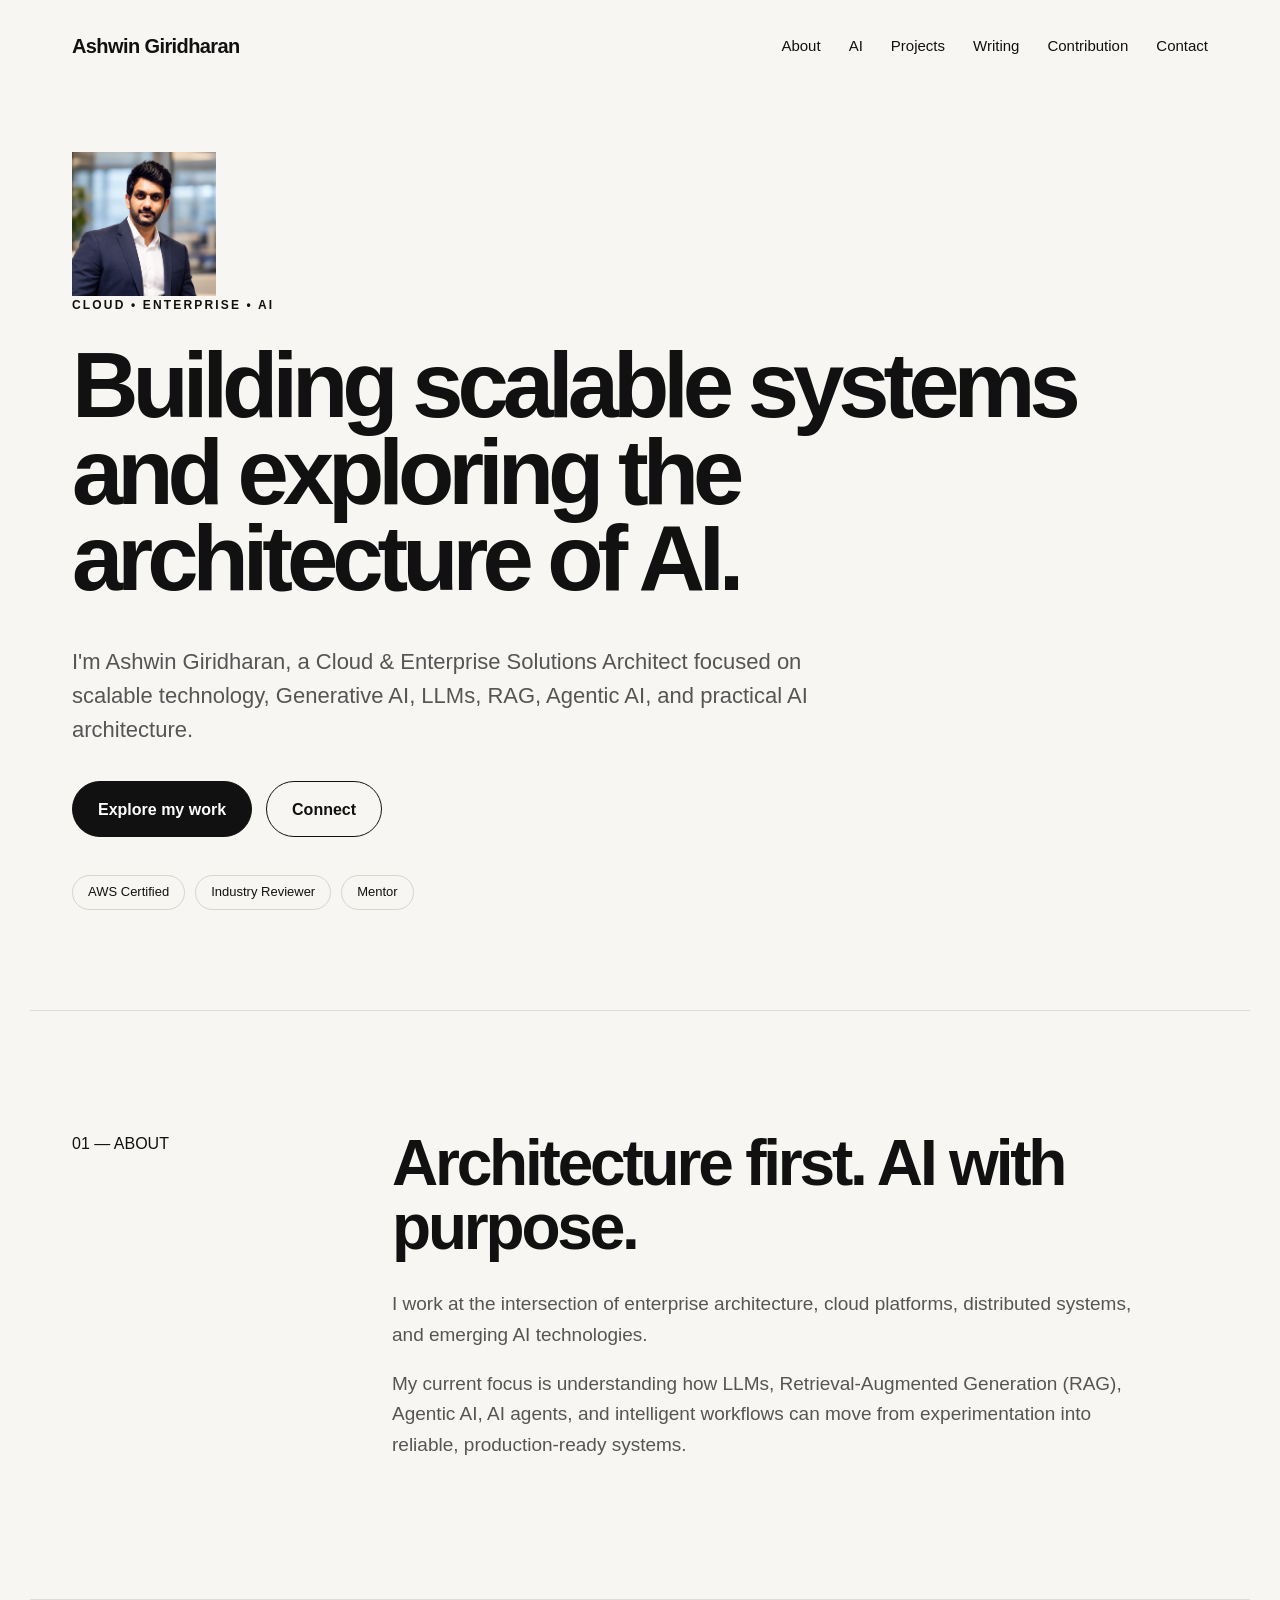
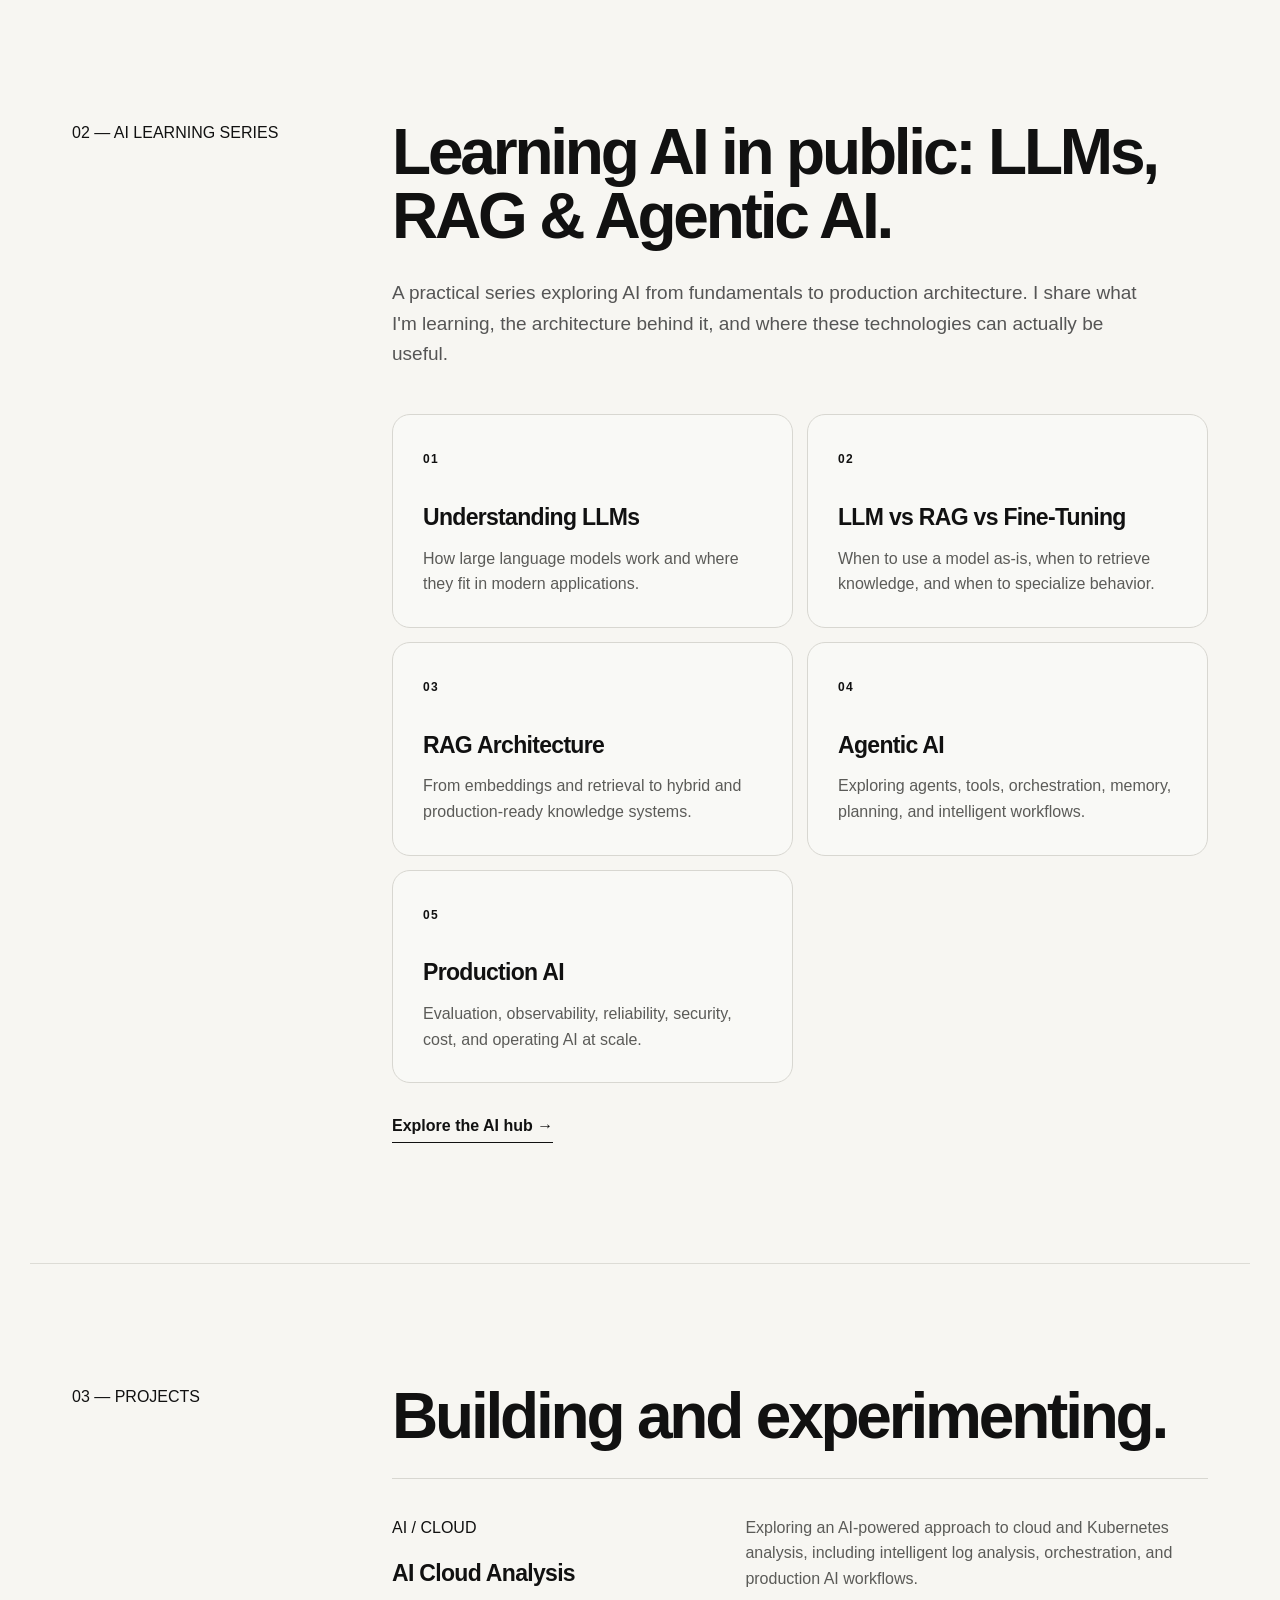
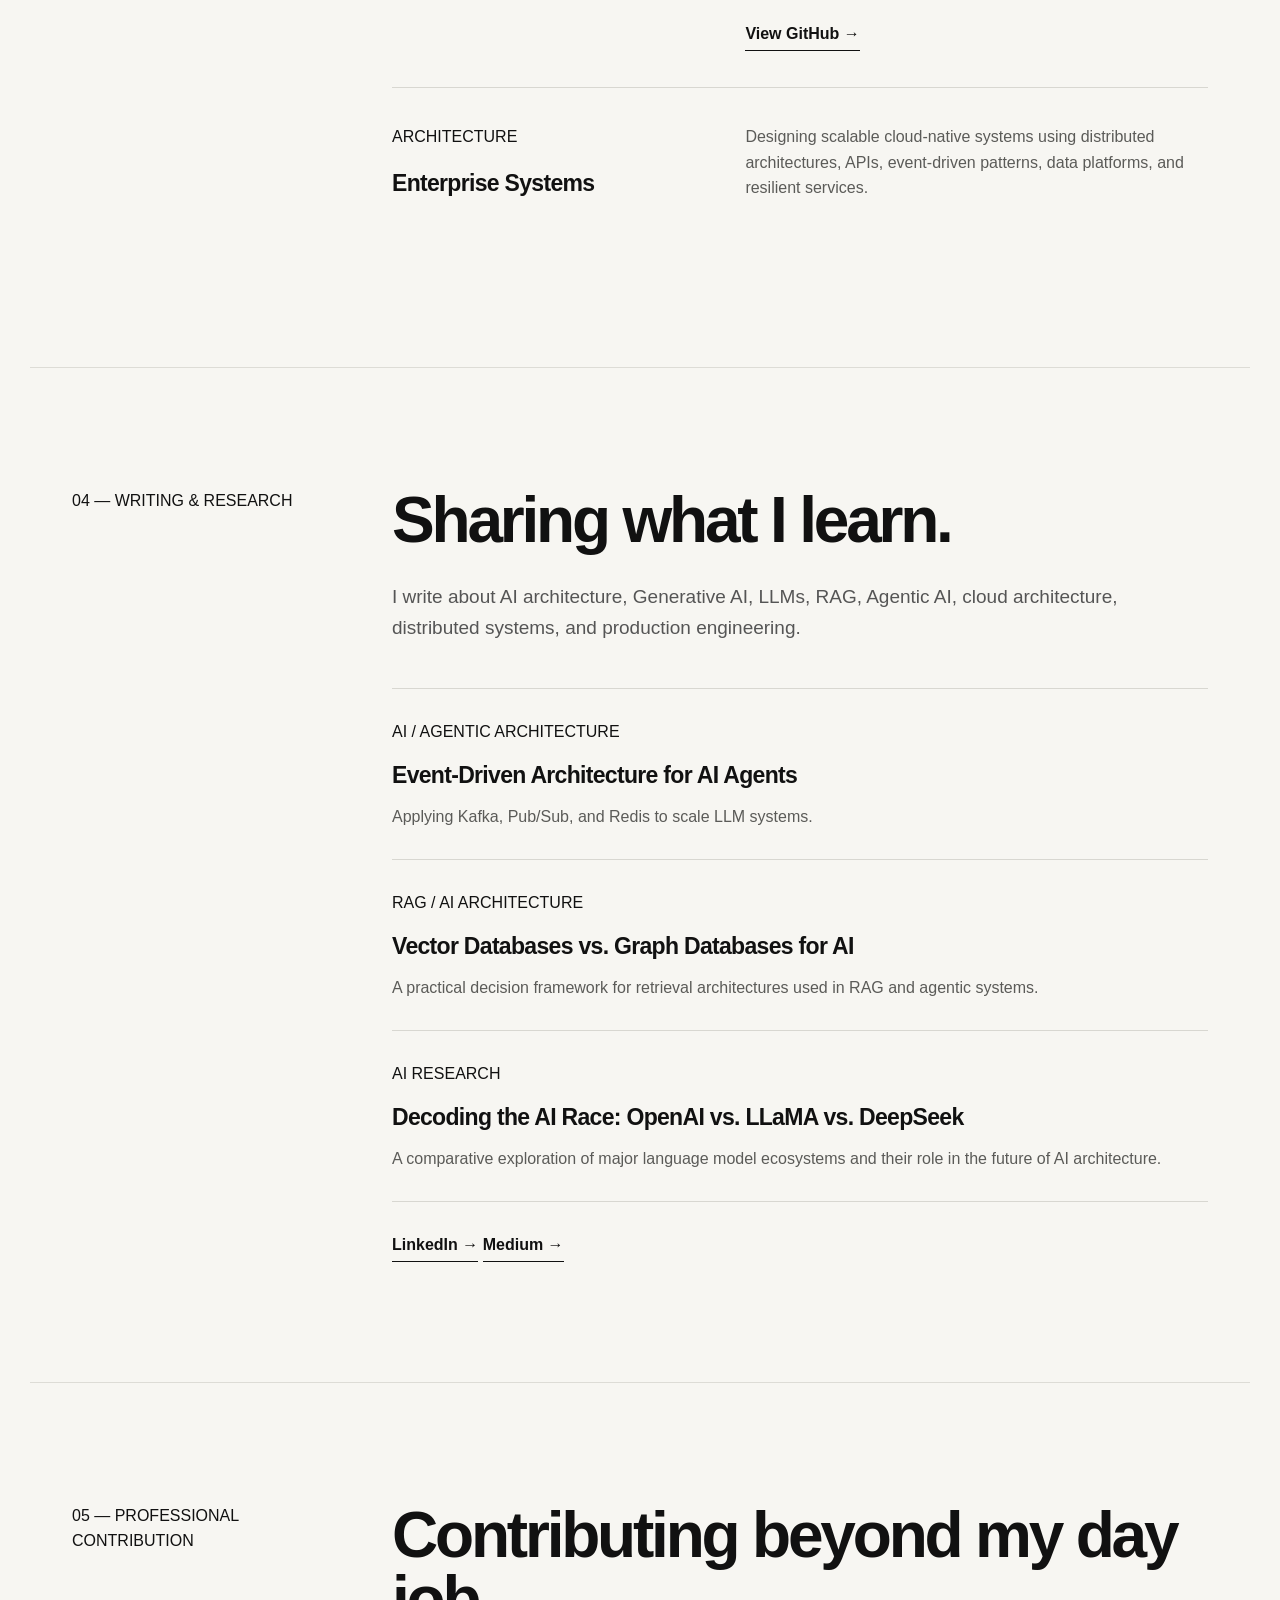
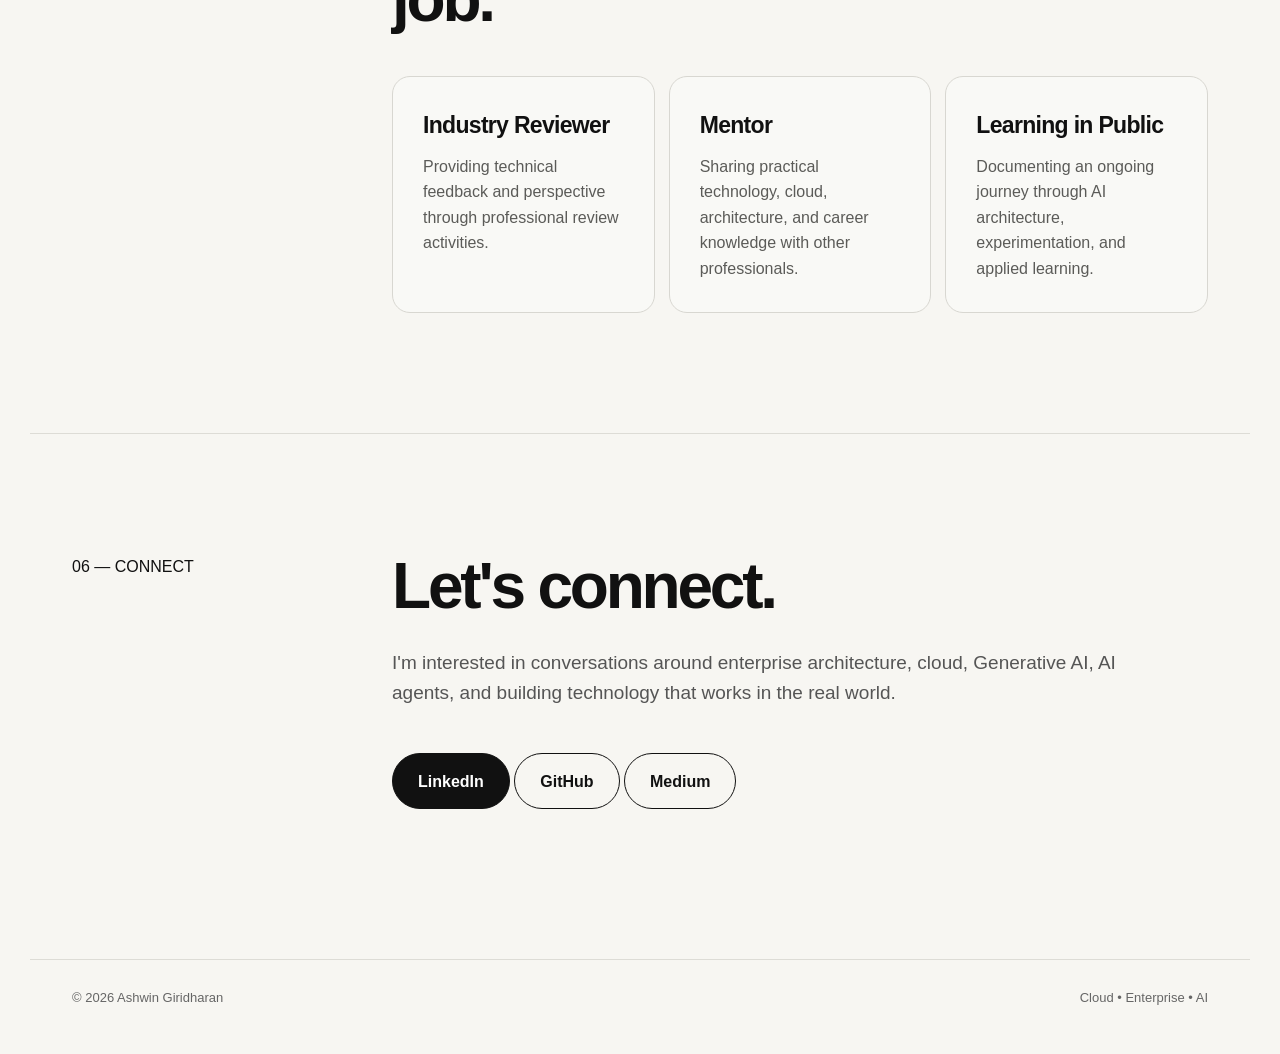
==== index.html @ cb923b4d "Update index.html" ====
<!DOCTYPE html>
<html lang="en">
<head>
  <meta charset="UTF-8">
  <meta name="viewport" content="width=device-width, initial-scale=1.0">
  <meta name="description" content="Ashwin Giridharan — Cloud & Enterprise Solutions Architect focused on Generative AI, LLMs, RAG, Agentic AI, AI agents, and scalable enterprise systems.">
  <meta name="author" content="Ashwin Giridharan">
  <meta name="robots" content="index, follow">
  <link rel="canonical" href="https://ashwingiridharan.com/">

  <meta property="og:type" content="website">
  <meta property="og:url" content="https://ashwingiridharan.com/">
  <meta property="og:title" content="Ashwin Giridharan | Cloud, Enterprise & AI Solutions Architect">
  <meta property="og:description" content="Cloud & Enterprise Solutions Architect exploring Generative AI, LLMs, RAG, Agentic AI, AI agents, and production-ready AI architecture.">
  <meta property="og:site_name" content="Ashwin Giridharan">
  <meta property="og:image" content="https://ashwingiridharan.com/og-image.png">
  <meta property="og:image:alt" content="Ashwin Giridharan — Cloud & Enterprise Solutions Architect focused on AI, Generative AI, LLMs, RAG, and Agentic AI.">
  <meta property="og:image:type" content="image/png">
  <meta property="og:image:width" content="1664">
  <meta property="og:image:height" content="936">

  <meta name="twitter:card" content="summary">
  <meta name="twitter:title" content="Ashwin Giridharan | Cloud, Enterprise & AI Solutions Architect">
  <meta name="twitter:description" content="Cloud & Enterprise Solutions Architect focused on Generative AI, LLMs, RAG, Agentic AI, AI agents, and scalable enterprise systems.">
  <meta name="twitter:image" content="https://ashwingiridharan.com/og-image.png">

  <title>Ashwin Giridharan | Cloud, Enterprise & AI Solutions Architect</title>

  <script type="application/ld+json">
  {
    "@context": "https://schema.org",
    "@type": "Person",
    "name": "Ashwin Giridharan",
    "url": "https://ashwingiridharan.com/",
    "sameAs": [
      "https://www.linkedin.com/in/ashwingiridharan7/",
      "https://github.com/giridharan-ashwin",
      "https://medium.com/@gashwin7"
    ],
    "jobTitle": "Cloud & Enterprise Solutions Architect",
    "knowsAbout": [
      "Cloud Architecture",
      "Enterprise Architecture",
      "Generative AI",
      "Large Language Models",
      "Retrieval-Augmented Generation",
      "Agentic AI",
      "AI Agents",
      "AWS",
      "Distributed Systems"
    ]
  }
  </script>

  <link rel="icon" type="image/png" sizes="32x32" href="/favicon-32.png">
  <link rel="icon" type="image/png" sizes="16x16" href="/favicon-16.png">
  <link rel="apple-touch-icon" sizes="180x180" href="/apple-touch-icon.png">
  <link rel="stylesheet" href="style.css">
</head>

<body>

<header class="nav">
  <a class="brand" href="#top">Ashwin Giridharan</a>

  <nav>
    <a href="#about">About</a>
    <a href="ai.html">AI</a>
    <a href="#projects">Projects</a>
    <a href="#writing">Writing</a>
    <a href="#contribution">Contribution</a>
    <a href="#contact">Contact</a>
  </nav>
</header>

<main id="top">

  <section class="hero">
    <img
  class="profile-photo"
  src="images/ashwin-giridharan.png"
  alt="Ashwin Giridharan"
  width="144"
  height="144"
      >
    <div class="eyebrow">CLOUD • ENTERPRISE • AI</div>

    <h1>
      Building scalable systems and exploring the architecture of AI.
    </h1>

    <p class="hero-text">
      I'm Ashwin Giridharan, a Cloud & Enterprise Solutions Architect
      focused on scalable technology, Generative AI, LLMs, RAG,
      Agentic AI, and practical AI architecture.
    </p>

    <div class="actions">
      <a class="button primary" href="#projects">Explore my work</a>

      <a
        class="button secondary"
        href="https://www.linkedin.com/in/ashwingiridharan7/"
        target="_blank"
        rel="noopener"
      >
        Connect
      </a>
    </div>

    <div class="badges">
      <span>AWS Certified</span>
      <span>Industry Reviewer</span>
      <span>Mentor</span>
    </div>
  </section>


  <section id="about" class="section">

    <div class="section-label">01 — ABOUT</div>

    <div class="section-content">
      <h2>Architecture first. AI with purpose.</h2>

      <p>
        I work at the intersection of enterprise architecture,
        cloud platforms, distributed systems, and emerging AI technologies.
      </p>

      <p>
        My current focus is understanding how LLMs,
        Retrieval-Augmented Generation (RAG), Agentic AI, AI agents, and intelligent
        workflows can move from experimentation into reliable,
        production-ready systems.
      </p>
    </div>

  </section>


  <section id="ai" class="section">

    <div class="section-label">02 — AI LEARNING SERIES</div>

    <div class="section-content">
      <h2>Learning AI in public: LLMs, RAG & Agentic AI.</h2>

      <p>
        A practical series exploring AI from fundamentals to production
        architecture. I share what I'm learning, the architecture behind it,
        and where these technologies can actually be useful.
      </p>

      <div class="cards">

        <article class="card">
          <span class="number">01</span>
          <h3>Understanding LLMs</h3>
          <p>
            How large language models work and where they fit in modern applications.
          </p>
        </article>

        <article class="card">
          <span class="number">02</span>
          <h3>LLM vs RAG vs Fine-Tuning</h3>
          <p>
            When to use a model as-is, when to retrieve knowledge,
            and when to specialize behavior.
          </p>
        </article>

        <article class="card">
          <span class="number">03</span>
          <h3>RAG Architecture</h3>
          <p>
            From embeddings and retrieval to hybrid and production-ready
            knowledge systems.
          </p>
        </article>

        <article class="card">
          <span class="number">04</span>
          <h3>Agentic AI</h3>
          <p>
            Exploring agents, tools, orchestration, memory,
            planning, and intelligent workflows.
          </p>
        </article>

        <article class="card">
          <span class="number">05</span>
          <h3>Production AI</h3>
          <p>
            Evaluation, observability, reliability, security,
            cost, and operating AI at scale.
          </p>
        </article>

      </div>

      <a
        class="text-link"
        href="ai.html"
        target="_blank"
        rel="noopener"
      >
        Explore the AI hub →
      </a>

    </div>

  </section>


  <section id="projects" class="section">

    <div class="section-label">03 — PROJECTS</div>

    <div class="section-content">
      <h2>Building and experimenting.</h2>

      <div class="project">

        <div>
          <span class="project-type">AI / CLOUD</span>
          <h3>AI Cloud Analysis</h3>
        </div>

        <div>
          <p>
            Exploring an AI-powered approach to cloud and Kubernetes
            analysis, including intelligent log analysis, orchestration,
            and production AI workflows.
          </p>

          <a
            class="text-link"
            href="https://github.com/giridharan-ashwin"
            target="_blank"
            rel="noopener"
          >
            View GitHub →
          </a>
        </div>

      </div>


      <div class="project">

        <div>
          <span class="project-type">ARCHITECTURE</span>
          <h3>Enterprise Systems</h3>
        </div>

        <div>
          <p>
            Designing scalable cloud-native systems using distributed
            architectures, APIs, event-driven patterns, data platforms,
            and resilient services.
          </p>
        </div>

      </div>

    </div>

  </section>


  <section id="writing" class="section">

    <div class="section-label">04 — WRITING & RESEARCH</div>

    <div class="section-content">

      <h2>Sharing what I learn.</h2>

      <p>
        I write about AI architecture, Generative AI, LLMs, RAG,
        Agentic AI, cloud architecture, distributed systems,
        and production engineering.
      </p>

      <div class="writing-list">

        <div class="writing-item">
          <span>AI / AGENTIC ARCHITECTURE</span>

          <h3>
            <a
              href="https://medium.com/@gashwin7/event-driven-architecture-for-ai-agents-applying-kafka-pub-sub-and-redis-to-scale-llm-systems-b2ff08b3ba01"
              target="_blank"
              rel="noopener"
            >
              Event-Driven Architecture for AI Agents
            </a>
          </h3>

          <p>
            Applying Kafka, Pub/Sub, and Redis to scale LLM systems.
          </p>
        </div>


        <div class="writing-item">
          <span>RAG / AI ARCHITECTURE</span>

          <h3>
            <a
              href="https://medium.com/@gashwin7/vector-databases-vs-graph-databases-for-ai-a-practical-decision-framework-383505f108c4"
              target="_blank"
              rel="noopener"
            >
              Vector Databases vs. Graph Databases for AI
            </a>
          </h3>

          <p>
            A practical decision framework for retrieval architectures
            used in RAG and agentic systems.
          </p>
        </div>


        <div class="writing-item">
          <span>AI RESEARCH</span>

          <h3>
            <a
              href="https://medium.com/@gashwin7/decoding-the-ai-race-openai-vs-llama-vs-deepseek-which-model-leads-the-future-3142b3cb9fc0"
              target="_blank"
              rel="noopener"
            >
              Decoding the AI Race: OpenAI vs. LLaMA vs. DeepSeek
            </a>
          </h3>

          <p>
            A comparative exploration of major language model ecosystems
            and their role in the future of AI architecture.
          </p>
        </div>

      </div>


      <div class="link-row">

        <a
          class="text-link"
          href="https://www.linkedin.com/in/ashwingiridharan7/"
          target="_blank"
          rel="noopener"
        >
          LinkedIn →
        </a>

        <a
          class="text-link"
          href="https://medium.com/@gashwin7"
          target="_blank"
          rel="noopener"
        >
          Medium →
        </a>

      </div>

    </div>

  </section>


  <section id="contribution" class="section">

    <div class="section-label">05 — PROFESSIONAL CONTRIBUTION</div>

    <div class="section-content">

      <h2>Contributing beyond my day job.</h2>

      <div class="contribution-grid">

        <div class="contribution-card">
          <h3>Industry Reviewer</h3>
          <p>
            Providing technical feedback and perspective through
            professional review activities.
          </p>
        </div>

        <div class="contribution-card">
          <h3>Mentor</h3>
          <p>
            Sharing practical technology, cloud, architecture,
            and career knowledge with other professionals.
          </p>
        </div>

        <div class="contribution-card">
          <h3>Learning in Public</h3>
          <p>
            Documenting an ongoing journey through AI architecture,
            experimentation, and applied learning.
          </p>
        </div>

      </div>

    </div>

  </section>


  <section id="contact" class="section contact">

    <div class="section-label">06 — CONNECT</div>

    <div class="section-content">

      <h2>Let's connect.</h2>

      <p>
        I'm interested in conversations around enterprise architecture,
        cloud, Generative AI, AI agents, and building technology that
        works in the real world.
      </p>

      <div class="link-row large">

        <a
          class="button primary"
          href="https://www.linkedin.com/in/ashwingiridharan7/"
          target="_blank"
          rel="noopener"
        >
          LinkedIn
        </a>

        <a
          class="button secondary"
          href="https://github.com/giridharan-ashwin"
          target="_blank"
          rel="noopener"
        >
          GitHub
        </a>

        <a
          class="button secondary"
          href="https://medium.com/@gashwin7"
          target="_blank"
          rel="noopener"
        >
          Medium
        </a>

      </div>

    </div>

  </section>

</main>


<footer>
  <span>© 2026 Ashwin Giridharan</span>
  <span>Cloud • Enterprise • AI</span>
</footer>

</body>
</html>
---- style.css ----
* {
  box-sizing: border-box;
}

html {
  scroll-behavior: smooth;
}

body {
  margin: 0;
  background: #f7f6f2;
  color: #111;
  font-family:
    Inter,
    -apple-system,
    BlinkMacSystemFont,
    "Segoe UI",
    Arial,
    sans-serif;
  line-height: 1.6;
}

a {
  color: inherit;
  text-decoration: none;
}


/* =========================
   NAVIGATION
========================= */

.nav {
  max-width: 1220px;
  margin: 0 auto;
  padding: 30px 42px;

  display: flex;
  justify-content: space-between;
  align-items: center;
}

.brand {
  font-size: 20px;
  font-weight: 750;
  letter-spacing: -0.03em;
  white-space: nowrap;
}

nav {
  display: flex;
  align-items: center;
  gap: 28px;
}

nav a {
  font-size: 15px;
  white-space: nowrap;
  transition: opacity 0.2s ease;
}

nav a:hover {
  opacity: 0.55;
}


/* =========================
   HERO
========================= */

.hero {
  max-width: 1220px;
  margin: 0 auto;

  /*
    Much smaller gap between
    header and hero content
  */
  padding: 60px 42px 100px;

  display: flex;
  flex-direction: column;
}

.eyebrow {
  margin-bottom: 28px;

  font-size: 12px;
  font-weight: 800;

  letter-spacing: 0.18em;
  text-transform: uppercase;
}

h1 {
  max-width: 1080px;

  margin: 0;

  font-size: clamp(58px, 7.2vw, 108px);

  line-height: 0.94;

  letter-spacing: -0.065em;

  font-weight: 750;
}

.hero-text {
  max-width: 800px;

  margin: 42px 0 0;

  font-size: 22px;

  line-height: 1.55;

  color: #555;
}


/* =========================
   BUTTONS
========================= */

.actions {
  display: flex;

  gap: 14px;

  flex-wrap: wrap;

  margin-top: 34px;
}

.button {
  display: inline-flex;

  align-items: center;
  justify-content: center;

  min-height: 56px;

  padding: 0 25px;

  border-radius: 999px;

  font-weight: 700;

  border: 1px solid #111;
}

.button.primary {
  background: #111;
  color: #fff;
}

.button.secondary {
  background: transparent;
}

.button:hover {
  opacity: 0.8;
}


/* =========================
   BADGES
========================= */

.badges {
  display: flex;

  align-items: center;

  gap: 10px;

  flex-wrap: wrap;

  margin-top: 38px;
}

.badges span {
  display: inline-flex;

  align-items: center;

  border: 1px solid #d6d4cd;

  border-radius: 999px;

  padding: 8px 15px;

  font-size: 13px;

  line-height: 1.3;
}


/* =========================
   SECTIONS
========================= */

.section {
  max-width: 1220px;

  margin: 0 auto;

  padding: 120px 42px;

  border-top: 1px solid #dddcd6;

  display: grid;

  grid-template-columns: 250px 1fr;

  gap: 70px;
}

.section-content {
  max-width: 850px;
}

.section h2 {
  margin: 0 0 30px;

  font-size: clamp(40px, 5vw, 70px);

  line-height: 1;

  letter-spacing: -0.05em;
}

.section-content > p {
  max-width: 760px;

  font-size: 19px;

  color: #555;
}


/* =========================
   AI CARDS
========================= */

.cards {
  display: grid;

  grid-template-columns: repeat(2, 1fr);

  gap: 14px;

  margin-top: 45px;
}

.card,
.contribution-card {
  padding: 30px;

  border: 1px solid #d8d7d1;

  border-radius: 18px;

  background: rgba(255, 255, 255, 0.28);

  transition:
    transform 0.2s ease,
    border-color 0.2s ease;
}

.card:hover,
.contribution-card:hover {
  transform: translateY(-3px);

  border-color: #999;
}

.card .number {
  font-size: 12px;

  font-weight: 800;

  letter-spacing: 0.12em;
}

.card h3,
.project h3,
.writing-item h3,
.contribution-card h3 {
  margin: 28px 0 10px;

  font-size: 23px;

  letter-spacing: -0.03em;
}

.card p,
.project p,
.writing-item p,
.contribution-card p {
  color: #5b5b58;

  margin: 0;
}


/* =========================
   TEXT LINKS
========================= */

.text-link {
  display: inline-block;

  margin-top: 30px;

  font-weight: 750;

  border-bottom: 1px solid #111;

  padding-bottom: 3px;
}

.text-link:hover {
  opacity: 0.55;
}


/* =========================
   PROJECTS
========================= */

.project {
  padding: 36px 0;

  border-top: 1px solid #d8d7d1;

  display: grid;

  grid-template-columns: 1fr 1.5fr;

  gap: 45px;
}

.project h3 {
  margin-top: 15px;
}


/* =========================
   WRITING
========================= */

.writing-list {
  margin-top: 45px;

  border-top: 1px solid #d8d7d1;
}

.writing-item {
  padding: 30px 0;

  border-bottom: 1px solid #d8d7d1;
}

.writing-item h3 {
  margin-top: 12px;
}


/* =========================
   CONTRIBUTION
========================= */

.contribution-grid {
  display: grid;

  grid-template-columns: repeat(3, 1fr);

  gap: 14px;

  margin-top: 45px;
}

.contribution-card h3 {
  margin-top: 0;
}


/* =========================
   CONTACT
========================= */

.contact {
  padding-bottom: 150px;
}

.large {
  margin-top: 45px;
}


/* =========================
   FOOTER
========================= */

footer {
  max-width: 1220px;

  margin: 0 auto;

  padding: 28px 42px 45px;

  display: flex;

  justify-content: space-between;

  border-top: 1px solid #dddcd6;

  font-size: 13px;

  color: #666;
}


/* =========================
   TABLET
========================= */

@media (max-width: 1000px) {

  .nav {
    padding: 28px 30px;
  }

  nav {
    gap: 18px;
  }

  nav a {
    font-size: 14px;
  }

  .hero {
    padding: 55px 30px 90px;
  }

  .section {
    padding: 100px 30px;

    gap: 45px;
  }
}


/* =========================
   MOBILE
========================= */

@media (max-width: 800px) {

  .nav {
    padding: 24px;
  }

  nav {
    display: none;
  }

  .hero {
    padding: 50px 24px 80px;
  }

  h1 {
    font-size: clamp(52px, 14vw, 78px);
  }

  .hero-text {
    font-size: 19px;

    margin-top: 34px;
  }

  .actions {
    margin-top: 30px;
  }

  .badges {
    margin-top: 30px;
  }

  .section {
    padding: 85px 24px;

    grid-template-columns: 1fr;

    gap: 30px;
  }

  .cards,
  .contribution-grid {
    grid-template-columns: 1fr;
  }

  .project {
    grid-template-columns: 1fr;

    gap: 15px;
  }

  footer {
    padding: 25px 24px 35px;

    flex-direction: column;

    gap: 8px;
  }
}
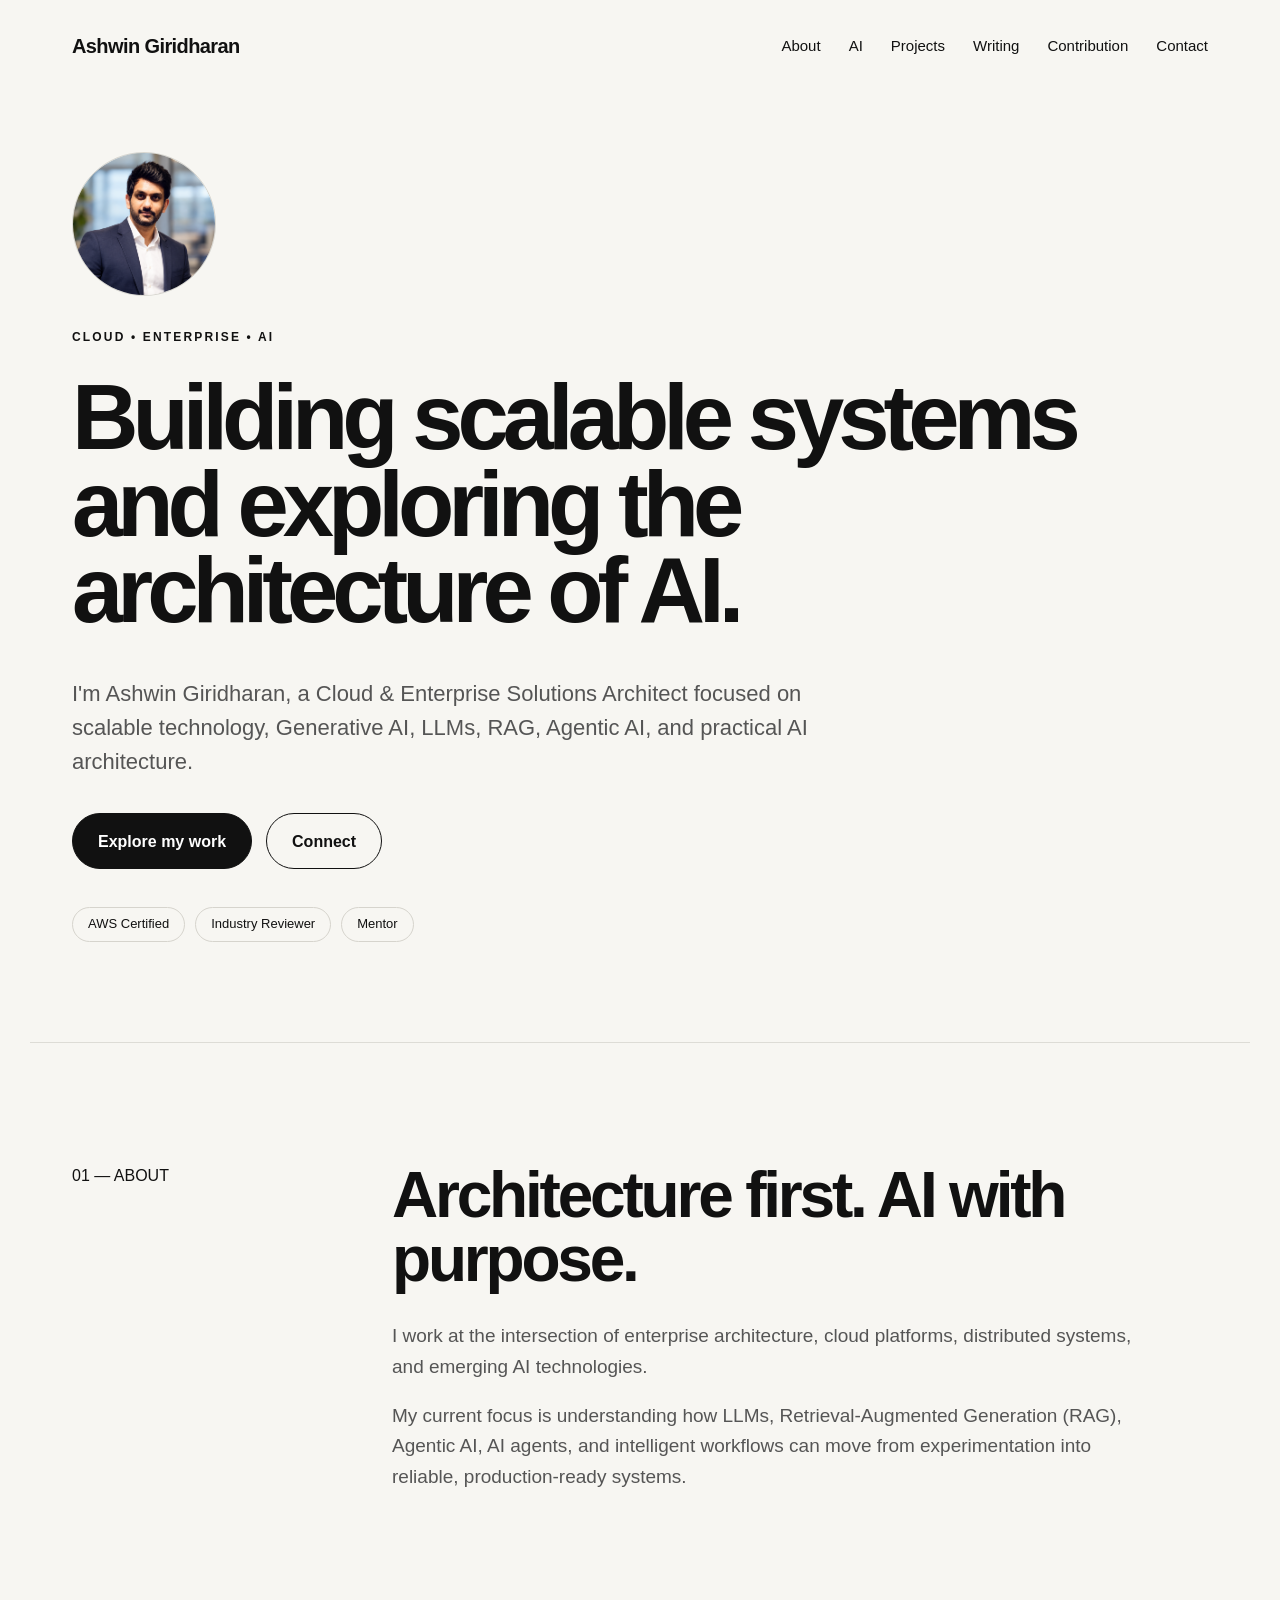
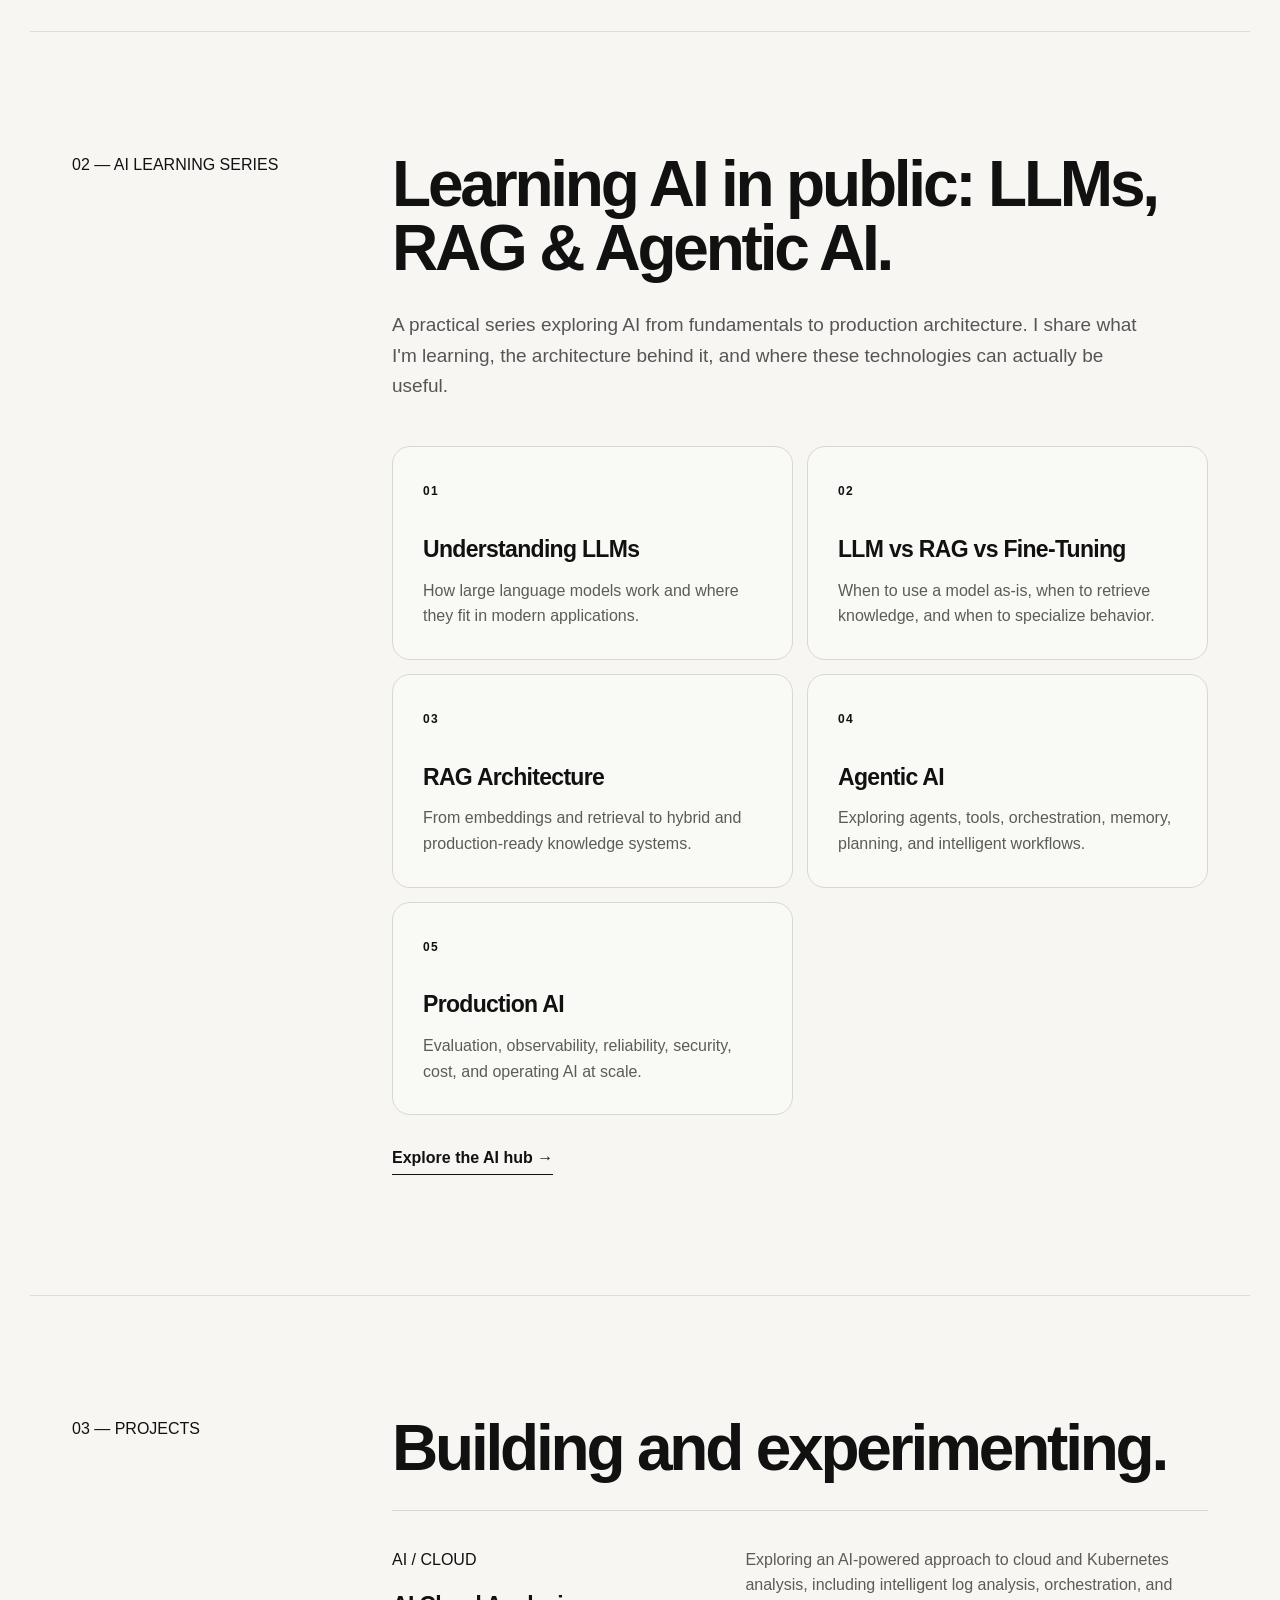
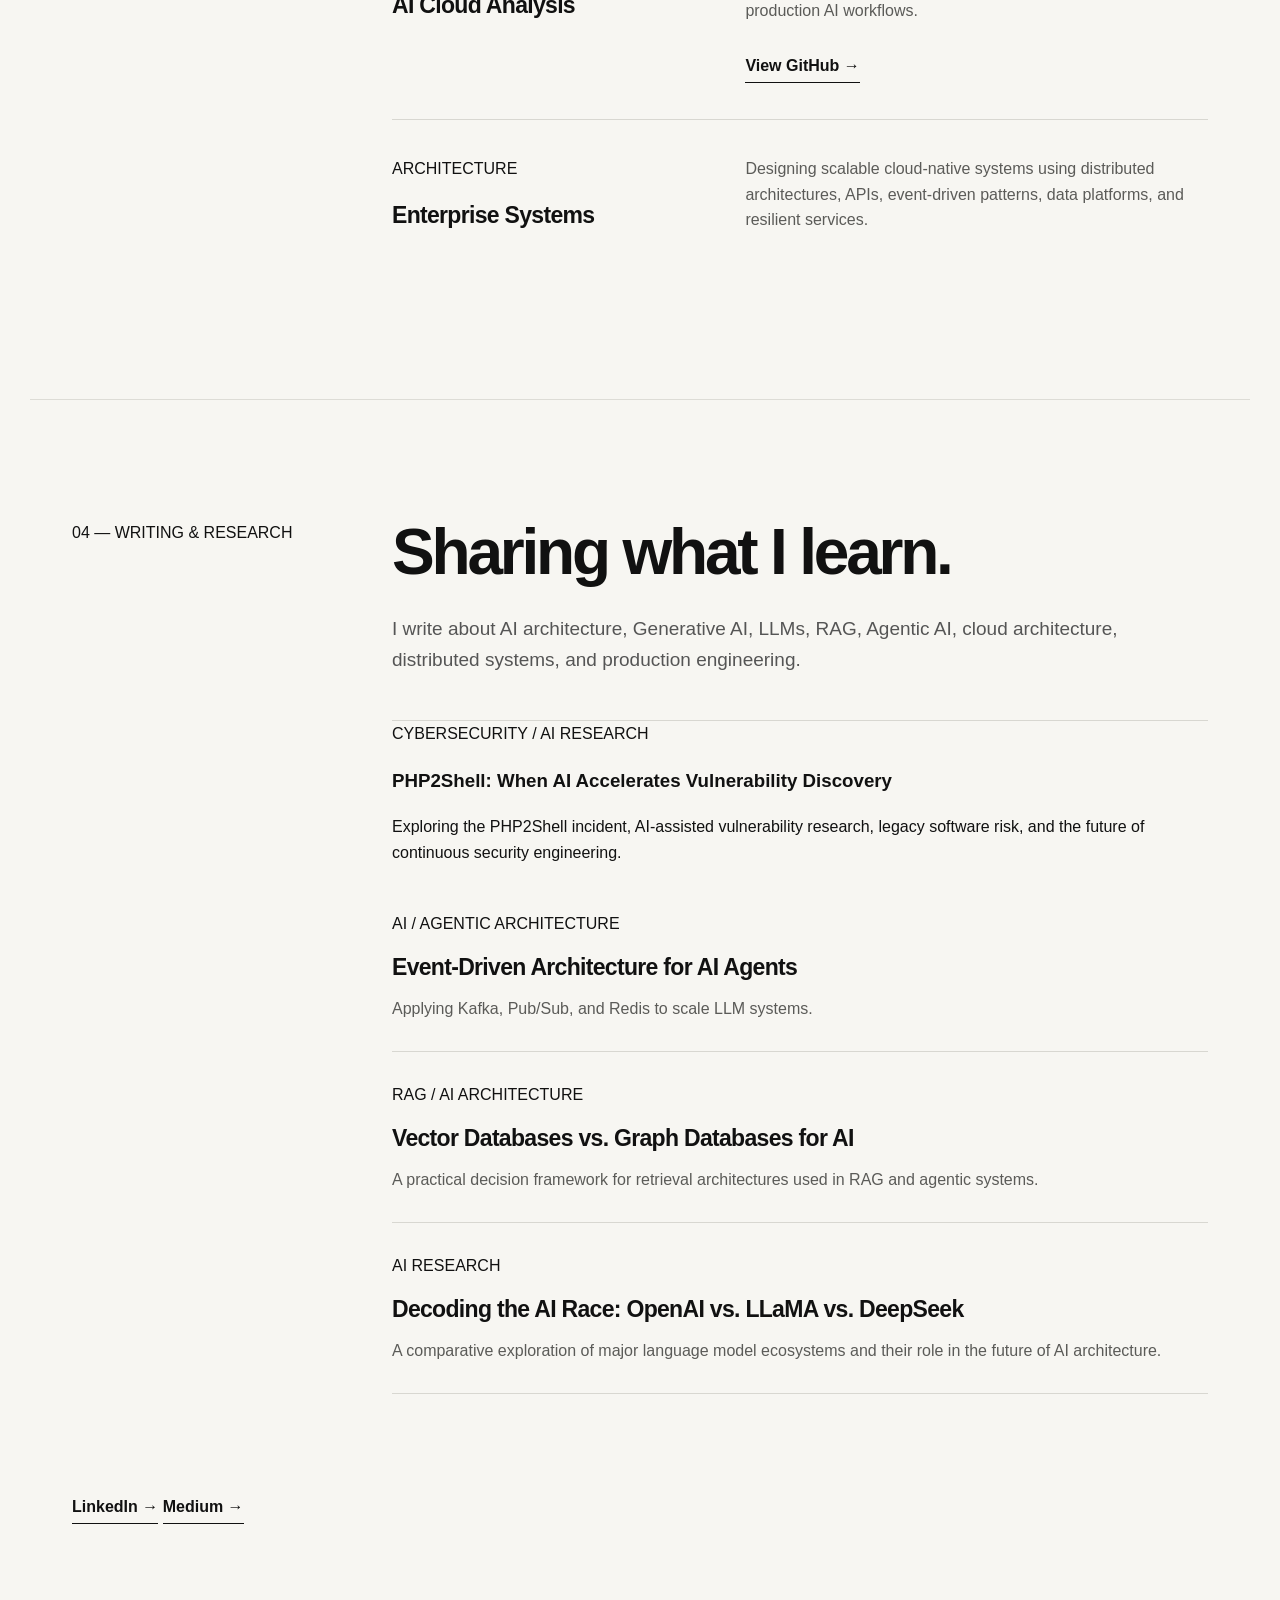
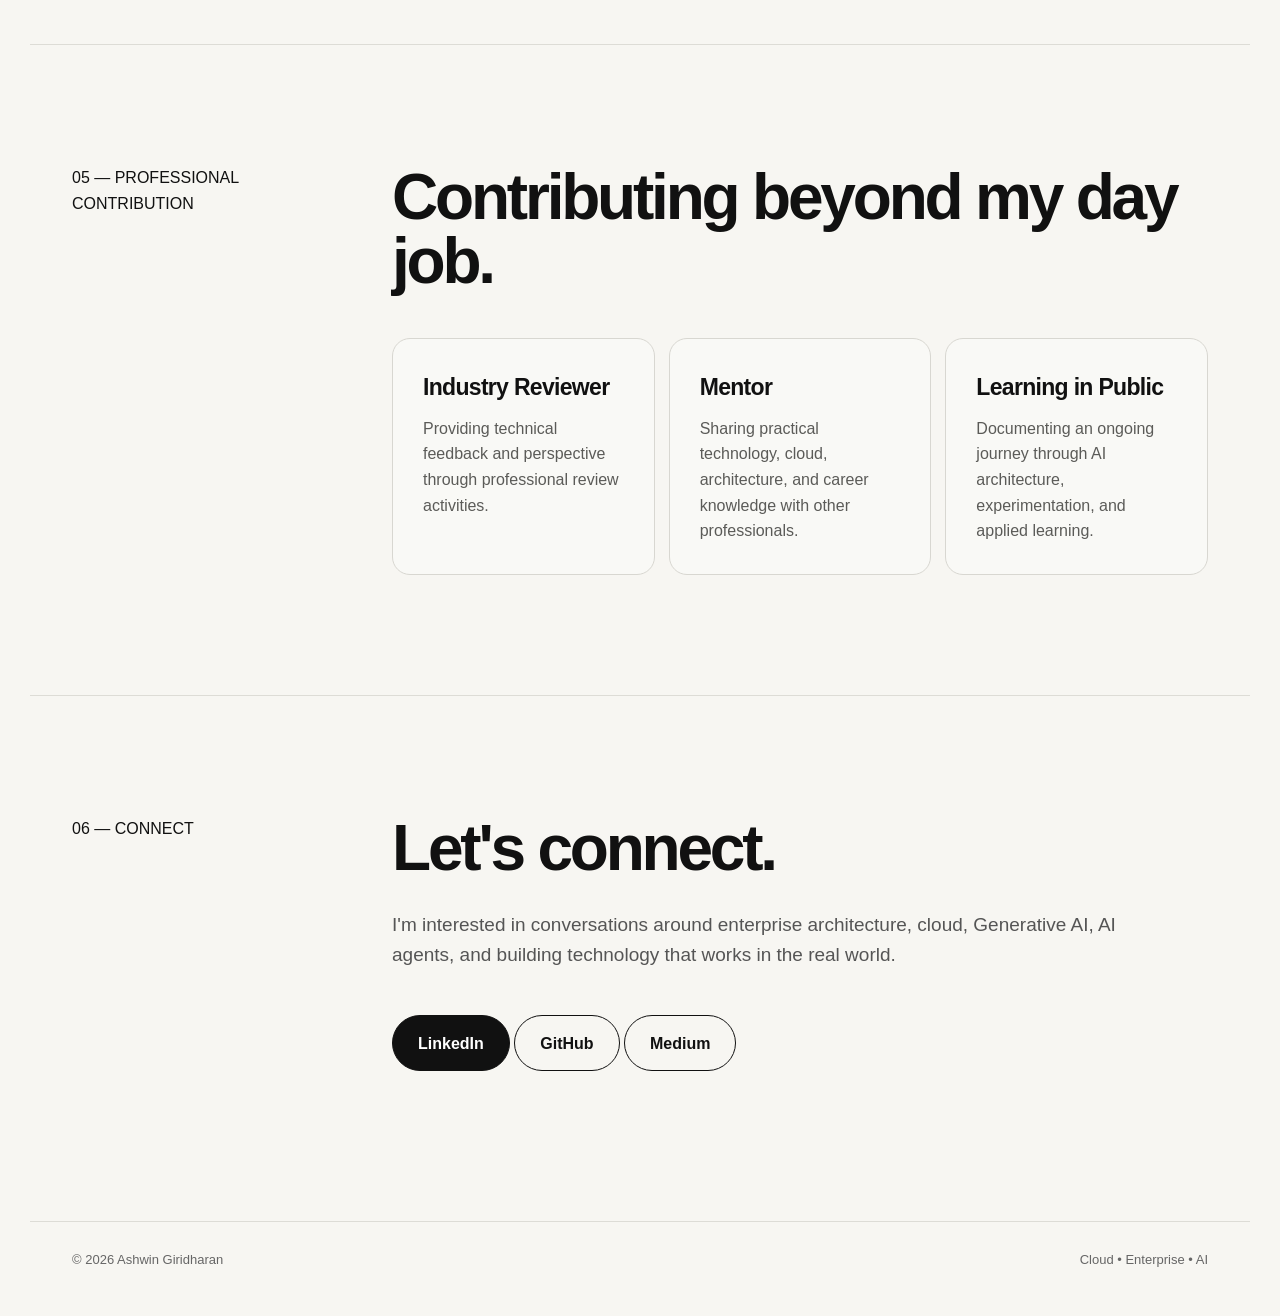
==== commit db59d037: "Add cybersecurity and AI research section to index.html Added a new section for cybersecurity and AI" ====
--- a/index.html
+++ b/index.html
@@ -285,7 +285,24 @@
       </p>
 
       <div class="writing-list">
-
+       <span>CYBERSECURITY / AI RESEARCH</span>
+
+         <h3>
+      <a
+      href="PASTE_YOUR_PUBLISHED_MEDIUM_URL_HERE"
+      target="_blank"
+      rel="noopener noreferrer"
+      >
+        PHP2Shell: When AI Accelerates Vulnerability Discovery
+        </a>
+        </h3>
+
+      <p>
+        Exploring the PHP2Shell incident, AI-assisted vulnerability
+        research, legacy software risk, and the future of
+        continuous security engineering.
+      </p>
+      </div>
         <div class="writing-item">
           <span>AI / AGENTIC ARCHITECTURE</span>
 
--- a/style.css
+++ b/style.css
@@ -25,7 +25,17 @@
   text-decoration: none;
 }
 
-
+/* Professional profile photo */
+.profile-photo {
+  display: block;
+  width: 144px;
+  height: 144px;
+  object-fit: cover;
+  object-position: center;
+  border-radius: 50%;
+  margin-bottom: 32px;
+  border: 1px solid #d8d7d1;
+}
 /* =========================
    NAVIGATION
 ========================= */
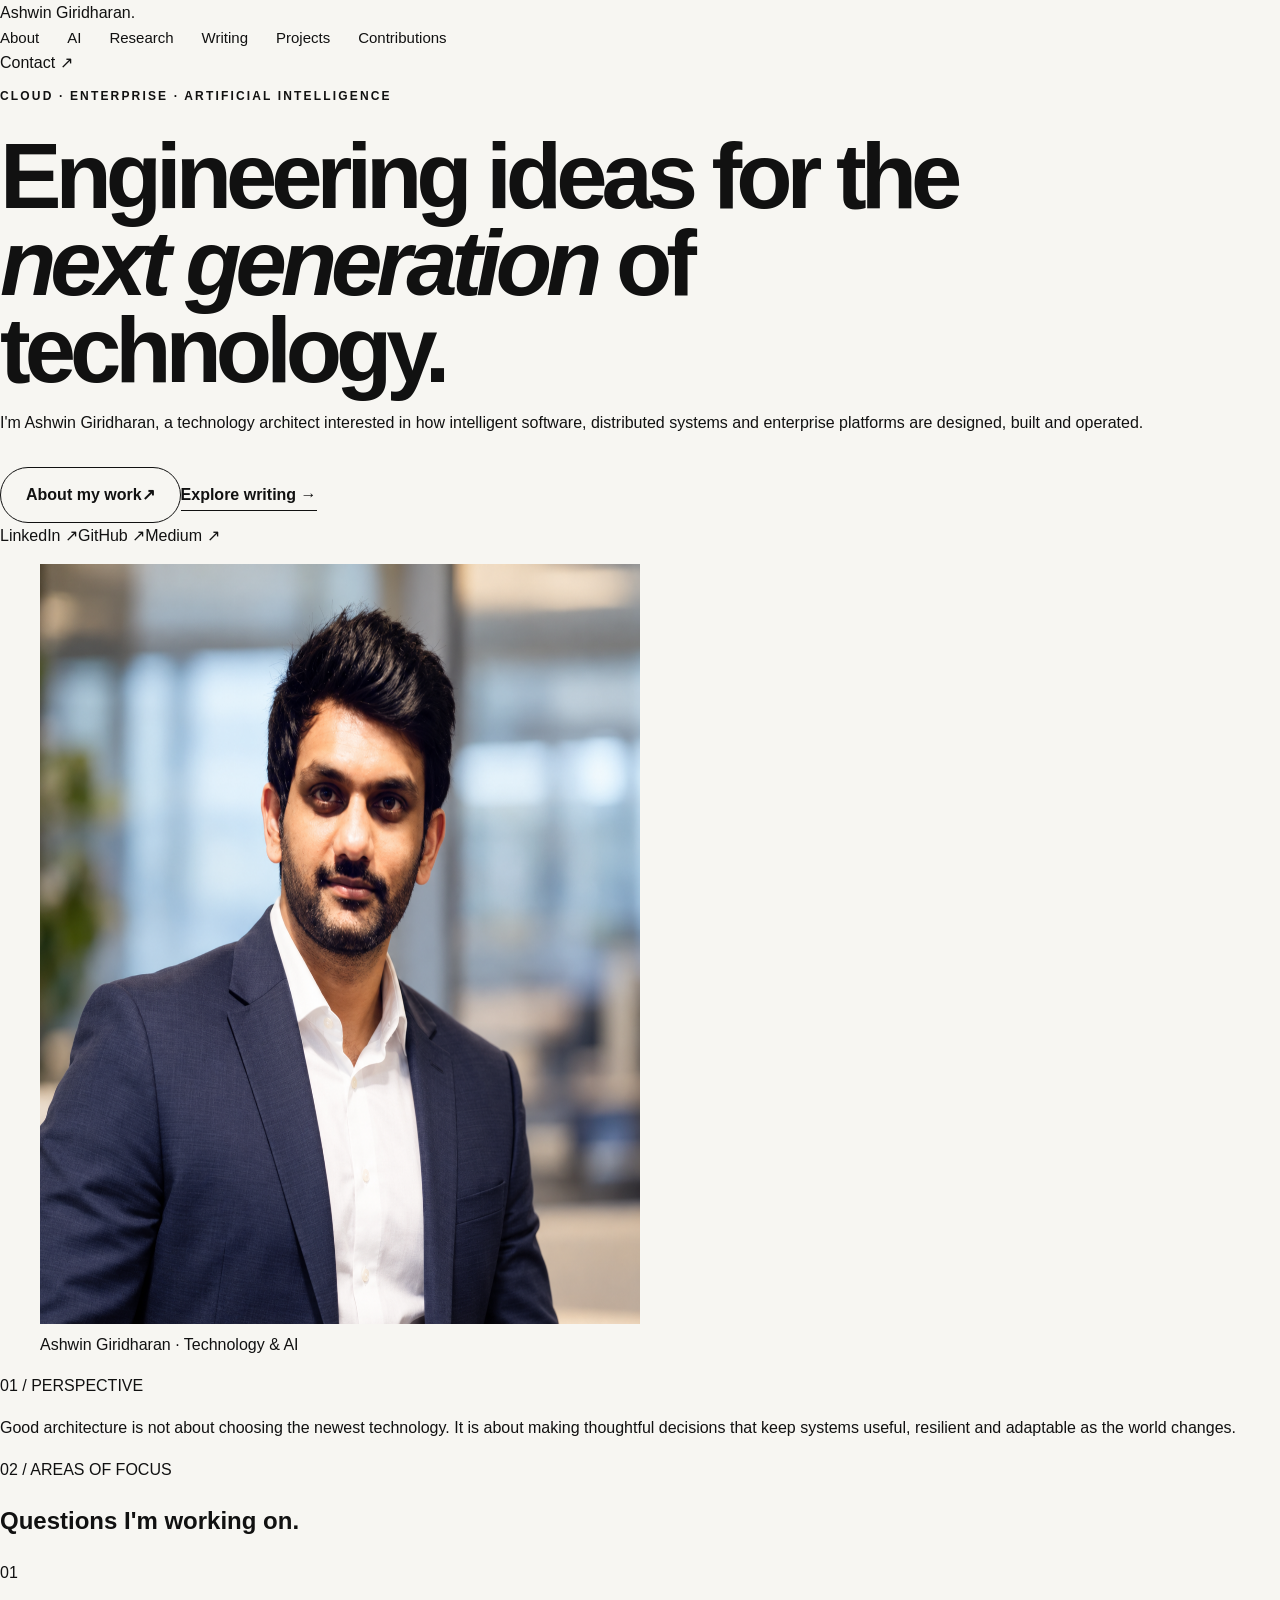
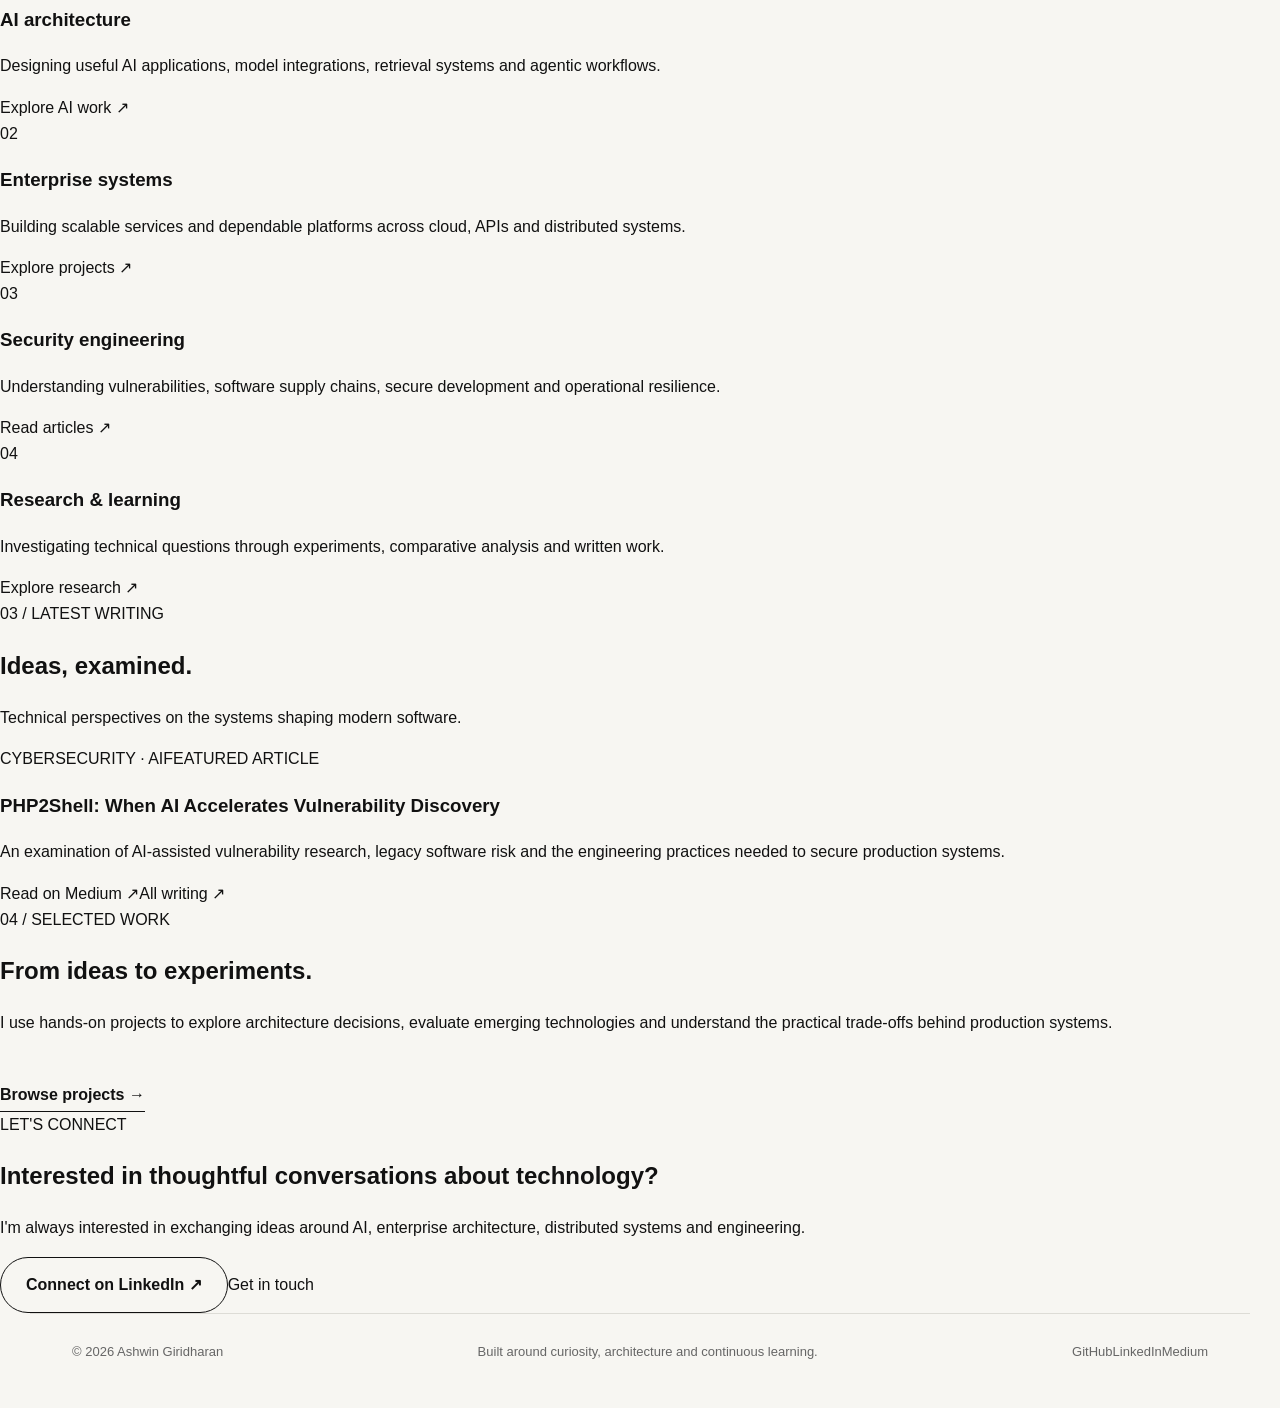
==== commit 289bef1e: "Redesign homepage with editorial identity and author metadata" ====
--- a/index.html
+++ b/index.html
@@ -1,493 +1,11 @@
-<!DOCTYPE html>
-<html lang="en">
-<head>
-  <meta charset="UTF-8">
-  <meta name="viewport" content="width=device-width, initial-scale=1.0">
-  <meta name="description" content="Ashwin Giridharan — Cloud & Enterprise Solutions Architect focused on Generative AI, LLMs, RAG, Agentic AI, AI agents, and scalable enterprise systems.">
-  <meta name="author" content="Ashwin Giridharan">
-  <meta name="robots" content="index, follow">
-  <link rel="canonical" href="https://ashwingiridharan.com/">
-
-  <meta property="og:type" content="website">
-  <meta property="og:url" content="https://ashwingiridharan.com/">
-  <meta property="og:title" content="Ashwin Giridharan | Cloud, Enterprise & AI Solutions Architect">
-  <meta property="og:description" content="Cloud & Enterprise Solutions Architect exploring Generative AI, LLMs, RAG, Agentic AI, AI agents, and production-ready AI architecture.">
-  <meta property="og:site_name" content="Ashwin Giridharan">
-  <meta property="og:image" content="https://ashwingiridharan.com/og-image.png">
-  <meta property="og:image:alt" content="Ashwin Giridharan — Cloud & Enterprise Solutions Architect focused on AI, Generative AI, LLMs, RAG, and Agentic AI.">
-  <meta property="og:image:type" content="image/png">
-  <meta property="og:image:width" content="1664">
-  <meta property="og:image:height" content="936">
-
-  <meta name="twitter:card" content="summary">
-  <meta name="twitter:title" content="Ashwin Giridharan | Cloud, Enterprise & AI Solutions Architect">
-  <meta name="twitter:description" content="Cloud & Enterprise Solutions Architect focused on Generative AI, LLMs, RAG, Agentic AI, AI agents, and scalable enterprise systems.">
-  <meta name="twitter:image" content="https://ashwingiridharan.com/og-image.png">
-
-  <title>Ashwin Giridharan | Cloud, Enterprise & AI Solutions Architect</title>
-
-  <script type="application/ld+json">
-  {
-    "@context": "https://schema.org",
-    "@type": "Person",
-    "name": "Ashwin Giridharan",
-    "url": "https://ashwingiridharan.com/",
-    "sameAs": [
-      "https://www.linkedin.com/in/ashwingiridharan7/",
-      "https://github.com/giridharan-ashwin",
-      "https://medium.com/@gashwin7"
-    ],
-    "jobTitle": "Cloud & Enterprise Solutions Architect",
-    "knowsAbout": [
-      "Cloud Architecture",
-      "Enterprise Architecture",
-      "Generative AI",
-      "Large Language Models",
-      "Retrieval-Augmented Generation",
-      "Agentic AI",
-      "AI Agents",
-      "AWS",
-      "Distributed Systems"
-    ]
-  }
-  </script>
-
-  <link rel="icon" type="image/png" sizes="32x32" href="/favicon-32.png">
-  <link rel="icon" type="image/png" sizes="16x16" href="/favicon-16.png">
-  <link rel="apple-touch-icon" sizes="180x180" href="/apple-touch-icon.png">
-  <link rel="stylesheet" href="style.css">
-</head>
-
-<body>
-
-<header class="nav">
-  <a class="brand" href="#top">Ashwin Giridharan</a>
-
-  <nav>
-    <a href="#about">About</a>
-    <a href="ai.html">AI</a>
-    <a href="#projects">Projects</a>
-    <a href="#writing">Writing</a>
-    <a href="#contribution">Contribution</a>
-    <a href="#contact">Contact</a>
-  </nav>
-</header>
-
-<main id="top">
-
-  <section class="hero">
-    <img
-  class="profile-photo"
-  src="images/ashwin-giridharan.png"
-  alt="Ashwin Giridharan"
-  width="144"
-  height="144"
-      >
-    <div class="eyebrow">CLOUD • ENTERPRISE • AI</div>
-
-    <h1>
-      Building scalable systems and exploring the architecture of AI.
-    </h1>
-
-    <p class="hero-text">
-      I'm Ashwin Giridharan, a Cloud & Enterprise Solutions Architect
-      focused on scalable technology, Generative AI, LLMs, RAG,
-      Agentic AI, and practical AI architecture.
-    </p>
-
-    <div class="actions">
-      <a class="button primary" href="#projects">Explore my work</a>
-
-      <a
-        class="button secondary"
-        href="https://www.linkedin.com/in/ashwingiridharan7/"
-        target="_blank"
-        rel="noopener"
-      >
-        Connect
-      </a>
-    </div>
-
-    <div class="badges">
-      <span>AWS Certified</span>
-      <span>Industry Reviewer</span>
-      <span>Mentor</span>
-    </div>
-  </section>
-
-
-  <section id="about" class="section">
-
-    <div class="section-label">01 — ABOUT</div>
-
-    <div class="section-content">
-      <h2>Architecture first. AI with purpose.</h2>
-
-      <p>
-        I work at the intersection of enterprise architecture,
-        cloud platforms, distributed systems, and emerging AI technologies.
-      </p>
-
-      <p>
-        My current focus is understanding how LLMs,
-        Retrieval-Augmented Generation (RAG), Agentic AI, AI agents, and intelligent
-        workflows can move from experimentation into reliable,
-        production-ready systems.
-      </p>
-    </div>
-
-  </section>
-
-
-  <section id="ai" class="section">
-
-    <div class="section-label">02 — AI LEARNING SERIES</div>
-
-    <div class="section-content">
-      <h2>Learning AI in public: LLMs, RAG & Agentic AI.</h2>
-
-      <p>
-        A practical series exploring AI from fundamentals to production
-        architecture. I share what I'm learning, the architecture behind it,
-        and where these technologies can actually be useful.
-      </p>
-
-      <div class="cards">
-
-        <article class="card">
-          <span class="number">01</span>
-          <h3>Understanding LLMs</h3>
-          <p>
-            How large language models work and where they fit in modern applications.
-          </p>
-        </article>
-
-        <article class="card">
-          <span class="number">02</span>
-          <h3>LLM vs RAG vs Fine-Tuning</h3>
-          <p>
-            When to use a model as-is, when to retrieve knowledge,
-            and when to specialize behavior.
-          </p>
-        </article>
-
-        <article class="card">
-          <span class="number">03</span>
-          <h3>RAG Architecture</h3>
-          <p>
-            From embeddings and retrieval to hybrid and production-ready
-            knowledge systems.
-          </p>
-        </article>
-
-        <article class="card">
-          <span class="number">04</span>
-          <h3>Agentic AI</h3>
-          <p>
-            Exploring agents, tools, orchestration, memory,
-            planning, and intelligent workflows.
-          </p>
-        </article>
-
-        <article class="card">
-          <span class="number">05</span>
-          <h3>Production AI</h3>
-          <p>
-            Evaluation, observability, reliability, security,
-            cost, and operating AI at scale.
-          </p>
-        </article>
-
-      </div>
-
-      <a
-        class="text-link"
-        href="ai.html"
-        target="_blank"
-        rel="noopener"
-      >
-        Explore the AI hub →
-      </a>
-
-    </div>
-
-  </section>
-
-
-  <section id="projects" class="section">
-
-    <div class="section-label">03 — PROJECTS</div>
-
-    <div class="section-content">
-      <h2>Building and experimenting.</h2>
-
-      <div class="project">
-
-        <div>
-          <span class="project-type">AI / CLOUD</span>
-          <h3>AI Cloud Analysis</h3>
-        </div>
-
-        <div>
-          <p>
-            Exploring an AI-powered approach to cloud and Kubernetes
-            analysis, including intelligent log analysis, orchestration,
-            and production AI workflows.
-          </p>
-
-          <a
-            class="text-link"
-            href="https://github.com/giridharan-ashwin"
-            target="_blank"
-            rel="noopener"
-          >
-            View GitHub →
-          </a>
-        </div>
-
-      </div>
-
-
-      <div class="project">
-
-        <div>
-          <span class="project-type">ARCHITECTURE</span>
-          <h3>Enterprise Systems</h3>
-        </div>
-
-        <div>
-          <p>
-            Designing scalable cloud-native systems using distributed
-            architectures, APIs, event-driven patterns, data platforms,
-            and resilient services.
-          </p>
-        </div>
-
-      </div>
-
-    </div>
-
-  </section>
-
-
-  <section id="writing" class="section">
-
-    <div class="section-label">04 — WRITING & RESEARCH</div>
-
-    <div class="section-content">
-
-      <h2>Sharing what I learn.</h2>
-
-      <p>
-        I write about AI architecture, Generative AI, LLMs, RAG,
-        Agentic AI, cloud architecture, distributed systems,
-        and production engineering.
-      </p>
-
-      <div class="writing-list">
-       <span>CYBERSECURITY / AI RESEARCH</span>
-
-         <h3>
-      <a
-      href="PASTE_YOUR_PUBLISHED_MEDIUM_URL_HERE"
-      target="_blank"
-      rel="noopener noreferrer"
-      >
-        PHP2Shell: When AI Accelerates Vulnerability Discovery
-        </a>
-        </h3>
-
-      <p>
-        Exploring the PHP2Shell incident, AI-assisted vulnerability
-        research, legacy software risk, and the future of
-        continuous security engineering.
-      </p>
-      </div>
-        <div class="writing-item">
-          <span>AI / AGENTIC ARCHITECTURE</span>
-
-          <h3>
-            <a
-              href="https://medium.com/@gashwin7/event-driven-architecture-for-ai-agents-applying-kafka-pub-sub-and-redis-to-scale-llm-systems-b2ff08b3ba01"
-              target="_blank"
-              rel="noopener"
-            >
-              Event-Driven Architecture for AI Agents
-            </a>
-          </h3>
-
-          <p>
-            Applying Kafka, Pub/Sub, and Redis to scale LLM systems.
-          </p>
-        </div>
-
-
-        <div class="writing-item">
-          <span>RAG / AI ARCHITECTURE</span>
-
-          <h3>
-            <a
-              href="https://medium.com/@gashwin7/vector-databases-vs-graph-databases-for-ai-a-practical-decision-framework-383505f108c4"
-              target="_blank"
-              rel="noopener"
-            >
-              Vector Databases vs. Graph Databases for AI
-            </a>
-          </h3>
-
-          <p>
-            A practical decision framework for retrieval architectures
-            used in RAG and agentic systems.
-          </p>
-        </div>
-
-
-        <div class="writing-item">
-          <span>AI RESEARCH</span>
-
-          <h3>
-            <a
-              href="https://medium.com/@gashwin7/decoding-the-ai-race-openai-vs-llama-vs-deepseek-which-model-leads-the-future-3142b3cb9fc0"
-              target="_blank"
-              rel="noopener"
-            >
-              Decoding the AI Race: OpenAI vs. LLaMA vs. DeepSeek
-            </a>
-          </h3>
-
-          <p>
-            A comparative exploration of major language model ecosystems
-            and their role in the future of AI architecture.
-          </p>
-        </div>
-
-      </div>
-
-
-      <div class="link-row">
-
-        <a
-          class="text-link"
-          href="https://www.linkedin.com/in/ashwingiridharan7/"
-          target="_blank"
-          rel="noopener"
-        >
-          LinkedIn →
-        </a>
-
-        <a
-          class="text-link"
-          href="https://medium.com/@gashwin7"
-          target="_blank"
-          rel="noopener"
-        >
-          Medium →
-        </a>
-
-      </div>
-
-    </div>
-
-  </section>
-
-
-  <section id="contribution" class="section">
-
-    <div class="section-label">05 — PROFESSIONAL CONTRIBUTION</div>
-
-    <div class="section-content">
-
-      <h2>Contributing beyond my day job.</h2>
-
-      <div class="contribution-grid">
-
-        <div class="contribution-card">
-          <h3>Industry Reviewer</h3>
-          <p>
-            Providing technical feedback and perspective through
-            professional review activities.
-          </p>
-        </div>
-
-        <div class="contribution-card">
-          <h3>Mentor</h3>
-          <p>
-            Sharing practical technology, cloud, architecture,
-            and career knowledge with other professionals.
-          </p>
-        </div>
-
-        <div class="contribution-card">
-          <h3>Learning in Public</h3>
-          <p>
-            Documenting an ongoing journey through AI architecture,
-            experimentation, and applied learning.
-          </p>
-        </div>
-
-      </div>
-
-    </div>
-
-  </section>
-
-
-  <section id="contact" class="section contact">
-
-    <div class="section-label">06 — CONNECT</div>
-
-    <div class="section-content">
-
-      <h2>Let's connect.</h2>
-
-      <p>
-        I'm interested in conversations around enterprise architecture,
-        cloud, Generative AI, AI agents, and building technology that
-        works in the real world.
-      </p>
-
-      <div class="link-row large">
-
-        <a
-          class="button primary"
-          href="https://www.linkedin.com/in/ashwingiridharan7/"
-          target="_blank"
-          rel="noopener"
-        >
-          LinkedIn
-        </a>
-
-        <a
-          class="button secondary"
-          href="https://github.com/giridharan-ashwin"
-          target="_blank"
-          rel="noopener"
-        >
-          GitHub
-        </a>
-
-        <a
-          class="button secondary"
-          href="https://medium.com/@gashwin7"
-          target="_blank"
-          rel="noopener"
-        >
-          Medium
-        </a>
-
-      </div>
-
-    </div>
-
-  </section>
-
-</main>
-
-
-<footer>
-  <span>© 2026 Ashwin Giridharan</span>
-  <span>Cloud • Enterprise • AI</span>
-</footer>
-
-</body>
-</html>
+<!doctype html>
+<html lang="en"><head><meta charset="utf-8"><meta name="viewport" content="width=device-width,initial-scale=1"><meta name="description" content="Ashwin Giridharan is a cloud and enterprise technology architect exploring AI architecture, distributed systems, cybersecurity and production engineering."><meta name="author" content="Ashwin Giridharan"><meta name="robots" content="index,follow"><link rel="canonical" href="https://ashwingiridharan.com/"><meta property="og:type" content="website"><meta property="og:url" content="https://ashwingiridharan.com/"><meta property="og:site_name" content="Ashwin Giridharan"><meta property="og:title" content="Ashwin Giridharan — Technology, AI & Architecture"><meta property="og:description" content="Perspectives and projects across AI architecture, enterprise systems, distributed infrastructure and cybersecurity."><meta property="og:image" content="https://ashwingiridharan.com/og-image.png"><meta name="twitter:card" content="summary_large_image"><meta name="twitter:title" content="Ashwin Giridharan — Technology, AI & Architecture"><meta name="twitter:description" content="AI architecture, enterprise systems, distributed infrastructure and cybersecurity."><meta name="twitter:image" content="https://ashwingiridharan.com/og-image.png"><title>Ashwin Giridharan | AI & Enterprise Technology Architect</title><link rel="icon" type="image/png" sizes="32x32" href="/favicon-32.png"><link rel="apple-touch-icon" sizes="180x180" href="/apple-touch-icon.png"><link rel="stylesheet" href="/style.css">
+<script type="application/ld+json">{"@context":"https://schema.org","@type":"Person","@id":"https://ashwingiridharan.com/#person","name":"Ashwin Giridharan","url":"https://ashwingiridharan.com/","image":"https://ashwingiridharan.com/images/ashwin-giridharan.png","description":"Cloud and enterprise technology architect focused on AI architecture, distributed systems, cloud platforms and software engineering.","sameAs":["https://www.linkedin.com/in/ashwingiridharan7/","https://github.com/giridharan-ashwin","https://medium.com/@gashwin7"],"knowsAbout":["Artificial Intelligence","AI Architecture","Enterprise Architecture","Distributed Systems","Cloud Computing","Cybersecurity","Generative AI","Large Language Models","Retrieval-Augmented Generation","Agentic AI"]}</script></head>
+<body><header class="site-header"><a class="site-brand" href="/">Ashwin Giridharan<span>.</span></a><nav class="site-nav" aria-label="Main navigation"><a href="/about/">About</a><a href="/ai.html">AI</a><a href="/research/">Research</a><a href="/articles/">Writing</a><a href="/projects/">Projects</a><a href="/contributions/">Contributions</a></nav><a class="header-contact" href="mailto:hello@ashwingiridharan.com">Contact ↗</a></header>
+<main><section class="editorial-hero"><div class="hero-copy"><p class="eyebrow">CLOUD · ENTERPRISE · ARTIFICIAL INTELLIGENCE</p><h1>Engineering ideas for the <em>next generation</em> of technology.</h1><p class="hero-intro">I'm Ashwin Giridharan, a technology architect interested in how intelligent software, distributed systems and enterprise platforms are designed, built and operated.</p><div class="hero-links"><a class="button button-dark" href="/about/">About my work <span>↗</span></a><a class="text-link" href="/articles/">Explore writing →</a></div><div class="hero-social"><a href="https://www.linkedin.com/in/ashwingiridharan7/" target="_blank" rel="me noopener noreferrer">LinkedIn ↗</a><a href="https://github.com/giridharan-ashwin" target="_blank" rel="me noopener noreferrer">GitHub ↗</a><a href="https://medium.com/@gashwin7" target="_blank" rel="me noopener noreferrer">Medium ↗</a></div></div><figure class="hero-portrait"><img src="/images/ashwin-giridharan.png" alt="Portrait of Ashwin Giridharan" width="600" height="760" fetchpriority="high"><figcaption>Ashwin Giridharan · Technology & AI</figcaption></figure></section>
+<section class="intro-strip"><span class="section-kicker">01 / PERSPECTIVE</span><p>Good architecture is not about choosing the newest technology. It is about making thoughtful decisions that keep systems useful, resilient and adaptable as the world changes.</p></section>
+<section class="content-section"><div class="section-heading"><span class="section-kicker">02 / AREAS OF FOCUS</span><h2>Questions I'm working on.</h2></div><div class="focus-grid"><article class="focus-card"><span>01</span><h3>AI architecture</h3><p>Designing useful AI applications, model integrations, retrieval systems and agentic workflows.</p><a href="/ai.html">Explore AI work ↗</a></article><article class="focus-card"><span>02</span><h3>Enterprise systems</h3><p>Building scalable services and dependable platforms across cloud, APIs and distributed systems.</p><a href="/projects/">Explore projects ↗</a></article><article class="focus-card"><span>03</span><h3>Security engineering</h3><p>Understanding vulnerabilities, software supply chains, secure development and operational resilience.</p><a href="/articles/">Read articles ↗</a></article><article class="focus-card"><span>04</span><h3>Research & learning</h3><p>Investigating technical questions through experiments, comparative analysis and written work.</p><a href="/research/">Explore research ↗</a></article></div></section>
+<section class="feature-section"><div class="section-heading"><span class="section-kicker">03 / LATEST WRITING</span><h2>Ideas, examined.</h2><p>Technical perspectives on the systems shaping modern software.</p></div><article class="featured-article"><div class="feature-meta"><span>CYBERSECURITY · AI</span><span>FEATURED ARTICLE</span></div><h3>PHP2Shell: When AI Accelerates Vulnerability Discovery</h3><p>An examination of AI-assisted vulnerability research, legacy software risk and the engineering practices needed to secure production systems.</p><div class="feature-actions"><a href="https://medium.com/@gashwin7/php2shell-when-ai-accelerates-vulnerability-discovery-is-our-software-engineering-lifecycle-ready-ce8a5acb45a2" target="_blank" rel="noopener noreferrer">Read on Medium ↗</a><a href="/articles/">All writing ↗</a></div></article></section>
+<section class="split-section"><div><span class="section-kicker">04 / SELECTED WORK</span><h2>From ideas to experiments.</h2></div><div class="split-copy"><p>I use hands-on projects to explore architecture decisions, evaluate emerging technologies and understand the practical trade-offs behind production systems.</p><a class="text-link" href="/projects/">Browse projects →</a></div></section>
+<section class="closing-section"><span class="section-kicker">LET'S CONNECT</span><h2>Interested in thoughtful conversations about technology?</h2><p>I'm always interested in exchanging ideas around AI, enterprise architecture, distributed systems and engineering.</p><div class="hero-links"><a class="button button-light" href="https://www.linkedin.com/in/ashwingiridharan7/" target="_blank" rel="me noopener noreferrer">Connect on LinkedIn ↗</a><a class="closing-link" href="mailto:hello@ashwingiridharan.com">Get in touch</a></div></section></main>
+<footer class="site-footer"><span>© 2026 Ashwin Giridharan</span><span>Built around curiosity, architecture and continuous learning.</span><div><a href="https://github.com/giridharan-ashwin" rel="me">GitHub</a><a href="https://www.linkedin.com/in/ashwingiridharan7/" rel="me">LinkedIn</a><a href="https://medium.com/@gashwin7" rel="me">Medium</a></div></footer></body></html>
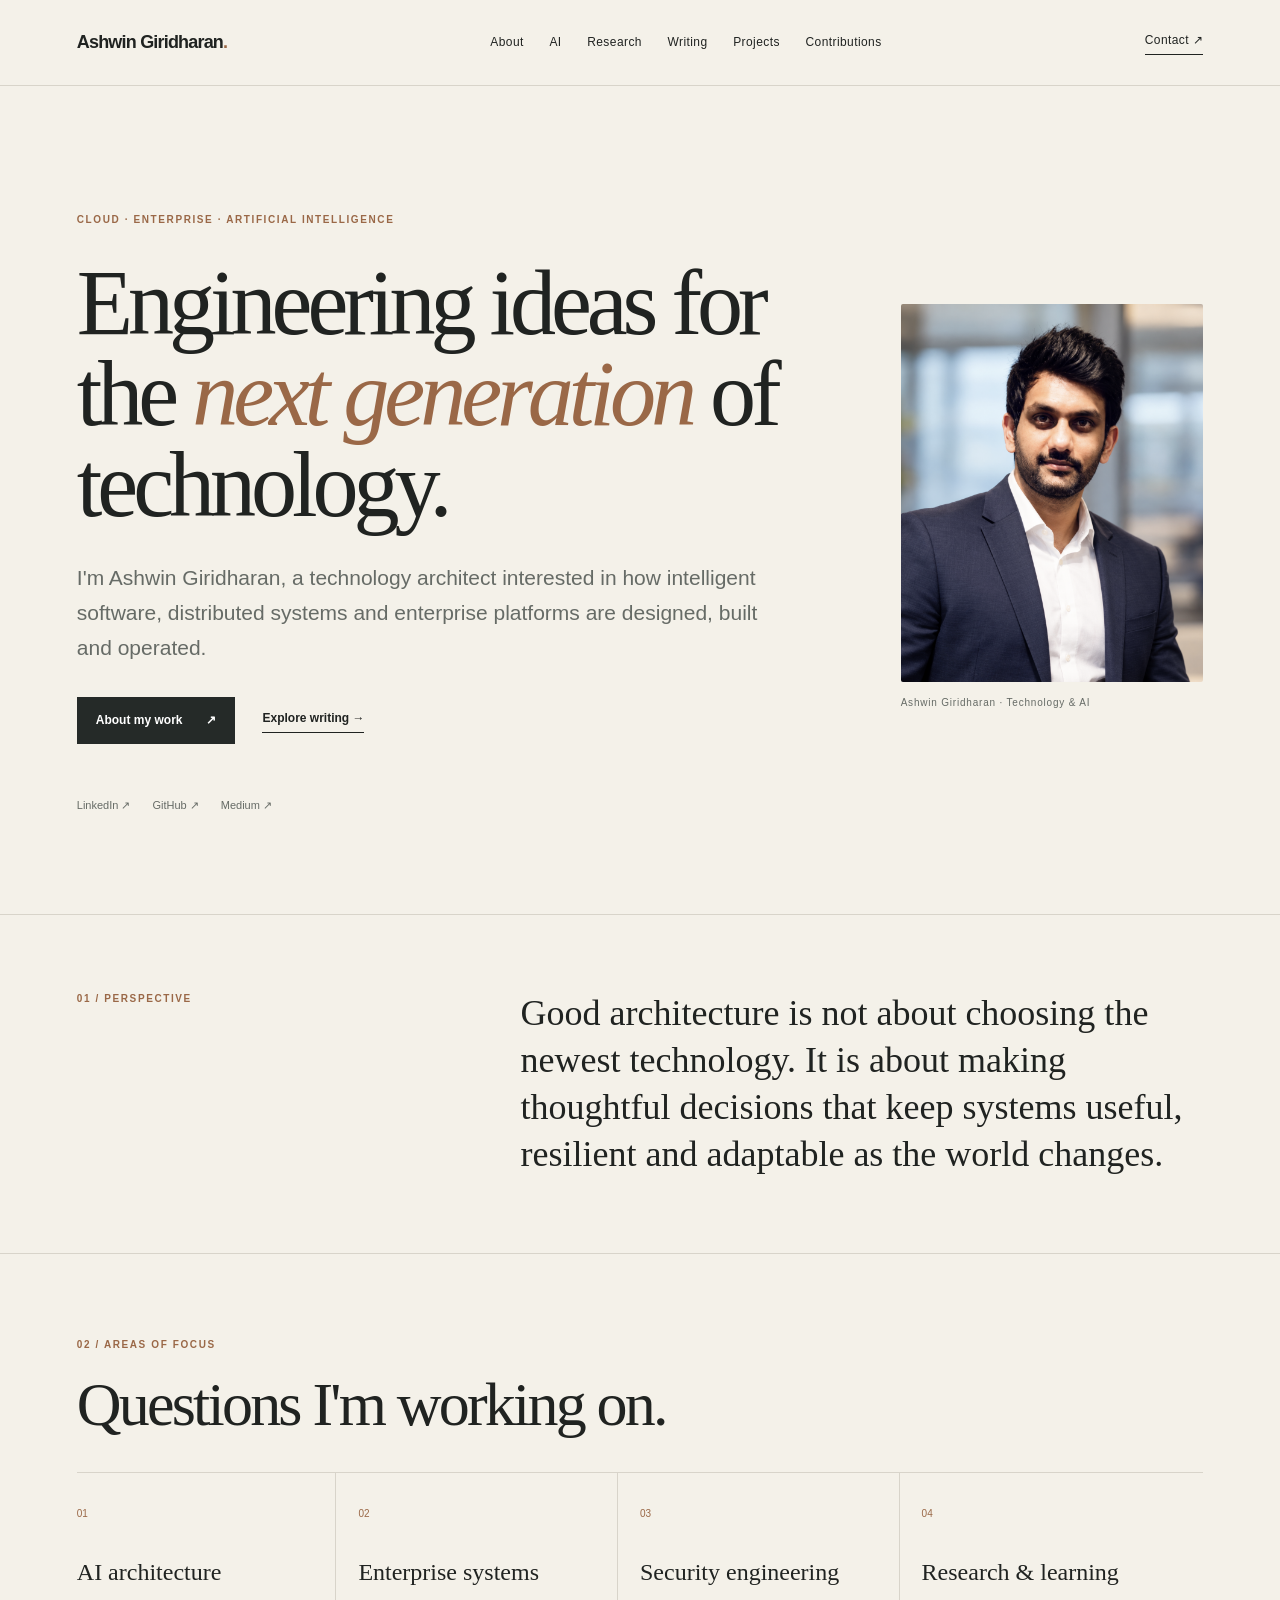
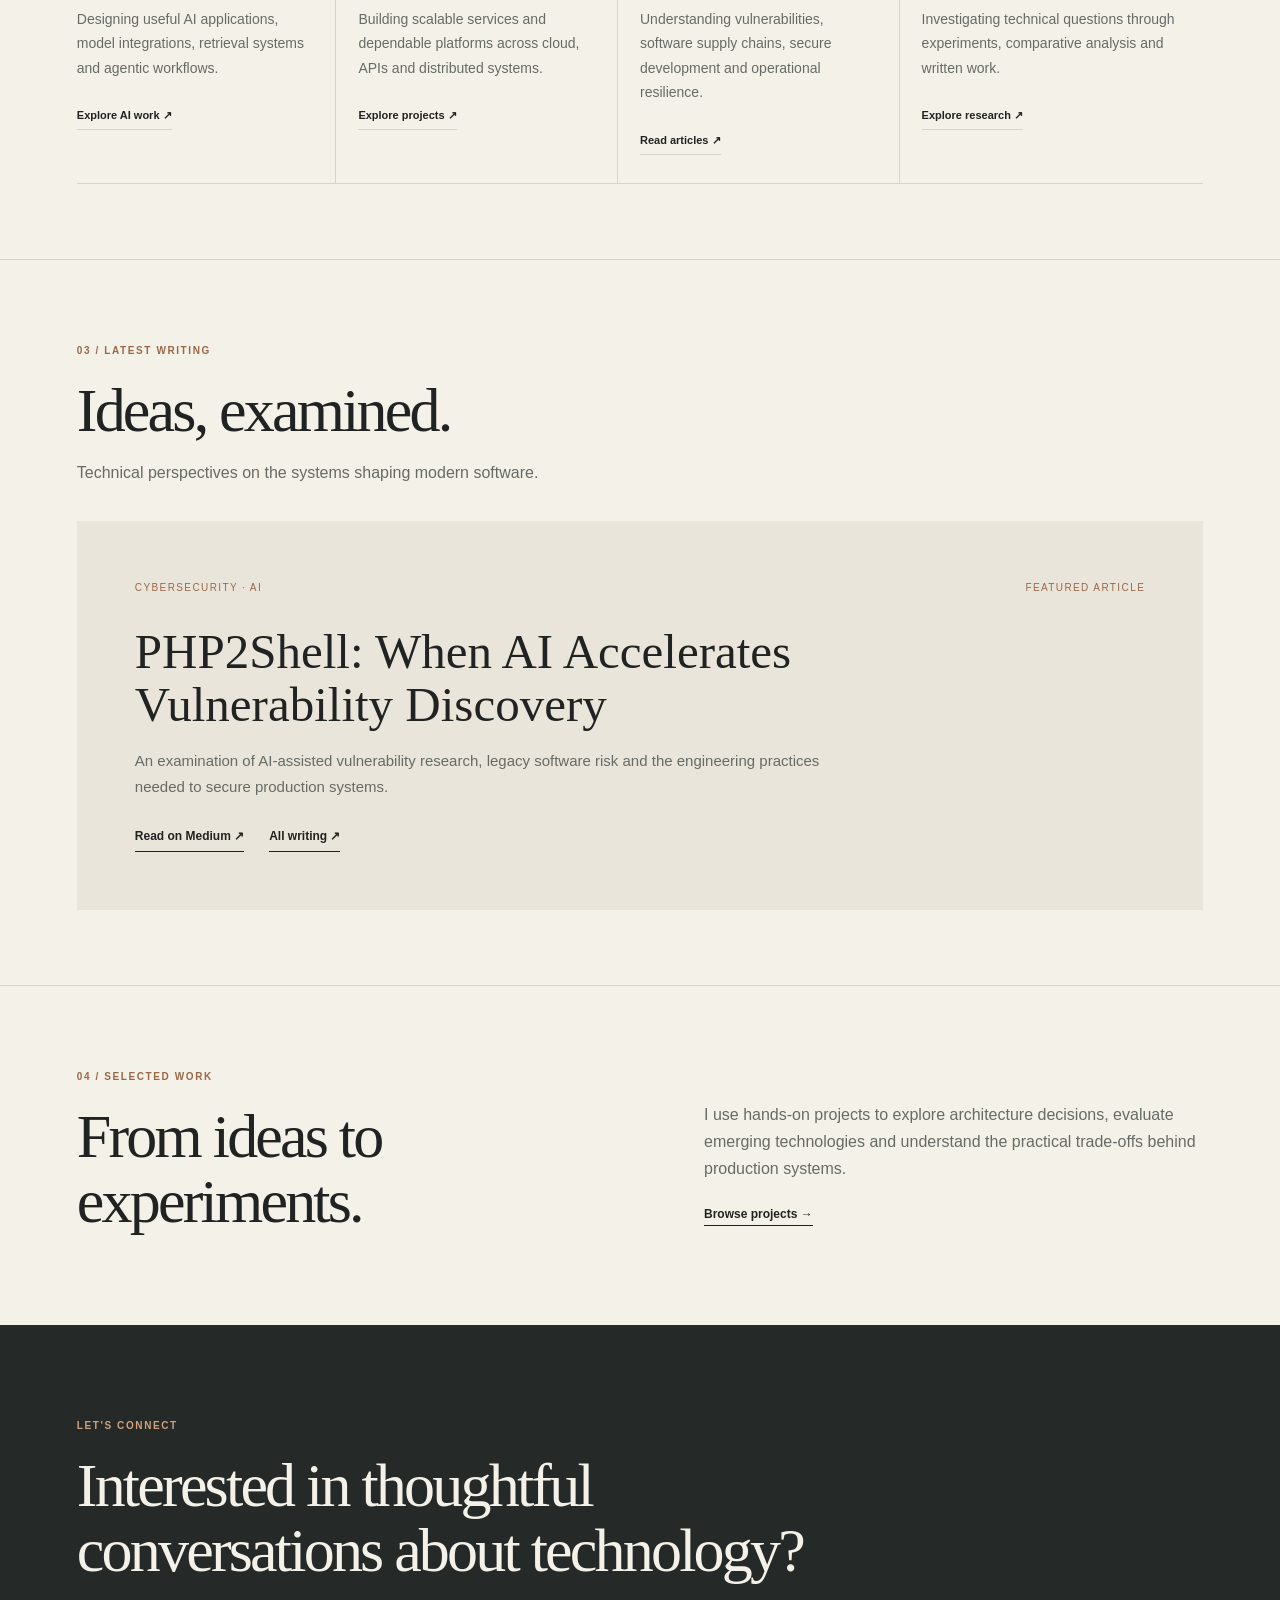
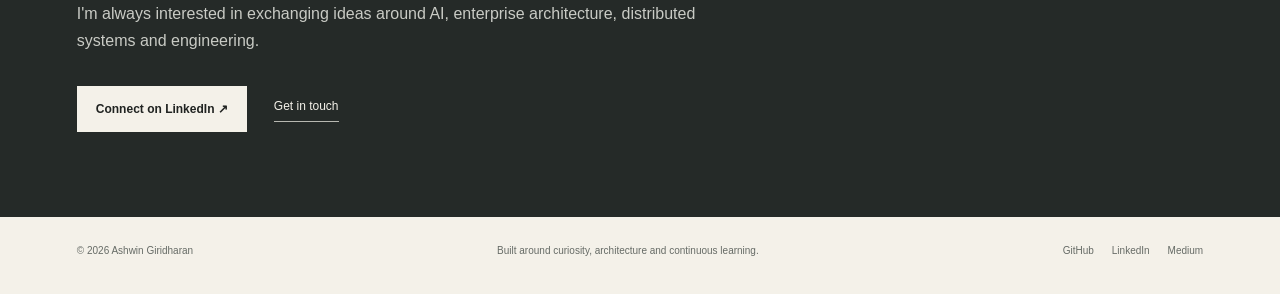
==== commit 1574d9c5: "Use verified LinkedIn contact link" ====
--- a/index.html
+++ b/index.html
@@ -1,11 +1,11 @@
 <!doctype html>
 <html lang="en"><head><meta charset="utf-8"><meta name="viewport" content="width=device-width,initial-scale=1"><meta name="description" content="Ashwin Giridharan is a cloud and enterprise technology architect exploring AI architecture, distributed systems, cybersecurity and production engineering."><meta name="author" content="Ashwin Giridharan"><meta name="robots" content="index,follow"><link rel="canonical" href="https://ashwingiridharan.com/"><meta property="og:type" content="website"><meta property="og:url" content="https://ashwingiridharan.com/"><meta property="og:site_name" content="Ashwin Giridharan"><meta property="og:title" content="Ashwin Giridharan — Technology, AI & Architecture"><meta property="og:description" content="Perspectives and projects across AI architecture, enterprise systems, distributed infrastructure and cybersecurity."><meta property="og:image" content="https://ashwingiridharan.com/og-image.png"><meta name="twitter:card" content="summary_large_image"><meta name="twitter:title" content="Ashwin Giridharan — Technology, AI & Architecture"><meta name="twitter:description" content="AI architecture, enterprise systems, distributed infrastructure and cybersecurity."><meta name="twitter:image" content="https://ashwingiridharan.com/og-image.png"><title>Ashwin Giridharan | AI & Enterprise Technology Architect</title><link rel="icon" type="image/png" sizes="32x32" href="/favicon-32.png"><link rel="apple-touch-icon" sizes="180x180" href="/apple-touch-icon.png"><link rel="stylesheet" href="/style.css">
 <script type="application/ld+json">{"@context":"https://schema.org","@type":"Person","@id":"https://ashwingiridharan.com/#person","name":"Ashwin Giridharan","url":"https://ashwingiridharan.com/","image":"https://ashwingiridharan.com/images/ashwin-giridharan.png","description":"Cloud and enterprise technology architect focused on AI architecture, distributed systems, cloud platforms and software engineering.","sameAs":["https://www.linkedin.com/in/ashwingiridharan7/","https://github.com/giridharan-ashwin","https://medium.com/@gashwin7"],"knowsAbout":["Artificial Intelligence","AI Architecture","Enterprise Architecture","Distributed Systems","Cloud Computing","Cybersecurity","Generative AI","Large Language Models","Retrieval-Augmented Generation","Agentic AI"]}</script></head>
-<body><header class="site-header"><a class="site-brand" href="/">Ashwin Giridharan<span>.</span></a><nav class="site-nav" aria-label="Main navigation"><a href="/about/">About</a><a href="/ai.html">AI</a><a href="/research/">Research</a><a href="/articles/">Writing</a><a href="/projects/">Projects</a><a href="/contributions/">Contributions</a></nav><a class="header-contact" href="mailto:hello@ashwingiridharan.com">Contact ↗</a></header>
+<body><header class="site-header"><a class="site-brand" href="/">Ashwin Giridharan<span>.</span></a><nav class="site-nav" aria-label="Main navigation"><a href="/about/">About</a><a href="/ai.html">AI</a><a href="/research/">Research</a><a href="/articles/">Writing</a><a href="/projects/">Projects</a><a href="/contributions/">Contributions</a></nav><a class="header-contact" href="https://www.linkedin.com/in/ashwingiridharan7/" target="_blank" rel="me noopener noreferrer">Contact ↗</a></header>
 <main><section class="editorial-hero"><div class="hero-copy"><p class="eyebrow">CLOUD · ENTERPRISE · ARTIFICIAL INTELLIGENCE</p><h1>Engineering ideas for the <em>next generation</em> of technology.</h1><p class="hero-intro">I'm Ashwin Giridharan, a technology architect interested in how intelligent software, distributed systems and enterprise platforms are designed, built and operated.</p><div class="hero-links"><a class="button button-dark" href="/about/">About my work <span>↗</span></a><a class="text-link" href="/articles/">Explore writing →</a></div><div class="hero-social"><a href="https://www.linkedin.com/in/ashwingiridharan7/" target="_blank" rel="me noopener noreferrer">LinkedIn ↗</a><a href="https://github.com/giridharan-ashwin" target="_blank" rel="me noopener noreferrer">GitHub ↗</a><a href="https://medium.com/@gashwin7" target="_blank" rel="me noopener noreferrer">Medium ↗</a></div></div><figure class="hero-portrait"><img src="/images/ashwin-giridharan.png" alt="Portrait of Ashwin Giridharan" width="600" height="760" fetchpriority="high"><figcaption>Ashwin Giridharan · Technology & AI</figcaption></figure></section>
 <section class="intro-strip"><span class="section-kicker">01 / PERSPECTIVE</span><p>Good architecture is not about choosing the newest technology. It is about making thoughtful decisions that keep systems useful, resilient and adaptable as the world changes.</p></section>
 <section class="content-section"><div class="section-heading"><span class="section-kicker">02 / AREAS OF FOCUS</span><h2>Questions I'm working on.</h2></div><div class="focus-grid"><article class="focus-card"><span>01</span><h3>AI architecture</h3><p>Designing useful AI applications, model integrations, retrieval systems and agentic workflows.</p><a href="/ai.html">Explore AI work ↗</a></article><article class="focus-card"><span>02</span><h3>Enterprise systems</h3><p>Building scalable services and dependable platforms across cloud, APIs and distributed systems.</p><a href="/projects/">Explore projects ↗</a></article><article class="focus-card"><span>03</span><h3>Security engineering</h3><p>Understanding vulnerabilities, software supply chains, secure development and operational resilience.</p><a href="/articles/">Read articles ↗</a></article><article class="focus-card"><span>04</span><h3>Research & learning</h3><p>Investigating technical questions through experiments, comparative analysis and written work.</p><a href="/research/">Explore research ↗</a></article></div></section>
 <section class="feature-section"><div class="section-heading"><span class="section-kicker">03 / LATEST WRITING</span><h2>Ideas, examined.</h2><p>Technical perspectives on the systems shaping modern software.</p></div><article class="featured-article"><div class="feature-meta"><span>CYBERSECURITY · AI</span><span>FEATURED ARTICLE</span></div><h3>PHP2Shell: When AI Accelerates Vulnerability Discovery</h3><p>An examination of AI-assisted vulnerability research, legacy software risk and the engineering practices needed to secure production systems.</p><div class="feature-actions"><a href="https://medium.com/@gashwin7/php2shell-when-ai-accelerates-vulnerability-discovery-is-our-software-engineering-lifecycle-ready-ce8a5acb45a2" target="_blank" rel="noopener noreferrer">Read on Medium ↗</a><a href="/articles/">All writing ↗</a></div></article></section>
 <section class="split-section"><div><span class="section-kicker">04 / SELECTED WORK</span><h2>From ideas to experiments.</h2></div><div class="split-copy"><p>I use hands-on projects to explore architecture decisions, evaluate emerging technologies and understand the practical trade-offs behind production systems.</p><a class="text-link" href="/projects/">Browse projects →</a></div></section>
-<section class="closing-section"><span class="section-kicker">LET'S CONNECT</span><h2>Interested in thoughtful conversations about technology?</h2><p>I'm always interested in exchanging ideas around AI, enterprise architecture, distributed systems and engineering.</p><div class="hero-links"><a class="button button-light" href="https://www.linkedin.com/in/ashwingiridharan7/" target="_blank" rel="me noopener noreferrer">Connect on LinkedIn ↗</a><a class="closing-link" href="mailto:hello@ashwingiridharan.com">Get in touch</a></div></section></main>
+<section class="closing-section"><span class="section-kicker">LET'S CONNECT</span><h2>Interested in thoughtful conversations about technology?</h2><p>I'm always interested in exchanging ideas around AI, enterprise architecture, distributed systems and engineering.</p><div class="hero-links"><a class="button button-light" href="https://www.linkedin.com/in/ashwingiridharan7/" target="_blank" rel="me noopener noreferrer">Connect on LinkedIn ↗</a><a class="closing-link" href="https://www.linkedin.com/in/ashwingiridharan7/" target="_blank" rel="me noopener noreferrer">Get in touch</a></div></section></main>
 <footer class="site-footer"><span>© 2026 Ashwin Giridharan</span><span>Built around curiosity, architecture and continuous learning.</span><div><a href="https://github.com/giridharan-ashwin" rel="me">GitHub</a><a href="https://www.linkedin.com/in/ashwingiridharan7/" rel="me">LinkedIn</a><a href="https://medium.com/@gashwin7" rel="me">Medium</a></div></footer></body></html>
--- a/style.css
+++ b/style.css
@@ -1,528 +1 @@
-* {
-  box-sizing: border-box;
-}
-
-html {
-  scroll-behavior: smooth;
-}
-
-body {
-  margin: 0;
-  background: #f7f6f2;
-  color: #111;
-  font-family:
-    Inter,
-    -apple-system,
-    BlinkMacSystemFont,
-    "Segoe UI",
-    Arial,
-    sans-serif;
-  line-height: 1.6;
-}
-
-a {
-  color: inherit;
-  text-decoration: none;
-}
-
-/* Professional profile photo */
-.profile-photo {
-  display: block;
-  width: 144px;
-  height: 144px;
-  object-fit: cover;
-  object-position: center;
-  border-radius: 50%;
-  margin-bottom: 32px;
-  border: 1px solid #d8d7d1;
-}
-/* =========================
-   NAVIGATION
-========================= */
-
-.nav {
-  max-width: 1220px;
-  margin: 0 auto;
-  padding: 30px 42px;
-
-  display: flex;
-  justify-content: space-between;
-  align-items: center;
-}
-
-.brand {
-  font-size: 20px;
-  font-weight: 750;
-  letter-spacing: -0.03em;
-  white-space: nowrap;
-}
-
-nav {
-  display: flex;
-  align-items: center;
-  gap: 28px;
-}
-
-nav a {
-  font-size: 15px;
-  white-space: nowrap;
-  transition: opacity 0.2s ease;
-}
-
-nav a:hover {
-  opacity: 0.55;
-}
-
-
-/* =========================
-   HERO
-========================= */
-
-.hero {
-  max-width: 1220px;
-  margin: 0 auto;
-
-  /*
-    Much smaller gap between
-    header and hero content
-  */
-  padding: 60px 42px 100px;
-
-  display: flex;
-  flex-direction: column;
-}
-
-.eyebrow {
-  margin-bottom: 28px;
-
-  font-size: 12px;
-  font-weight: 800;
-
-  letter-spacing: 0.18em;
-  text-transform: uppercase;
-}
-
-h1 {
-  max-width: 1080px;
-
-  margin: 0;
-
-  font-size: clamp(58px, 7.2vw, 108px);
-
-  line-height: 0.94;
-
-  letter-spacing: -0.065em;
-
-  font-weight: 750;
-}
-
-.hero-text {
-  max-width: 800px;
-
-  margin: 42px 0 0;
-
-  font-size: 22px;
-
-  line-height: 1.55;
-
-  color: #555;
-}
-
-
-/* =========================
-   BUTTONS
-========================= */
-
-.actions {
-  display: flex;
-
-  gap: 14px;
-
-  flex-wrap: wrap;
-
-  margin-top: 34px;
-}
-
-.button {
-  display: inline-flex;
-
-  align-items: center;
-  justify-content: center;
-
-  min-height: 56px;
-
-  padding: 0 25px;
-
-  border-radius: 999px;
-
-  font-weight: 700;
-
-  border: 1px solid #111;
-}
-
-.button.primary {
-  background: #111;
-  color: #fff;
-}
-
-.button.secondary {
-  background: transparent;
-}
-
-.button:hover {
-  opacity: 0.8;
-}
-
-
-/* =========================
-   BADGES
-========================= */
-
-.badges {
-  display: flex;
-
-  align-items: center;
-
-  gap: 10px;
-
-  flex-wrap: wrap;
-
-  margin-top: 38px;
-}
-
-.badges span {
-  display: inline-flex;
-
-  align-items: center;
-
-  border: 1px solid #d6d4cd;
-
-  border-radius: 999px;
-
-  padding: 8px 15px;
-
-  font-size: 13px;
-
-  line-height: 1.3;
-}
-
-
-/* =========================
-   SECTIONS
-========================= */
-
-.section {
-  max-width: 1220px;
-
-  margin: 0 auto;
-
-  padding: 120px 42px;
-
-  border-top: 1px solid #dddcd6;
-
-  display: grid;
-
-  grid-template-columns: 250px 1fr;
-
-  gap: 70px;
-}
-
-.section-content {
-  max-width: 850px;
-}
-
-.section h2 {
-  margin: 0 0 30px;
-
-  font-size: clamp(40px, 5vw, 70px);
-
-  line-height: 1;
-
-  letter-spacing: -0.05em;
-}
-
-.section-content > p {
-  max-width: 760px;
-
-  font-size: 19px;
-
-  color: #555;
-}
-
-
-/* =========================
-   AI CARDS
-========================= */
-
-.cards {
-  display: grid;
-
-  grid-template-columns: repeat(2, 1fr);
-
-  gap: 14px;
-
-  margin-top: 45px;
-}
-
-.card,
-.contribution-card {
-  padding: 30px;
-
-  border: 1px solid #d8d7d1;
-
-  border-radius: 18px;
-
-  background: rgba(255, 255, 255, 0.28);
-
-  transition:
-    transform 0.2s ease,
-    border-color 0.2s ease;
-}
-
-.card:hover,
-.contribution-card:hover {
-  transform: translateY(-3px);
-
-  border-color: #999;
-}
-
-.card .number {
-  font-size: 12px;
-
-  font-weight: 800;
-
-  letter-spacing: 0.12em;
-}
-
-.card h3,
-.project h3,
-.writing-item h3,
-.contribution-card h3 {
-  margin: 28px 0 10px;
-
-  font-size: 23px;
-
-  letter-spacing: -0.03em;
-}
-
-.card p,
-.project p,
-.writing-item p,
-.contribution-card p {
-  color: #5b5b58;
-
-  margin: 0;
-}
-
-
-/* =========================
-   TEXT LINKS
-========================= */
-
-.text-link {
-  display: inline-block;
-
-  margin-top: 30px;
-
-  font-weight: 750;
-
-  border-bottom: 1px solid #111;
-
-  padding-bottom: 3px;
-}
-
-.text-link:hover {
-  opacity: 0.55;
-}
-
-
-/* =========================
-   PROJECTS
-========================= */
-
-.project {
-  padding: 36px 0;
-
-  border-top: 1px solid #d8d7d1;
-
-  display: grid;
-
-  grid-template-columns: 1fr 1.5fr;
-
-  gap: 45px;
-}
-
-.project h3 {
-  margin-top: 15px;
-}
-
-
-/* =========================
-   WRITING
-========================= */
-
-.writing-list {
-  margin-top: 45px;
-
-  border-top: 1px solid #d8d7d1;
-}
-
-.writing-item {
-  padding: 30px 0;
-
-  border-bottom: 1px solid #d8d7d1;
-}
-
-.writing-item h3 {
-  margin-top: 12px;
-}
-
-
-/* =========================
-   CONTRIBUTION
-========================= */
-
-.contribution-grid {
-  display: grid;
-
-  grid-template-columns: repeat(3, 1fr);
-
-  gap: 14px;
-
-  margin-top: 45px;
-}
-
-.contribution-card h3 {
-  margin-top: 0;
-}
-
-
-/* =========================
-   CONTACT
-========================= */
-
-.contact {
-  padding-bottom: 150px;
-}
-
-.large {
-  margin-top: 45px;
-}
-
-
-/* =========================
-   FOOTER
-========================= */
-
-footer {
-  max-width: 1220px;
-
-  margin: 0 auto;
-
-  padding: 28px 42px 45px;
-
-  display: flex;
-
-  justify-content: space-between;
-
-  border-top: 1px solid #dddcd6;
-
-  font-size: 13px;
-
-  color: #666;
-}
-
-
-/* =========================
-   TABLET
-========================= */
-
-@media (max-width: 1000px) {
-
-  .nav {
-    padding: 28px 30px;
-  }
-
-  nav {
-    gap: 18px;
-  }
-
-  nav a {
-    font-size: 14px;
-  }
-
-  .hero {
-    padding: 55px 30px 90px;
-  }
-
-  .section {
-    padding: 100px 30px;
-
-    gap: 45px;
-  }
-}
-
-
-/* =========================
-   MOBILE
-========================= */
-
-@media (max-width: 800px) {
-
-  .nav {
-    padding: 24px;
-  }
-
-  nav {
-    display: none;
-  }
-
-  .hero {
-    padding: 50px 24px 80px;
-  }
-
-  h1 {
-    font-size: clamp(52px, 14vw, 78px);
-  }
-
-  .hero-text {
-    font-size: 19px;
-
-    margin-top: 34px;
-  }
-
-  .actions {
-    margin-top: 30px;
-  }
-
-  .badges {
-    margin-top: 30px;
-  }
-
-  .section {
-    padding: 85px 24px;
-
-    grid-template-columns: 1fr;
-
-    gap: 30px;
-  }
-
-  .cards,
-  .contribution-grid {
-    grid-template-columns: 1fr;
-  }
-
-  .project {
-    grid-template-columns: 1fr;
-
-    gap: 15px;
-  }
-
-  footer {
-    padding: 25px 24px 35px;
-
-    flex-direction: column;
-
-    gap: 8px;
-  }
-}
+:root{--paper:#f4f1e9;--ink:#202321;--muted:#666b66;--line:#d8d4ca;--accent:#9a6847;--dark:#252a28;--serif:Georgia,"Times New Roman",serif;--sans:Inter,-apple-system,BlinkMacSystemFont,"Segoe UI",Arial,sans-serif}*{box-sizing:border-box}html{scroll-behavior:smooth}body{margin:0;background:var(--paper);color:var(--ink);font-family:var(--sans);line-height:1.7}a{color:inherit;text-decoration:none}a:hover{color:var(--accent)}img{max-width:100%;height:auto}.site-header{max-width:1320px;margin:auto;padding:27px 6vw;display:flex;align-items:center;justify-content:space-between;gap:28px;border-bottom:1px solid var(--line)}.site-brand{font-size:18px;font-weight:750;letter-spacing:-.045em;white-space:nowrap}.site-brand span{color:var(--accent)}.site-nav{display:flex;gap:clamp(12px,2vw,30px);align-items:center}.site-nav a,.header-contact{font-size:12px;letter-spacing:.035em}.site-nav a[aria-current=page]{text-decoration:underline;text-decoration-color:var(--accent);text-underline-offset:7px}.header-contact{border-bottom:1px solid var(--ink);padding-bottom:4px;white-space:nowrap}.editorial-hero{max-width:1320px;margin:auto;padding:clamp(65px,9vw,130px) 6vw 100px;display:grid;grid-template-columns:minmax(0,1.55fr) minmax(240px,.65fr);gap:8vw;align-items:center}.eyebrow,.section-kicker,.article-meta,.status-label{font-size:10px;letter-spacing:.16em;font-weight:750;color:var(--accent);text-transform:uppercase}.hero-copy h1,.page-title{font-family:var(--serif);font-weight:400;letter-spacing:-.055em;line-height:.99}.hero-copy h1{font-size:clamp(54px,7.2vw,104px);max-width:850px;margin:30px 0}.hero-copy h1 em{font-weight:400;color:var(--accent)}.hero-intro,.page-lead{font-size:clamp(17px,1.7vw,21px);line-height:1.65;color:var(--muted);max-width:690px}.hero-links{display:flex;align-items:center;gap:27px;flex-wrap:wrap;margin-top:32px}.button{display:inline-flex;align-items:center;gap:24px;padding:13px 19px;font-size:12px;font-weight:650}.button-dark{background:var(--dark);color:#fff}.button-dark:hover{color:#fff;background:var(--accent)}.text-link{font-size:12px;font-weight:700;border-bottom:1px solid var(--ink);padding-bottom:4px}.hero-social{display:flex;gap:22px;margin-top:52px}.hero-social a{font-size:11px;color:var(--muted)}.hero-portrait{margin:0;max-width:360px;justify-self:end}.hero-portrait img{display:block;width:100%;aspect-ratio:4/5;object-fit:cover;object-position:center;border-radius:2px;filter:saturate(.82)}.hero-portrait figcaption{font-size:10px;color:var(--muted);letter-spacing:.08em;margin-top:12px}.intro-strip,.content-section,.feature-section,.split-section{max-width:1320px;margin:auto;padding:75px 6vw;border-top:1px solid var(--line)}.intro-strip{display:grid;grid-template-columns:1fr 2fr;gap:8vw;align-items:start}.intro-strip p{font-family:var(--serif);font-size:clamp(23px,3vw,36px);line-height:1.3;margin:0;max-width:850px}.section-heading{margin-bottom:35px}.section-heading h2,.split-section h2,.closing-section h2{font-family:var(--serif);font-size:clamp(36px,5vw,62px);line-height:1.05;letter-spacing:-.045em;font-weight:400;margin:16px 0}.section-heading>p,.split-copy p{color:var(--muted);max-width:650px}.focus-grid{display:grid;grid-template-columns:repeat(4,1fr);border-top:1px solid var(--line);border-bottom:1px solid var(--line)}.focus-card{padding:25px 22px 28px 0;border-right:1px solid var(--line);margin-right:22px}.focus-card:last-child{border:0;margin:0}.focus-card>span{font-size:10px;color:var(--accent)}.focus-card h3{font-family:var(--serif);font-size:24px;font-weight:400;margin:27px 0 10px}.focus-card p,.featured-article p,.research-block p,.project-row p{font-size:14px;color:var(--muted);line-height:1.75}.focus-card a,.article-read{display:inline-block;font-size:11px;font-weight:700;border-bottom:1px solid var(--line);padding-bottom:4px;margin-top:12px}.featured-article{background:#eae5da;padding:clamp(28px,5vw,58px)}.feature-meta{display:flex;justify-content:space-between;gap:15px;color:var(--accent);font-size:10px;letter-spacing:.14em}.featured-article h3{font-family:var(--serif);font-weight:400;font-size:clamp(30px,4vw,49px);line-height:1.08;max-width:800px;margin:30px 0 16px}.featured-article p{max-width:730px;font-size:15px}.feature-actions{display:flex;gap:25px;margin-top:26px}.feature-actions a{font-size:12px;font-weight:700;border-bottom:1px solid var(--ink);padding-bottom:4px}.split-section{display:grid;grid-template-columns:1fr 1fr;gap:10vw}.split-section h2{max-width:500px}.split-copy{align-self:center}.closing-section{background:var(--dark);color:#f4f1e9;padding:85px max(6vw,calc((100vw - 1320px)/2));}.closing-section .section-kicker{color:#d0a17d}.closing-section h2{max-width:780px}.closing-section p{color:#c9cbc5;max-width:620px}.button-light{background:var(--paper);color:var(--ink)}.closing-link{font-size:12px;border-bottom:1px solid #b7b8b1;padding-bottom:4px}.site-footer{max-width:1320px;margin:auto;padding:25px 6vw 35px;display:flex;justify-content:space-between;gap:18px;flex-wrap:wrap;font-size:10px;color:var(--muted)}.site-footer div{display:flex;gap:18px}.inner-page{max-width:1160px;margin:auto;padding:85px 6vw 120px}.page-title{font-size:clamp(48px,7vw,82px);margin:22px 0}.profile-layout{display:grid;grid-template-columns:minmax(190px,.55fr) 1.45fr;gap:7vw;align-items:start;margin-top:55px}.about-portrait{width:100%;max-width:330px;aspect-ratio:4/5;object-fit:cover}.profile-layout p:not(.page-lead){color:var(--muted)}.profile-layout h2,.research-block h2,.project-row h2{font-family:var(--serif);font-size:29px;font-weight:400;margin:38px 0 12px}.editorial-list{padding-left:20px;color:var(--muted)}.profile-links{display:flex;gap:22px;flex-wrap:wrap}.profile-links a{font-size:12px;border-bottom:1px solid var(--line)}.article-list{margin-top:55px;border-top:1px solid var(--line)}.article-row{display:grid;grid-template-columns:.65fr 1.35fr;gap:5vw;padding:32px 0;border-bottom:1px solid var(--line)}.article-row h2{font-family:var(--serif);font-size:clamp(25px,3vw,35px);line-height:1.12;font-weight:400;margin:0 0 12px}.article-row p{color:var(--muted);font-size:14px}.article-meta{padding-top:8px}.archive-note{font-size:12px;color:var(--muted);margin-top:35px}.research-block,.project-row{padding:30px 0;border-bottom:1px solid var(--line)}.research-block h2,.project-row h2{margin:12px 0}.project-row{display:grid;grid-template-columns:.65fr 1.35fr;gap:5vw}.page-callout{background:#eae5da;padding:35px;margin-top:50px}.page-callout h2{font-family:var(--serif);font-size:32px;font-weight:400;margin:0}.page-callout p{color:var(--muted)}@media(max-width:900px){.site-header{padding:22px 5vw;flex-wrap:wrap}.site-nav{order:3;width:100%;overflow-x:auto;padding:8px 0}.editorial-hero{grid-template-columns:1fr .55fr;gap:5vw;padding-left:5vw;padding-right:5vw}.focus-grid{grid-template-columns:repeat(2,1fr)}.focus-card:nth-child(2){border-right:0}.focus-card:nth-child(3),.focus-card:nth-child(4){border-top:1px solid var(--line)}.intro-strip,.content-section,.feature-section,.split-section{padding-left:5vw;padding-right:5vw}.closing-section{padding-left:5vw;padding-right:5vw}}@media(max-width:620px){.editorial-hero{grid-template-columns:1fr;padding-top:58px}.hero-portrait{justify-self:start;width:64%;max-width:270px;grid-row:1}.hero-copy h1{font-size:clamp(48px,13vw,72px);margin:24px 0}.hero-social{margin-top:35px}.intro-strip,.split-section{grid-template-columns:1fr;gap:20px}.focus-grid{grid-template-columns:1fr}.focus-card,.focus-card:nth-child(2){border-right:0;border-bottom:1px solid var(--line);margin:0;padding:23px 0}.focus-card:nth-child(3){border-top:0}.focus-card:last-child{border-bottom:0}.article-row,.project-row,.profile-layout{grid-template-columns:1fr;gap:12px}.about-portrait{max-width:230px}.feature-meta{flex-direction:column}.inner-page{padding-top:60px}.site-footer{flex-direction:column}.site-nav{gap:18px}.site-nav a{white-space:nowrap}}
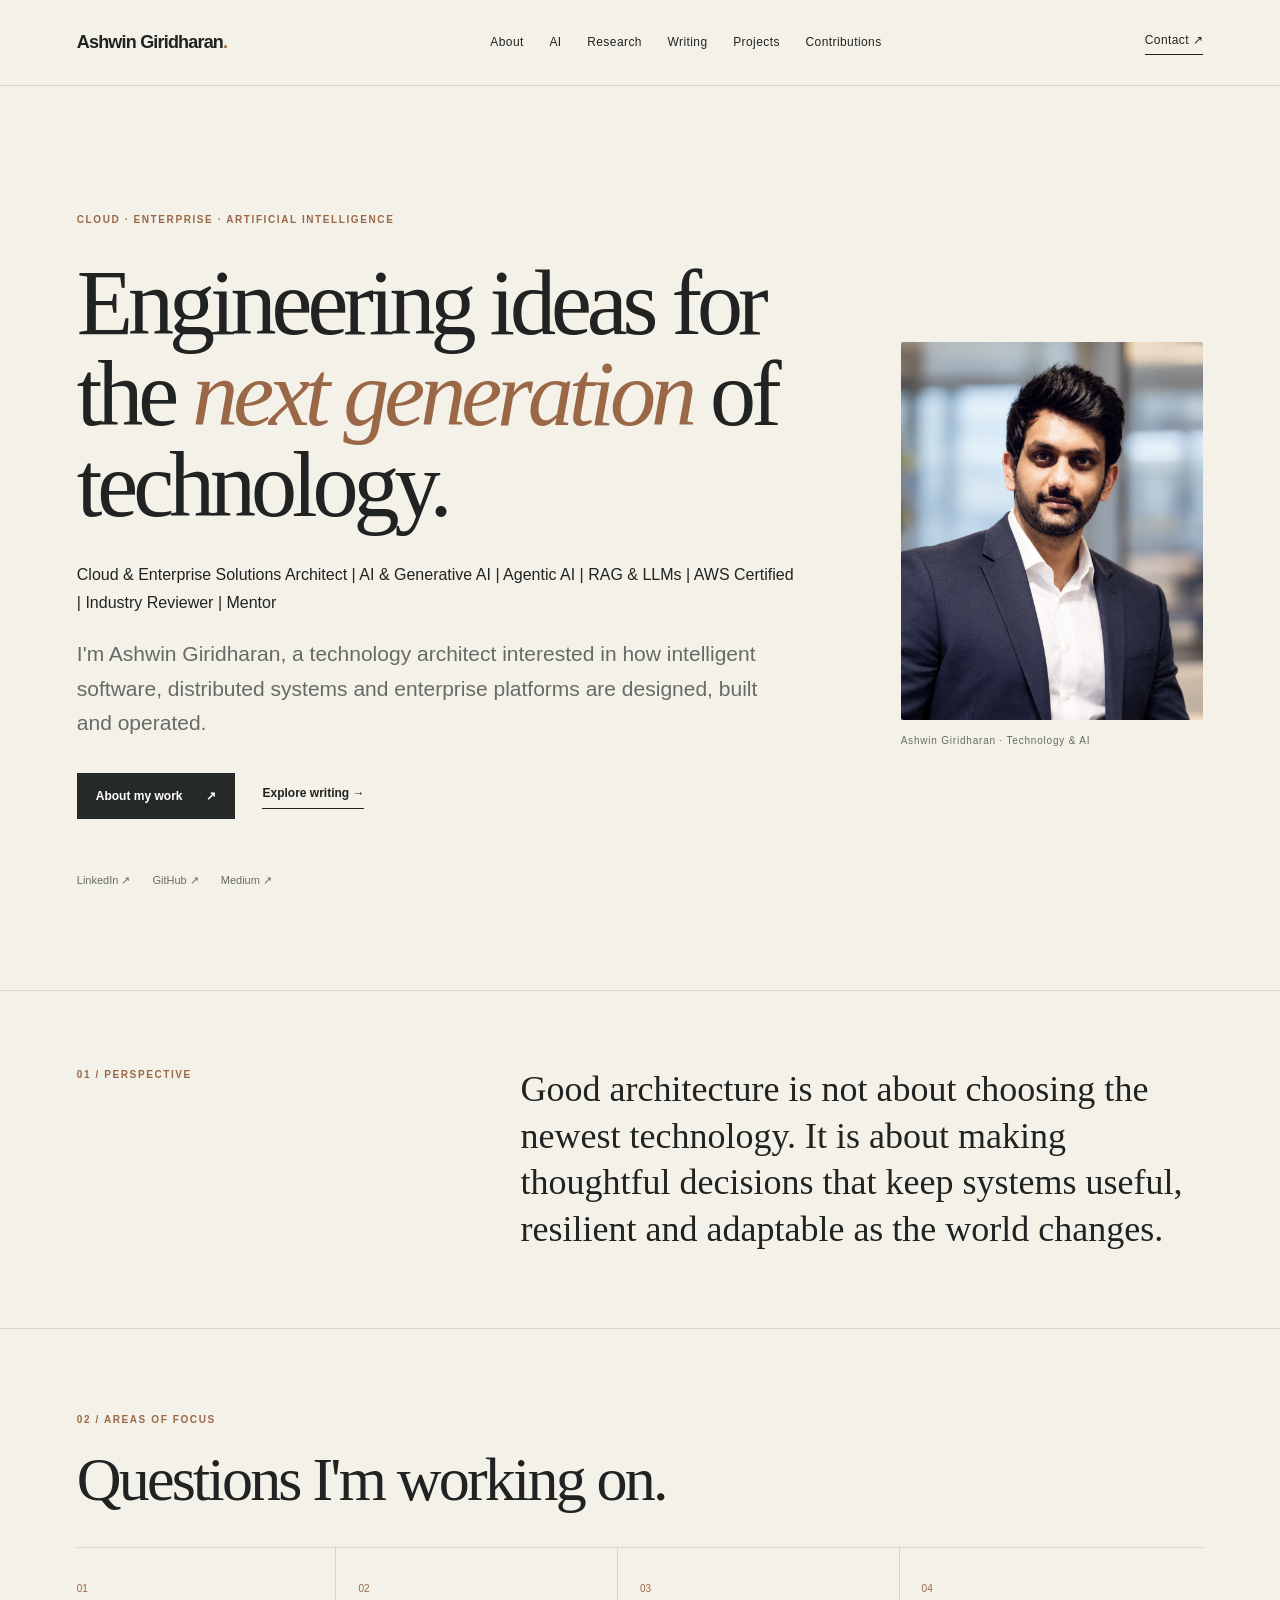
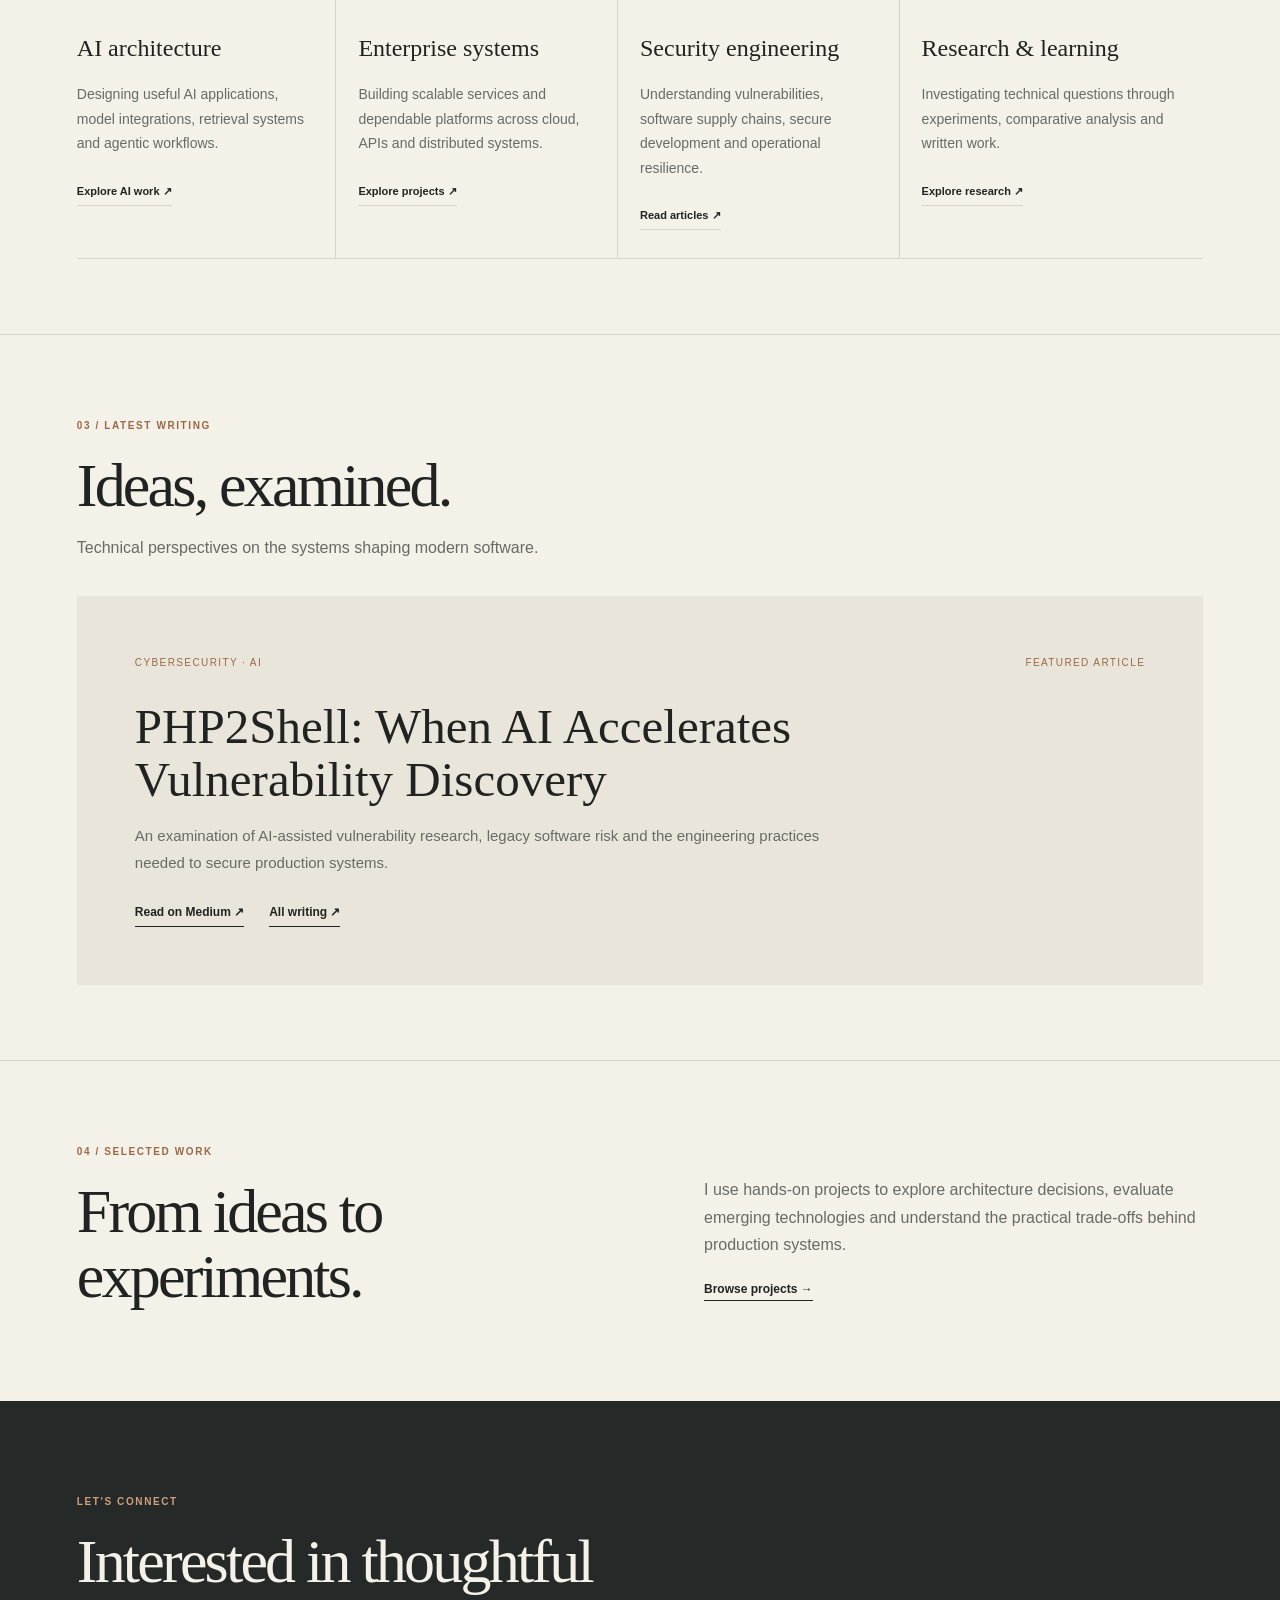
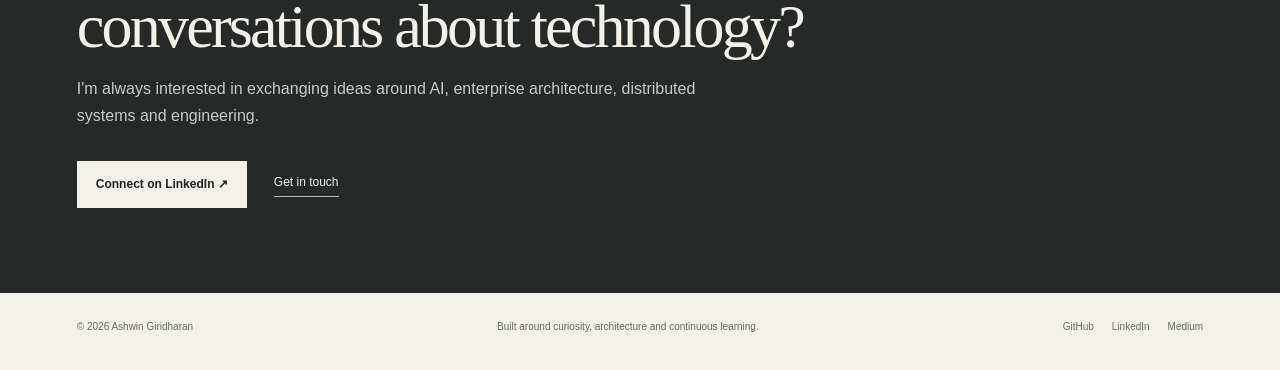
==== commit c3632e88: "Align homepage identity with LinkedIn headline" ====
--- a/index.html
+++ b/index.html
@@ -1,8 +1,8 @@
 <!doctype html>
-<html lang="en"><head><meta charset="utf-8"><meta name="viewport" content="width=device-width,initial-scale=1"><meta name="description" content="Ashwin Giridharan is a cloud and enterprise technology architect exploring AI architecture, distributed systems, cybersecurity and production engineering."><meta name="author" content="Ashwin Giridharan"><meta name="robots" content="index,follow"><link rel="canonical" href="https://ashwingiridharan.com/"><meta property="og:type" content="website"><meta property="og:url" content="https://ashwingiridharan.com/"><meta property="og:site_name" content="Ashwin Giridharan"><meta property="og:title" content="Ashwin Giridharan — Technology, AI & Architecture"><meta property="og:description" content="Perspectives and projects across AI architecture, enterprise systems, distributed infrastructure and cybersecurity."><meta property="og:image" content="https://ashwingiridharan.com/og-image.png"><meta name="twitter:card" content="summary_large_image"><meta name="twitter:title" content="Ashwin Giridharan — Technology, AI & Architecture"><meta name="twitter:description" content="AI architecture, enterprise systems, distributed infrastructure and cybersecurity."><meta name="twitter:image" content="https://ashwingiridharan.com/og-image.png"><title>Ashwin Giridharan | AI & Enterprise Technology Architect</title><link rel="icon" type="image/png" sizes="32x32" href="/favicon-32.png"><link rel="apple-touch-icon" sizes="180x180" href="/apple-touch-icon.png"><link rel="stylesheet" href="/style.css">
-<script type="application/ld+json">{"@context":"https://schema.org","@type":"Person","@id":"https://ashwingiridharan.com/#person","name":"Ashwin Giridharan","url":"https://ashwingiridharan.com/","image":"https://ashwingiridharan.com/images/ashwin-giridharan.png","description":"Cloud and enterprise technology architect focused on AI architecture, distributed systems, cloud platforms and software engineering.","sameAs":["https://www.linkedin.com/in/ashwingiridharan7/","https://github.com/giridharan-ashwin","https://medium.com/@gashwin7"],"knowsAbout":["Artificial Intelligence","AI Architecture","Enterprise Architecture","Distributed Systems","Cloud Computing","Cybersecurity","Generative AI","Large Language Models","Retrieval-Augmented Generation","Agentic AI"]}</script></head>
+<html lang="en"><head><meta charset="utf-8"><meta name="viewport" content="width=device-width,initial-scale=1"><meta name="description" content="Ashwin Giridharan is a Cloud & Enterprise Solutions Architect specializing in AI, Generative AI, Agentic AI, RAG and LLMs. AWS Certified, Industry Reviewer and Mentor."><meta name="author" content="Ashwin Giridharan"><meta name="robots" content="index,follow"><link rel="canonical" href="https://ashwingiridharan.com/"><meta property="og:type" content="website"><meta property="og:url" content="https://ashwingiridharan.com/"><meta property="og:site_name" content="Ashwin Giridharan"><meta property="og:title" content="Ashwin Giridharan — Technology, AI & Architecture"><meta property="og:description" content="Perspectives and projects across AI architecture, enterprise systems, distributed infrastructure and cybersecurity."><meta property="og:image" content="https://ashwingiridharan.com/og-image.png"><meta name="twitter:card" content="summary_large_image"><meta name="twitter:title" content="Ashwin Giridharan — Technology, AI & Architecture"><meta name="twitter:description" content="AI architecture, enterprise systems, distributed infrastructure and cybersecurity."><meta name="twitter:image" content="https://ashwingiridharan.com/og-image.png"><title>Ashwin Giridharan | AI & Enterprise Technology Architect</title><link rel="icon" type="image/png" sizes="32x32" href="/favicon-32.png"><link rel="apple-touch-icon" sizes="180x180" href="/apple-touch-icon.png"><link rel="stylesheet" href="/style.css">
+<script type="application/ld+json">{"@context":"https://schema.org","@type":"Person","@id":"https://ashwingiridharan.com/#person","name":"Ashwin Giridharan","url":"https://ashwingiridharan.com/","image":"https://ashwingiridharan.com/images/ashwin-giridharan.png","jobTitle":"Cloud & Enterprise Solutions Architect","description":"Cloud & Enterprise Solutions Architect | AI & Generative AI | Agentic AI | RAG & LLMs | AWS Certified | Industry Reviewer | Mentor.","sameAs":["https://www.linkedin.com/in/ashwingiridharan7/","https://github.com/giridharan-ashwin","https://medium.com/@gashwin7"],"knowsAbout":["Artificial Intelligence","AI Architecture","Enterprise Architecture","Distributed Systems","Cloud Computing","Cybersecurity","Generative AI","Large Language Models","Retrieval-Augmented Generation","Agentic AI"]}</script></head>
 <body><header class="site-header"><a class="site-brand" href="/">Ashwin Giridharan<span>.</span></a><nav class="site-nav" aria-label="Main navigation"><a href="/about/">About</a><a href="/ai.html">AI</a><a href="/research/">Research</a><a href="/articles/">Writing</a><a href="/projects/">Projects</a><a href="/contributions/">Contributions</a></nav><a class="header-contact" href="https://www.linkedin.com/in/ashwingiridharan7/" target="_blank" rel="me noopener noreferrer">Contact ↗</a></header>
-<main><section class="editorial-hero"><div class="hero-copy"><p class="eyebrow">CLOUD · ENTERPRISE · ARTIFICIAL INTELLIGENCE</p><h1>Engineering ideas for the <em>next generation</em> of technology.</h1><p class="hero-intro">I'm Ashwin Giridharan, a technology architect interested in how intelligent software, distributed systems and enterprise platforms are designed, built and operated.</p><div class="hero-links"><a class="button button-dark" href="/about/">About my work <span>↗</span></a><a class="text-link" href="/articles/">Explore writing →</a></div><div class="hero-social"><a href="https://www.linkedin.com/in/ashwingiridharan7/" target="_blank" rel="me noopener noreferrer">LinkedIn ↗</a><a href="https://github.com/giridharan-ashwin" target="_blank" rel="me noopener noreferrer">GitHub ↗</a><a href="https://medium.com/@gashwin7" target="_blank" rel="me noopener noreferrer">Medium ↗</a></div></div><figure class="hero-portrait"><img src="/images/ashwin-giridharan.png" alt="Portrait of Ashwin Giridharan" width="600" height="760" fetchpriority="high"><figcaption>Ashwin Giridharan · Technology & AI</figcaption></figure></section>
+<main><section class="editorial-hero"><div class="hero-copy"><p class="eyebrow">CLOUD · ENTERPRISE · ARTIFICIAL INTELLIGENCE</p><h1>Engineering ideas for the <em>next generation</em> of technology.</h1><p class="hero-positioning">Cloud & Enterprise Solutions Architect | AI & Generative AI | Agentic AI | RAG & LLMs | AWS Certified | Industry Reviewer | Mentor</p><p class="hero-intro">I'm Ashwin Giridharan, a technology architect interested in how intelligent software, distributed systems and enterprise platforms are designed, built and operated.</p><div class="hero-links"><a class="button button-dark" href="/about/">About my work <span>↗</span></a><a class="text-link" href="/articles/">Explore writing →</a></div><div class="hero-social"><a href="https://www.linkedin.com/in/ashwingiridharan7/" target="_blank" rel="me noopener noreferrer">LinkedIn ↗</a><a href="https://github.com/giridharan-ashwin" target="_blank" rel="me noopener noreferrer">GitHub ↗</a><a href="https://medium.com/@gashwin7" target="_blank" rel="me noopener noreferrer">Medium ↗</a></div></div><figure class="hero-portrait"><img src="/images/ashwin-giridharan.png" alt="Portrait of Ashwin Giridharan" width="600" height="760" fetchpriority="high"><figcaption>Ashwin Giridharan · Technology & AI</figcaption></figure></section>
 <section class="intro-strip"><span class="section-kicker">01 / PERSPECTIVE</span><p>Good architecture is not about choosing the newest technology. It is about making thoughtful decisions that keep systems useful, resilient and adaptable as the world changes.</p></section>
 <section class="content-section"><div class="section-heading"><span class="section-kicker">02 / AREAS OF FOCUS</span><h2>Questions I'm working on.</h2></div><div class="focus-grid"><article class="focus-card"><span>01</span><h3>AI architecture</h3><p>Designing useful AI applications, model integrations, retrieval systems and agentic workflows.</p><a href="/ai.html">Explore AI work ↗</a></article><article class="focus-card"><span>02</span><h3>Enterprise systems</h3><p>Building scalable services and dependable platforms across cloud, APIs and distributed systems.</p><a href="/projects/">Explore projects ↗</a></article><article class="focus-card"><span>03</span><h3>Security engineering</h3><p>Understanding vulnerabilities, software supply chains, secure development and operational resilience.</p><a href="/articles/">Read articles ↗</a></article><article class="focus-card"><span>04</span><h3>Research & learning</h3><p>Investigating technical questions through experiments, comparative analysis and written work.</p><a href="/research/">Explore research ↗</a></article></div></section>
 <section class="feature-section"><div class="section-heading"><span class="section-kicker">03 / LATEST WRITING</span><h2>Ideas, examined.</h2><p>Technical perspectives on the systems shaping modern software.</p></div><article class="featured-article"><div class="feature-meta"><span>CYBERSECURITY · AI</span><span>FEATURED ARTICLE</span></div><h3>PHP2Shell: When AI Accelerates Vulnerability Discovery</h3><p>An examination of AI-assisted vulnerability research, legacy software risk and the engineering practices needed to secure production systems.</p><div class="feature-actions"><a href="https://medium.com/@gashwin7/php2shell-when-ai-accelerates-vulnerability-discovery-is-our-software-engineering-lifecycle-ready-ce8a5acb45a2" target="_blank" rel="noopener noreferrer">Read on Medium ↗</a><a href="/articles/">All writing ↗</a></div></article></section>
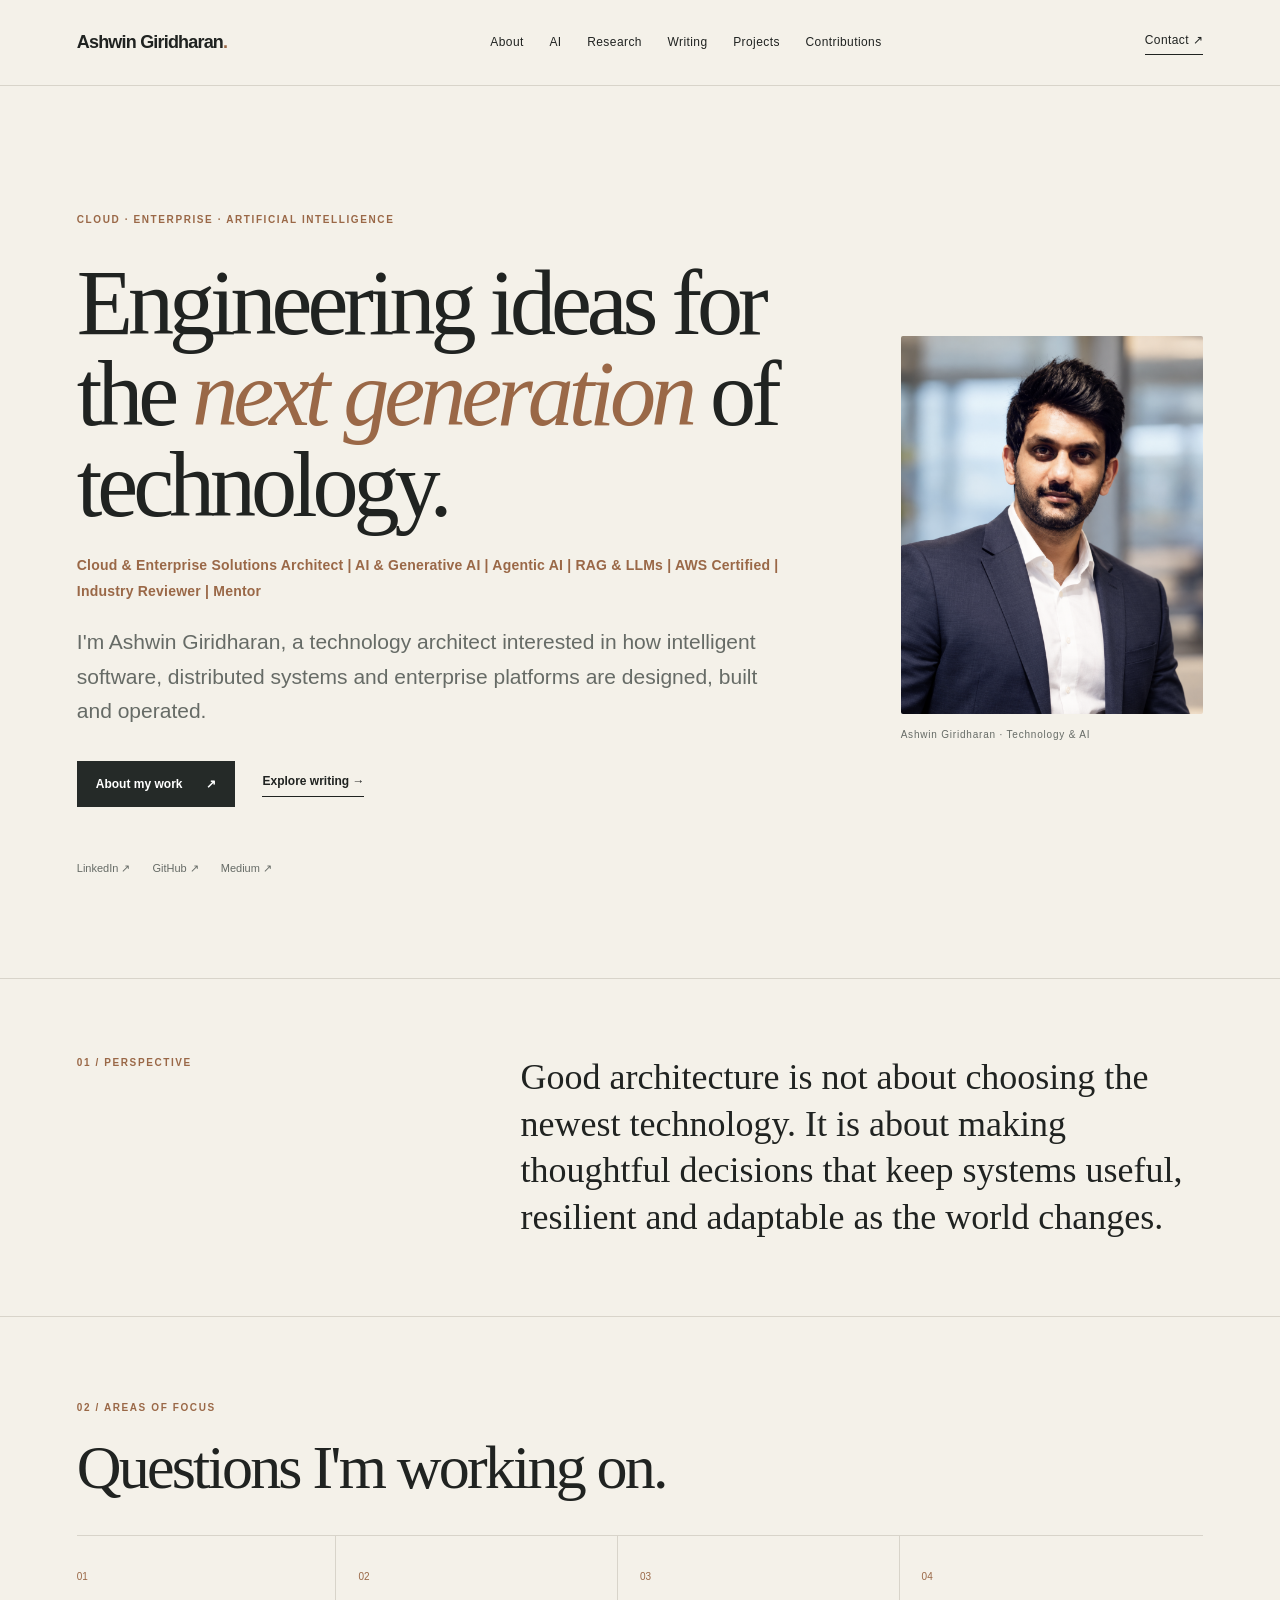
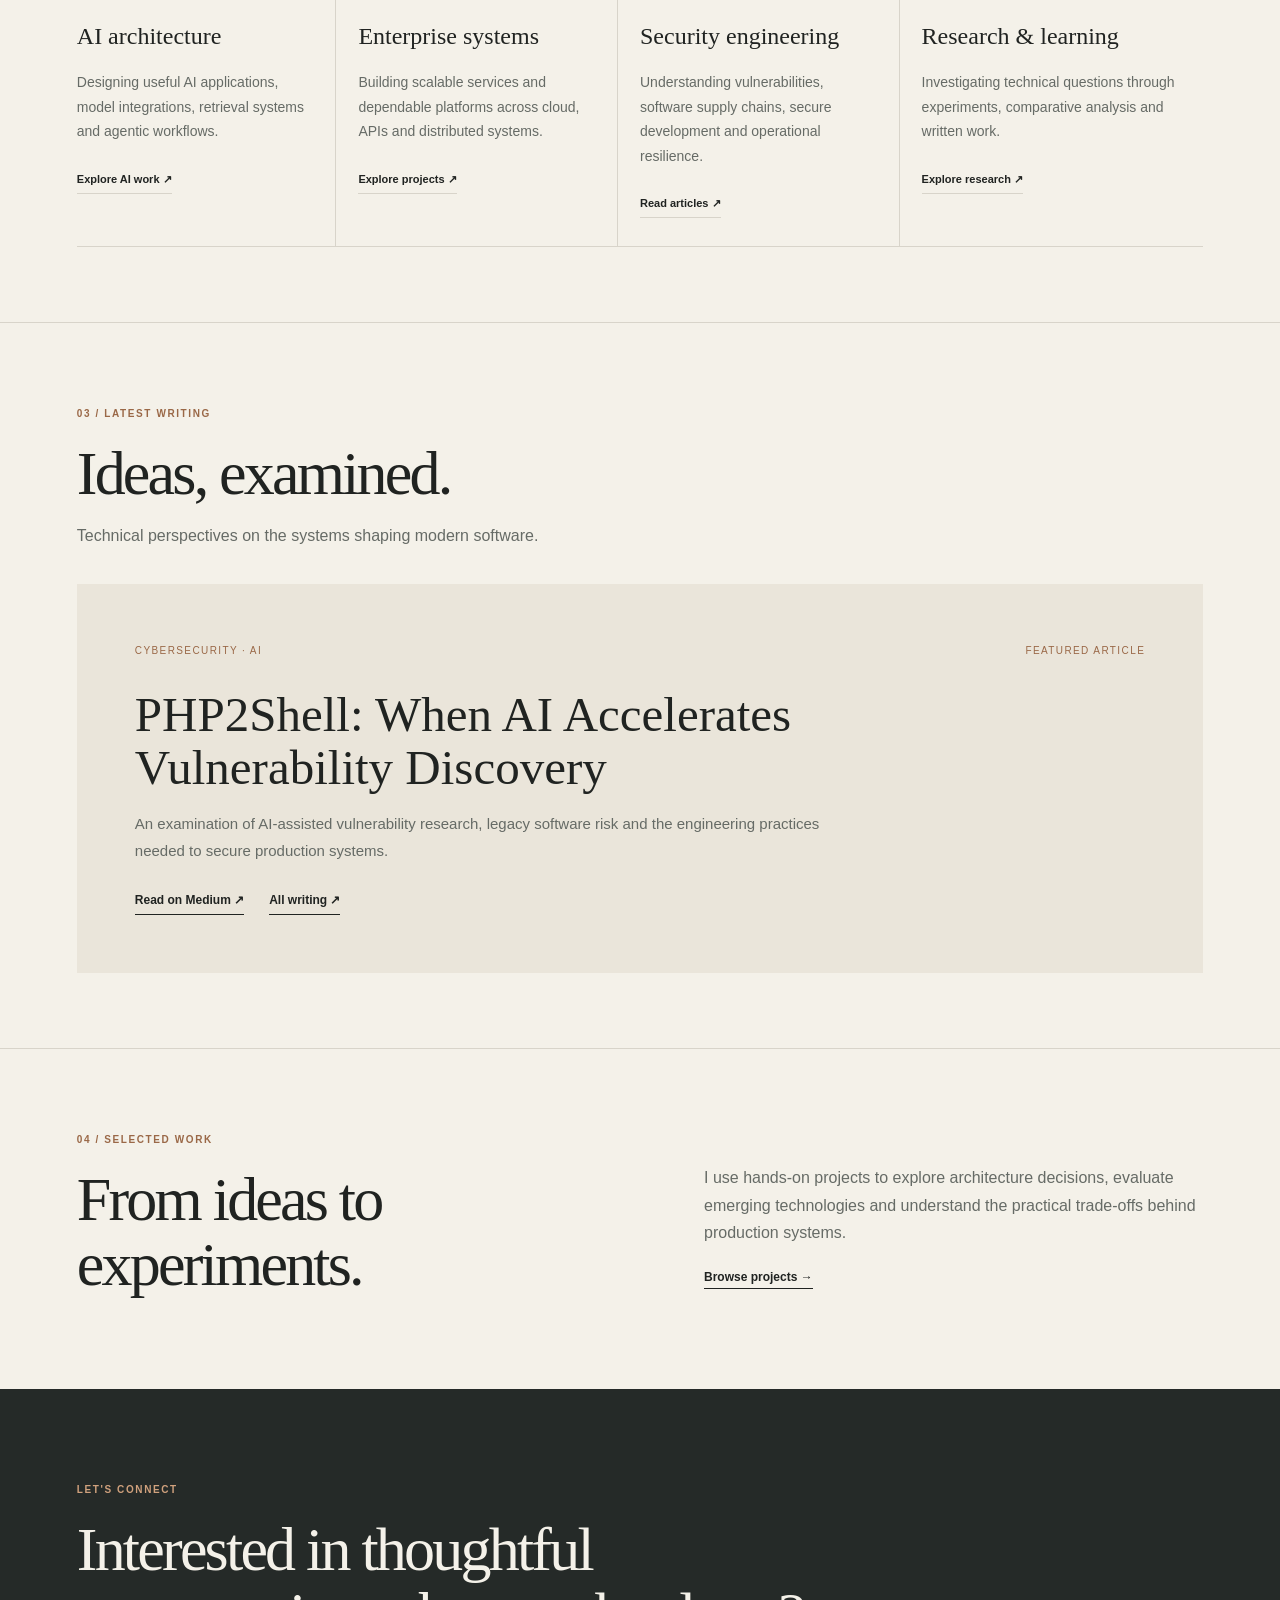
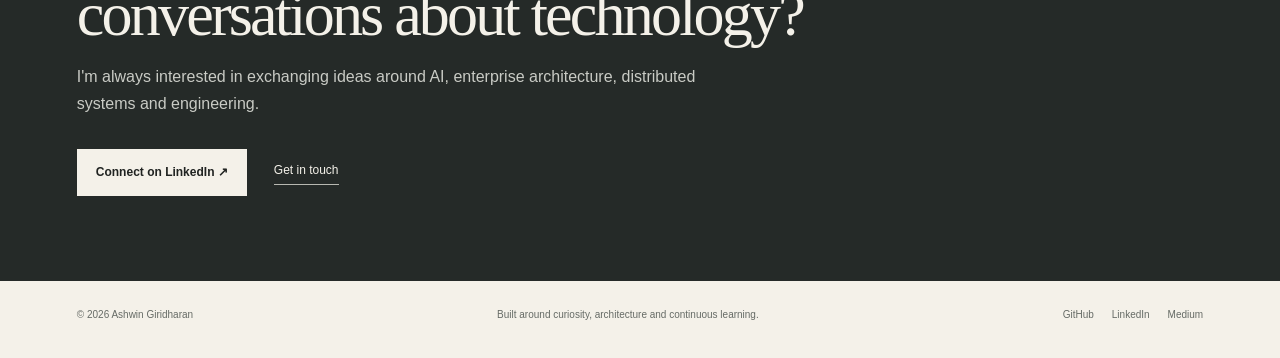
==== commit 8d0f7985: "Clarify professional identity in Person metadata" ====
--- a/index.html
+++ b/index.html
@@ -1,6 +1,6 @@
 <!doctype html>
 <html lang="en"><head><meta charset="utf-8"><meta name="viewport" content="width=device-width,initial-scale=1"><meta name="description" content="Ashwin Giridharan is a Cloud & Enterprise Solutions Architect specializing in AI, Generative AI, Agentic AI, RAG and LLMs. AWS Certified, Industry Reviewer and Mentor."><meta name="author" content="Ashwin Giridharan"><meta name="robots" content="index,follow"><link rel="canonical" href="https://ashwingiridharan.com/"><meta property="og:type" content="website"><meta property="og:url" content="https://ashwingiridharan.com/"><meta property="og:site_name" content="Ashwin Giridharan"><meta property="og:title" content="Ashwin Giridharan — Technology, AI & Architecture"><meta property="og:description" content="Perspectives and projects across AI architecture, enterprise systems, distributed infrastructure and cybersecurity."><meta property="og:image" content="https://ashwingiridharan.com/og-image.png"><meta name="twitter:card" content="summary_large_image"><meta name="twitter:title" content="Ashwin Giridharan — Technology, AI & Architecture"><meta name="twitter:description" content="AI architecture, enterprise systems, distributed infrastructure and cybersecurity."><meta name="twitter:image" content="https://ashwingiridharan.com/og-image.png"><title>Ashwin Giridharan | AI & Enterprise Technology Architect</title><link rel="icon" type="image/png" sizes="32x32" href="/favicon-32.png"><link rel="apple-touch-icon" sizes="180x180" href="/apple-touch-icon.png"><link rel="stylesheet" href="/style.css">
-<script type="application/ld+json">{"@context":"https://schema.org","@type":"Person","@id":"https://ashwingiridharan.com/#person","name":"Ashwin Giridharan","url":"https://ashwingiridharan.com/","image":"https://ashwingiridharan.com/images/ashwin-giridharan.png","jobTitle":"Cloud & Enterprise Solutions Architect","description":"Cloud & Enterprise Solutions Architect | AI & Generative AI | Agentic AI | RAG & LLMs | AWS Certified | Industry Reviewer | Mentor.","sameAs":["https://www.linkedin.com/in/ashwingiridharan7/","https://github.com/giridharan-ashwin","https://medium.com/@gashwin7"],"knowsAbout":["Artificial Intelligence","AI Architecture","Enterprise Architecture","Distributed Systems","Cloud Computing","Cybersecurity","Generative AI","Large Language Models","Retrieval-Augmented Generation","Agentic AI"]}</script></head>
+<script type="application/ld+json">{"@context":"https://schema.org","@type":"Person","@id":"https://ashwingiridharan.com/#person","name":"Ashwin Giridharan","disambiguatingDescription":"Cloud and enterprise technology architect focused on AI, generative AI, agentic AI, retrieval-augmented generation, large language models and distributed systems. Official profiles are linked from this website.","identifier":{"@type":"PropertyValue","propertyID":"LinkedIn profile","value":"ashwingiridharan7"},"mainEntityOfPage":"https://ashwingiridharan.com/about/","url":"https://ashwingiridharan.com/","image":"https://ashwingiridharan.com/images/ashwin-giridharan.png","jobTitle":"Cloud & Enterprise Solutions Architect","description":"Cloud & Enterprise Solutions Architect | AI & Generative AI | Agentic AI | RAG & LLMs | AWS Certified | Industry Reviewer | Mentor.","sameAs":["https://www.linkedin.com/in/ashwingiridharan7/","https://github.com/giridharan-ashwin","https://medium.com/@gashwin7"],"knowsAbout":["Artificial Intelligence","AI Architecture","Enterprise Architecture","Distributed Systems","Cloud Computing","Cybersecurity","Generative AI","Large Language Models","Retrieval-Augmented Generation","Agentic AI"]}</script></head>
 <body><header class="site-header"><a class="site-brand" href="/">Ashwin Giridharan<span>.</span></a><nav class="site-nav" aria-label="Main navigation"><a href="/about/">About</a><a href="/ai.html">AI</a><a href="/research/">Research</a><a href="/articles/">Writing</a><a href="/projects/">Projects</a><a href="/contributions/">Contributions</a></nav><a class="header-contact" href="https://www.linkedin.com/in/ashwingiridharan7/" target="_blank" rel="me noopener noreferrer">Contact ↗</a></header>
 <main><section class="editorial-hero"><div class="hero-copy"><p class="eyebrow">CLOUD · ENTERPRISE · ARTIFICIAL INTELLIGENCE</p><h1>Engineering ideas for the <em>next generation</em> of technology.</h1><p class="hero-positioning">Cloud & Enterprise Solutions Architect | AI & Generative AI | Agentic AI | RAG & LLMs | AWS Certified | Industry Reviewer | Mentor</p><p class="hero-intro">I'm Ashwin Giridharan, a technology architect interested in how intelligent software, distributed systems and enterprise platforms are designed, built and operated.</p><div class="hero-links"><a class="button button-dark" href="/about/">About my work <span>↗</span></a><a class="text-link" href="/articles/">Explore writing →</a></div><div class="hero-social"><a href="https://www.linkedin.com/in/ashwingiridharan7/" target="_blank" rel="me noopener noreferrer">LinkedIn ↗</a><a href="https://github.com/giridharan-ashwin" target="_blank" rel="me noopener noreferrer">GitHub ↗</a><a href="https://medium.com/@gashwin7" target="_blank" rel="me noopener noreferrer">Medium ↗</a></div></div><figure class="hero-portrait"><img src="/images/ashwin-giridharan.png" alt="Portrait of Ashwin Giridharan" width="600" height="760" fetchpriority="high"><figcaption>Ashwin Giridharan · Technology & AI</figcaption></figure></section>
 <section class="intro-strip"><span class="section-kicker">01 / PERSPECTIVE</span><p>Good architecture is not about choosing the newest technology. It is about making thoughtful decisions that keep systems useful, resilient and adaptable as the world changes.</p></section>
--- a/style.css
+++ b/style.css
@@ -1 +1 @@
-:root{--paper:#f4f1e9;--ink:#202321;--muted:#666b66;--line:#d8d4ca;--accent:#9a6847;--dark:#252a28;--serif:Georgia,"Times New Roman",serif;--sans:Inter,-apple-system,BlinkMacSystemFont,"Segoe UI",Arial,sans-serif}*{box-sizing:border-box}html{scroll-behavior:smooth}body{margin:0;background:var(--paper);color:var(--ink);font-family:var(--sans);line-height:1.7}a{color:inherit;text-decoration:none}a:hover{color:var(--accent)}img{max-width:100%;height:auto}.site-header{max-width:1320px;margin:auto;padding:27px 6vw;display:flex;align-items:center;justify-content:space-between;gap:28px;border-bottom:1px solid var(--line)}.site-brand{font-size:18px;font-weight:750;letter-spacing:-.045em;white-space:nowrap}.site-brand span{color:var(--accent)}.site-nav{display:flex;gap:clamp(12px,2vw,30px);align-items:center}.site-nav a,.header-contact{font-size:12px;letter-spacing:.035em}.site-nav a[aria-current=page]{text-decoration:underline;text-decoration-color:var(--accent);text-underline-offset:7px}.header-contact{border-bottom:1px solid var(--ink);padding-bottom:4px;white-space:nowrap}.editorial-hero{max-width:1320px;margin:auto;padding:clamp(65px,9vw,130px) 6vw 100px;display:grid;grid-template-columns:minmax(0,1.55fr) minmax(240px,.65fr);gap:8vw;align-items:center}.eyebrow,.section-kicker,.article-meta,.status-label{font-size:10px;letter-spacing:.16em;font-weight:750;color:var(--accent);text-transform:uppercase}.hero-copy h1,.page-title{font-family:var(--serif);font-weight:400;letter-spacing:-.055em;line-height:.99}.hero-copy h1{font-size:clamp(54px,7.2vw,104px);max-width:850px;margin:30px 0}.hero-copy h1 em{font-weight:400;color:var(--accent)}.hero-intro,.page-lead{font-size:clamp(17px,1.7vw,21px);line-height:1.65;color:var(--muted);max-width:690px}.hero-links{display:flex;align-items:center;gap:27px;flex-wrap:wrap;margin-top:32px}.button{display:inline-flex;align-items:center;gap:24px;padding:13px 19px;font-size:12px;font-weight:650}.button-dark{background:var(--dark);color:#fff}.button-dark:hover{color:#fff;background:var(--accent)}.text-link{font-size:12px;font-weight:700;border-bottom:1px solid var(--ink);padding-bottom:4px}.hero-social{display:flex;gap:22px;margin-top:52px}.hero-social a{font-size:11px;color:var(--muted)}.hero-portrait{margin:0;max-width:360px;justify-self:end}.hero-portrait img{display:block;width:100%;aspect-ratio:4/5;object-fit:cover;object-position:center;border-radius:2px;filter:saturate(.82)}.hero-portrait figcaption{font-size:10px;color:var(--muted);letter-spacing:.08em;margin-top:12px}.intro-strip,.content-section,.feature-section,.split-section{max-width:1320px;margin:auto;padding:75px 6vw;border-top:1px solid var(--line)}.intro-strip{display:grid;grid-template-columns:1fr 2fr;gap:8vw;align-items:start}.intro-strip p{font-family:var(--serif);font-size:clamp(23px,3vw,36px);line-height:1.3;margin:0;max-width:850px}.section-heading{margin-bottom:35px}.section-heading h2,.split-section h2,.closing-section h2{font-family:var(--serif);font-size:clamp(36px,5vw,62px);line-height:1.05;letter-spacing:-.045em;font-weight:400;margin:16px 0}.section-heading>p,.split-copy p{color:var(--muted);max-width:650px}.focus-grid{display:grid;grid-template-columns:repeat(4,1fr);border-top:1px solid var(--line);border-bottom:1px solid var(--line)}.focus-card{padding:25px 22px 28px 0;border-right:1px solid var(--line);margin-right:22px}.focus-card:last-child{border:0;margin:0}.focus-card>span{font-size:10px;color:var(--accent)}.focus-card h3{font-family:var(--serif);font-size:24px;font-weight:400;margin:27px 0 10px}.focus-card p,.featured-article p,.research-block p,.project-row p{font-size:14px;color:var(--muted);line-height:1.75}.focus-card a,.article-read{display:inline-block;font-size:11px;font-weight:700;border-bottom:1px solid var(--line);padding-bottom:4px;margin-top:12px}.featured-article{background:#eae5da;padding:clamp(28px,5vw,58px)}.feature-meta{display:flex;justify-content:space-between;gap:15px;color:var(--accent);font-size:10px;letter-spacing:.14em}.featured-article h3{font-family:var(--serif);font-weight:400;font-size:clamp(30px,4vw,49px);line-height:1.08;max-width:800px;margin:30px 0 16px}.featured-article p{max-width:730px;font-size:15px}.feature-actions{display:flex;gap:25px;margin-top:26px}.feature-actions a{font-size:12px;font-weight:700;border-bottom:1px solid var(--ink);padding-bottom:4px}.split-section{display:grid;grid-template-columns:1fr 1fr;gap:10vw}.split-section h2{max-width:500px}.split-copy{align-self:center}.closing-section{background:var(--dark);color:#f4f1e9;padding:85px max(6vw,calc((100vw - 1320px)/2));}.closing-section .section-kicker{color:#d0a17d}.closing-section h2{max-width:780px}.closing-section p{color:#c9cbc5;max-width:620px}.button-light{background:var(--paper);color:var(--ink)}.closing-link{font-size:12px;border-bottom:1px solid #b7b8b1;padding-bottom:4px}.site-footer{max-width:1320px;margin:auto;padding:25px 6vw 35px;display:flex;justify-content:space-between;gap:18px;flex-wrap:wrap;font-size:10px;color:var(--muted)}.site-footer div{display:flex;gap:18px}.inner-page{max-width:1160px;margin:auto;padding:85px 6vw 120px}.page-title{font-size:clamp(48px,7vw,82px);margin:22px 0}.profile-layout{display:grid;grid-template-columns:minmax(190px,.55fr) 1.45fr;gap:7vw;align-items:start;margin-top:55px}.about-portrait{width:100%;max-width:330px;aspect-ratio:4/5;object-fit:cover}.profile-layout p:not(.page-lead){color:var(--muted)}.profile-layout h2,.research-block h2,.project-row h2{font-family:var(--serif);font-size:29px;font-weight:400;margin:38px 0 12px}.editorial-list{padding-left:20px;color:var(--muted)}.profile-links{display:flex;gap:22px;flex-wrap:wrap}.profile-links a{font-size:12px;border-bottom:1px solid var(--line)}.article-list{margin-top:55px;border-top:1px solid var(--line)}.article-row{display:grid;grid-template-columns:.65fr 1.35fr;gap:5vw;padding:32px 0;border-bottom:1px solid var(--line)}.article-row h2{font-family:var(--serif);font-size:clamp(25px,3vw,35px);line-height:1.12;font-weight:400;margin:0 0 12px}.article-row p{color:var(--muted);font-size:14px}.article-meta{padding-top:8px}.archive-note{font-size:12px;color:var(--muted);margin-top:35px}.research-block,.project-row{padding:30px 0;border-bottom:1px solid var(--line)}.research-block h2,.project-row h2{margin:12px 0}.project-row{display:grid;grid-template-columns:.65fr 1.35fr;gap:5vw}.page-callout{background:#eae5da;padding:35px;margin-top:50px}.page-callout h2{font-family:var(--serif);font-size:32px;font-weight:400;margin:0}.page-callout p{color:var(--muted)}@media(max-width:900px){.site-header{padding:22px 5vw;flex-wrap:wrap}.site-nav{order:3;width:100%;overflow-x:auto;padding:8px 0}.editorial-hero{grid-template-columns:1fr .55fr;gap:5vw;padding-left:5vw;padding-right:5vw}.focus-grid{grid-template-columns:repeat(2,1fr)}.focus-card:nth-child(2){border-right:0}.focus-card:nth-child(3),.focus-card:nth-child(4){border-top:1px solid var(--line)}.intro-strip,.content-section,.feature-section,.split-section{padding-left:5vw;padding-right:5vw}.closing-section{padding-left:5vw;padding-right:5vw}}@media(max-width:620px){.editorial-hero{grid-template-columns:1fr;padding-top:58px}.hero-portrait{justify-self:start;width:64%;max-width:270px;grid-row:1}.hero-copy h1{font-size:clamp(48px,13vw,72px);margin:24px 0}.hero-social{margin-top:35px}.intro-strip,.split-section{grid-template-columns:1fr;gap:20px}.focus-grid{grid-template-columns:1fr}.focus-card,.focus-card:nth-child(2){border-right:0;border-bottom:1px solid var(--line);margin:0;padding:23px 0}.focus-card:nth-child(3){border-top:0}.focus-card:last-child{border-bottom:0}.article-row,.project-row,.profile-layout{grid-template-columns:1fr;gap:12px}.about-portrait{max-width:230px}.feature-meta{flex-direction:column}.inner-page{padding-top:60px}.site-footer{flex-direction:column}.site-nav{gap:18px}.site-nav a{white-space:nowrap}}+:root{--paper:#f4f1e9;--ink:#202321;--muted:#666b66;--line:#d8d4ca;--accent:#9a6847;--dark:#252a28;--serif:Georgia,"Times New Roman",serif;--sans:Inter,-apple-system,BlinkMacSystemFont,"Segoe UI",Arial,sans-serif}*{box-sizing:border-box}html{scroll-behavior:smooth}body{margin:0;background:var(--paper);color:var(--ink);font-family:var(--sans);line-height:1.7}a{color:inherit;text-decoration:none}a:hover{color:var(--accent)}img{max-width:100%;height:auto}.site-header{max-width:1320px;margin:auto;padding:27px 6vw;display:flex;align-items:center;justify-content:space-between;gap:28px;border-bottom:1px solid var(--line)}.site-brand{font-size:18px;font-weight:750;letter-spacing:-.045em;white-space:nowrap}.site-brand span{color:var(--accent)}.site-nav{display:flex;gap:clamp(12px,2vw,30px);align-items:center}.site-nav a,.header-contact{font-size:12px;letter-spacing:.035em}.site-nav a[aria-current=page]{text-decoration:underline;text-decoration-color:var(--accent);text-underline-offset:7px}.header-contact{border-bottom:1px solid var(--ink);padding-bottom:4px;white-space:nowrap}.editorial-hero{max-width:1320px;margin:auto;padding:clamp(65px,9vw,130px) 6vw 100px;display:grid;grid-template-columns:minmax(0,1.55fr) minmax(240px,.65fr);gap:8vw;align-items:center}.eyebrow,.section-kicker,.article-meta,.status-label{font-size:10px;letter-spacing:.16em;font-weight:750;color:var(--accent);text-transform:uppercase}.hero-copy h1,.page-title{font-family:var(--serif);font-weight:400;letter-spacing:-.055em;line-height:.99}.hero-copy h1{font-size:clamp(54px,7.2vw,104px);max-width:850px;margin:30px 0}.hero-copy h1 em{font-weight:400;color:var(--accent)}.hero-positioning{max-width:760px;margin:-8px 0 18px;color:var(--accent);font-size:clamp(12px,1.15vw,14px);font-weight:700;line-height:1.8;letter-spacing:.015em}.hero-intro,.page-lead{font-size:clamp(17px,1.7vw,21px);line-height:1.65;color:var(--muted);max-width:690px}.hero-links{display:flex;align-items:center;gap:27px;flex-wrap:wrap;margin-top:32px}.button{display:inline-flex;align-items:center;gap:24px;padding:13px 19px;font-size:12px;font-weight:650}.button-dark{background:var(--dark);color:#fff}.button-dark:hover{color:#fff;background:var(--accent)}.text-link{font-size:12px;font-weight:700;border-bottom:1px solid var(--ink);padding-bottom:4px}.hero-social{display:flex;gap:22px;margin-top:52px}.hero-social a{font-size:11px;color:var(--muted)}.hero-portrait{margin:0;max-width:360px;justify-self:end}.hero-portrait img{display:block;width:100%;aspect-ratio:4/5;object-fit:cover;object-position:center;border-radius:2px;filter:saturate(.82)}.hero-portrait figcaption{font-size:10px;color:var(--muted);letter-spacing:.08em;margin-top:12px}.intro-strip,.content-section,.feature-section,.split-section{max-width:1320px;margin:auto;padding:75px 6vw;border-top:1px solid var(--line)}.intro-strip{display:grid;grid-template-columns:1fr 2fr;gap:8vw;align-items:start}.intro-strip p{font-family:var(--serif);font-size:clamp(23px,3vw,36px);line-height:1.3;margin:0;max-width:850px}.section-heading{margin-bottom:35px}.section-heading h2,.split-section h2,.closing-section h2{font-family:var(--serif);font-size:clamp(36px,5vw,62px);line-height:1.05;letter-spacing:-.045em;font-weight:400;margin:16px 0}.section-heading>p,.split-copy p{color:var(--muted);max-width:650px}.focus-grid{display:grid;grid-template-columns:repeat(4,1fr);border-top:1px solid var(--line);border-bottom:1px solid var(--line)}.focus-card{padding:25px 22px 28px 0;border-right:1px solid var(--line);margin-right:22px}.focus-card:last-child{border:0;margin:0}.focus-card>span{font-size:10px;color:var(--accent)}.focus-card h3{font-family:var(--serif);font-size:24px;font-weight:400;margin:27px 0 10px}.focus-card p,.featured-article p,.research-block p,.project-row p{font-size:14px;color:var(--muted);line-height:1.75}.focus-card a,.article-read{display:inline-block;font-size:11px;font-weight:700;border-bottom:1px solid var(--line);padding-bottom:4px;margin-top:12px}.featured-article{background:#eae5da;padding:clamp(28px,5vw,58px)}.feature-meta{display:flex;justify-content:space-between;gap:15px;color:var(--accent);font-size:10px;letter-spacing:.14em}.featured-article h3{font-family:var(--serif);font-weight:400;font-size:clamp(30px,4vw,49px);line-height:1.08;max-width:800px;margin:30px 0 16px}.featured-article p{max-width:730px;font-size:15px}.feature-actions{display:flex;gap:25px;margin-top:26px}.feature-actions a{font-size:12px;font-weight:700;border-bottom:1px solid var(--ink);padding-bottom:4px}.split-section{display:grid;grid-template-columns:1fr 1fr;gap:10vw}.split-section h2{max-width:500px}.split-copy{align-self:center}.closing-section{background:var(--dark);color:#f4f1e9;padding:85px max(6vw,calc((100vw - 1320px)/2));}.closing-section .section-kicker{color:#d0a17d}.closing-section h2{max-width:780px}.closing-section p{color:#c9cbc5;max-width:620px}.button-light{background:var(--paper);color:var(--ink)}.closing-link{font-size:12px;border-bottom:1px solid #b7b8b1;padding-bottom:4px}.site-footer{max-width:1320px;margin:auto;padding:25px 6vw 35px;display:flex;justify-content:space-between;gap:18px;flex-wrap:wrap;font-size:10px;color:var(--muted)}.site-footer div{display:flex;gap:18px}.inner-page{max-width:1160px;margin:auto;padding:85px 6vw 120px}.page-title{font-size:clamp(48px,7vw,82px);margin:22px 0}.profile-layout{display:grid;grid-template-columns:minmax(190px,.55fr) 1.45fr;gap:7vw;align-items:start;margin-top:55px}.about-portrait{width:100%;max-width:330px;aspect-ratio:4/5;object-fit:cover}.profile-layout p:not(.page-lead){color:var(--muted)}.profile-layout h2,.research-block h2,.project-row h2{font-family:var(--serif);font-size:29px;font-weight:400;margin:38px 0 12px}.editorial-list{padding-left:20px;color:var(--muted)}.profile-links{display:flex;gap:22px;flex-wrap:wrap}.profile-links a{font-size:12px;border-bottom:1px solid var(--line)}.article-list{margin-top:55px;border-top:1px solid var(--line)}.article-row{display:grid;grid-template-columns:.65fr 1.35fr;gap:5vw;padding:32px 0;border-bottom:1px solid var(--line)}.article-row h2{font-family:var(--serif);font-size:clamp(25px,3vw,35px);line-height:1.12;font-weight:400;margin:0 0 12px}.article-row p{color:var(--muted);font-size:14px}.article-meta{padding-top:8px}.archive-note{font-size:12px;color:var(--muted);margin-top:35px}.research-block,.project-row{padding:30px 0;border-bottom:1px solid var(--line)}.research-block h2,.project-row h2{margin:12px 0}.project-row{display:grid;grid-template-columns:.65fr 1.35fr;gap:5vw}.page-callout{background:#eae5da;padding:35px;margin-top:50px}.page-callout h2{font-family:var(--serif);font-size:32px;font-weight:400;margin:0}.page-callout p{color:var(--muted)}@media(max-width:900px){.site-header{padding:22px 5vw;flex-wrap:wrap}.site-nav{order:3;width:100%;overflow-x:auto;padding:8px 0}.editorial-hero{grid-template-columns:1fr .55fr;gap:5vw;padding-left:5vw;padding-right:5vw}.focus-grid{grid-template-columns:repeat(2,1fr)}.focus-card:nth-child(2){border-right:0}.focus-card:nth-child(3),.focus-card:nth-child(4){border-top:1px solid var(--line)}.intro-strip,.content-section,.feature-section,.split-section{padding-left:5vw;padding-right:5vw}.closing-section{padding-left:5vw;padding-right:5vw}}@media(max-width:620px){.editorial-hero{grid-template-columns:1fr;padding-top:58px}.hero-portrait{justify-self:start;width:64%;max-width:270px;grid-row:1}.hero-copy h1{font-size:clamp(48px,13vw,72px);margin:24px 0}.hero-social{margin-top:35px}.intro-strip,.split-section{grid-template-columns:1fr;gap:20px}.focus-grid{grid-template-columns:1fr}.focus-card,.focus-card:nth-child(2){border-right:0;border-bottom:1px solid var(--line);margin:0;padding:23px 0}.focus-card:nth-child(3){border-top:0}.focus-card:last-child{border-bottom:0}.article-row,.project-row,.profile-layout{grid-template-columns:1fr;gap:12px}.about-portrait{max-width:230px}.feature-meta{flex-direction:column}.inner-page{padding-top:60px}.site-footer{flex-direction:column}.site-nav{gap:18px}.site-nav a{white-space:nowrap}}
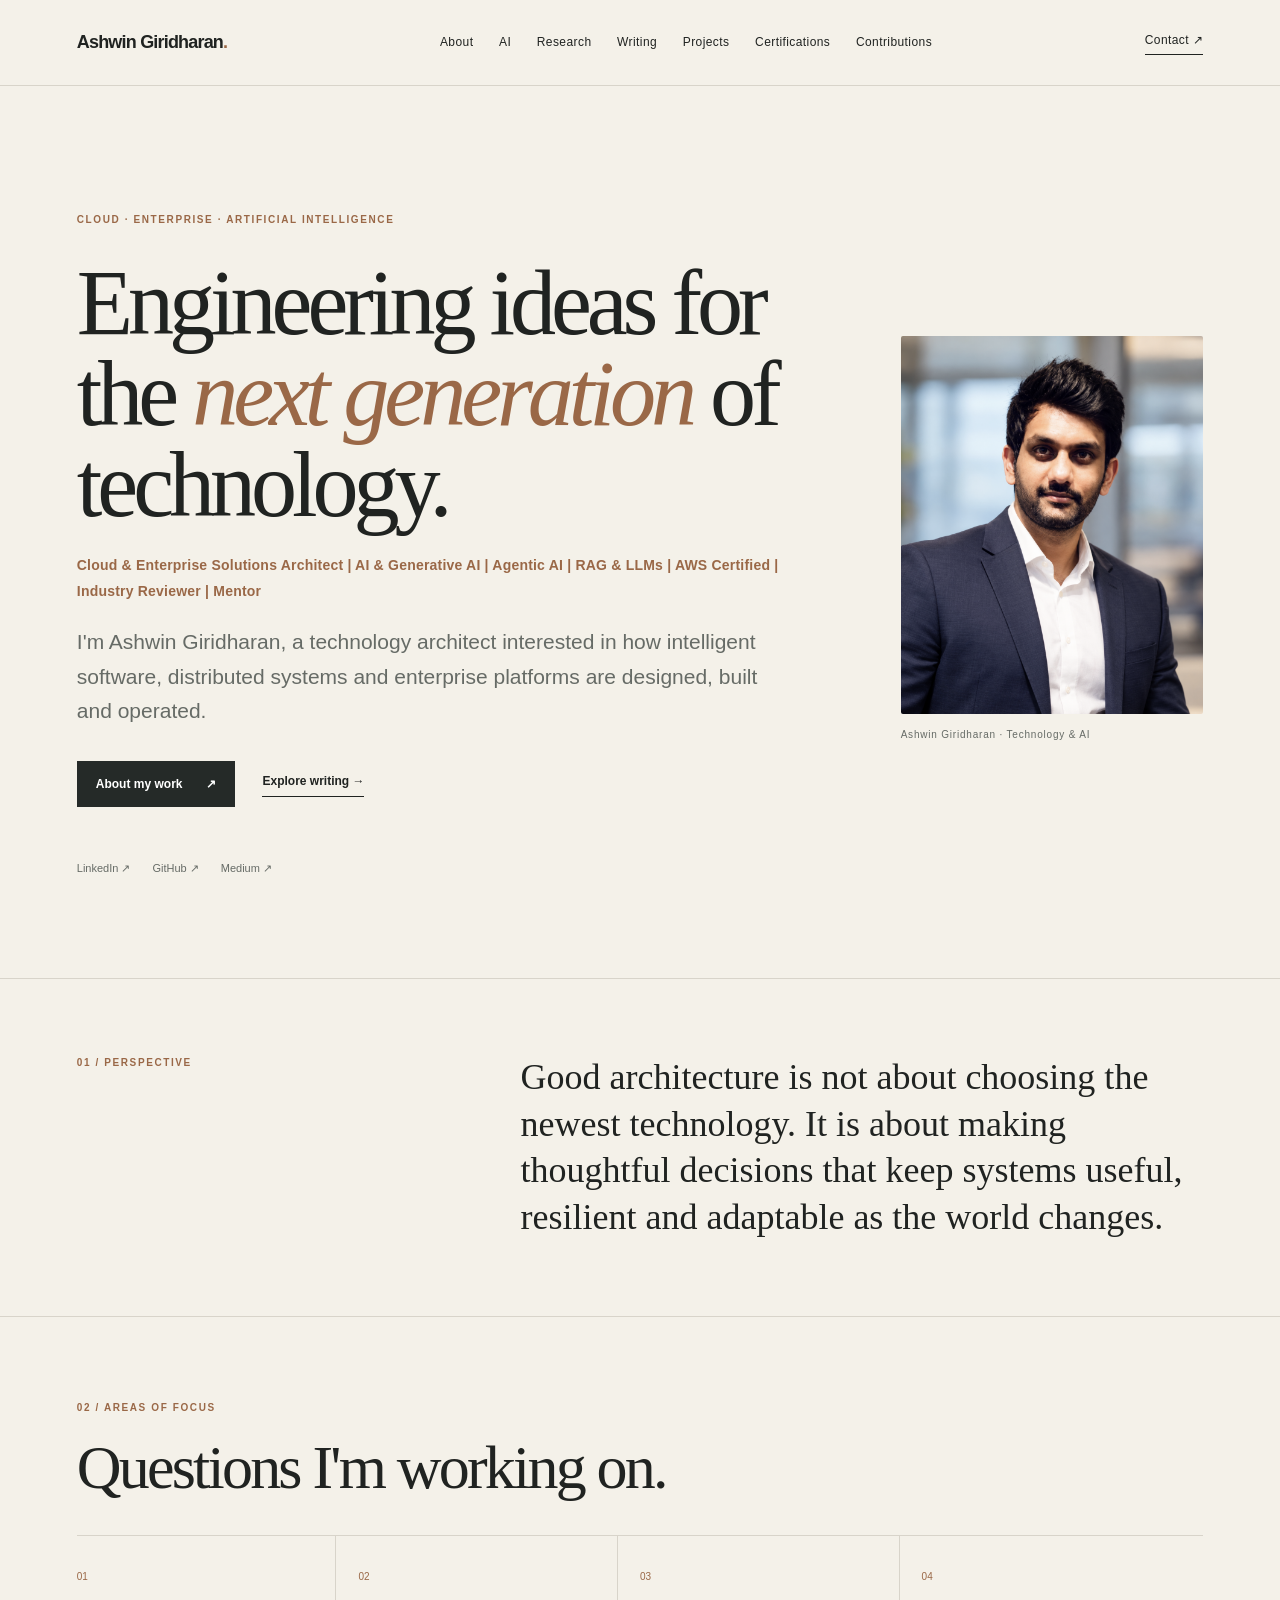
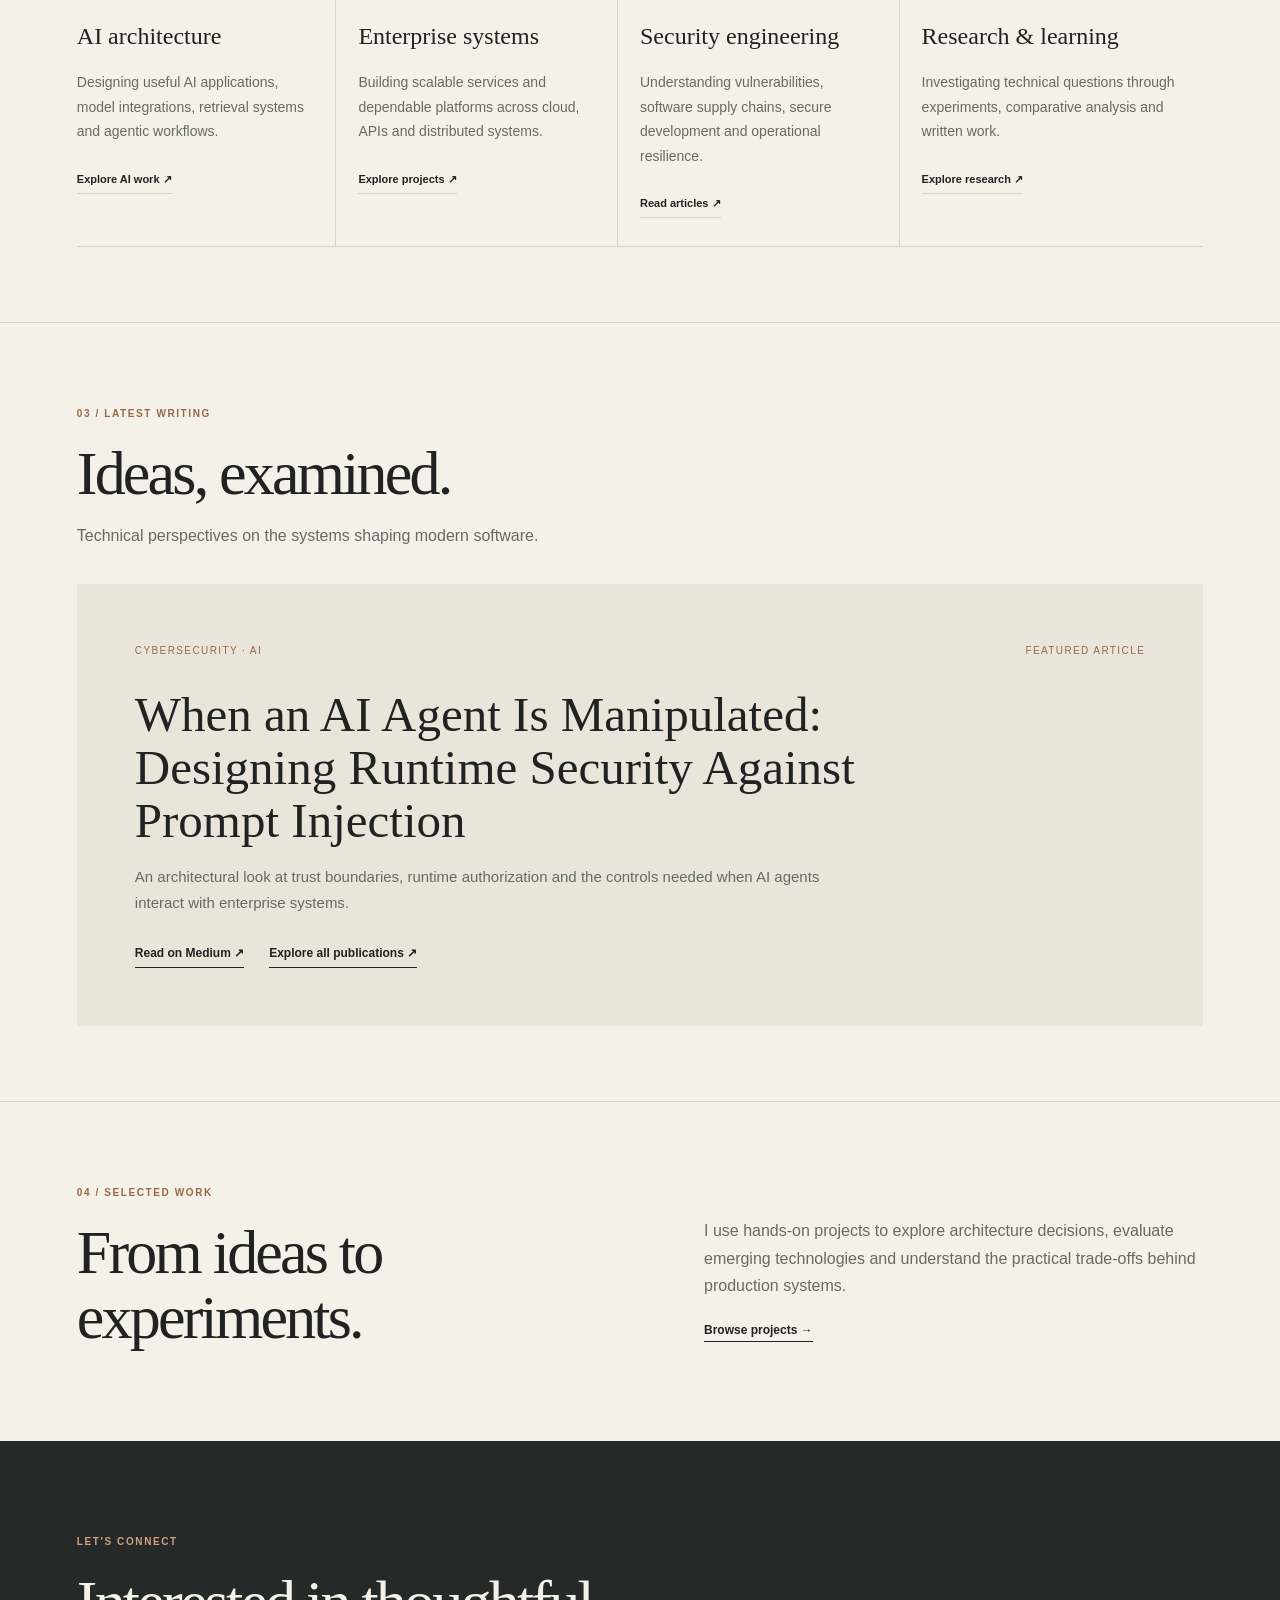
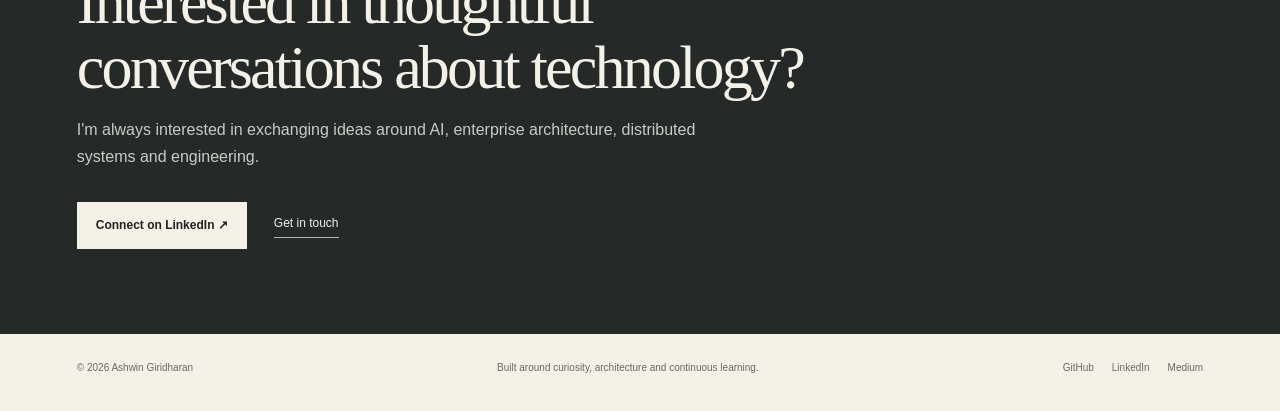
==== commit 0025bc16: "Refresh homepage positioning and featured publication" ====
--- a/index.html
+++ b/index.html
@@ -1,11 +1,11 @@
 <!doctype html>
-<html lang="en"><head><meta charset="utf-8"><meta name="viewport" content="width=device-width,initial-scale=1"><meta name="description" content="Ashwin Giridharan is a Cloud & Enterprise Solutions Architect specializing in AI, Generative AI, Agentic AI, RAG and LLMs. AWS Certified, Industry Reviewer and Mentor."><meta name="author" content="Ashwin Giridharan"><meta name="robots" content="index,follow"><link rel="canonical" href="https://ashwingiridharan.com/"><meta property="og:type" content="website"><meta property="og:url" content="https://ashwingiridharan.com/"><meta property="og:site_name" content="Ashwin Giridharan"><meta property="og:title" content="Ashwin Giridharan — Technology, AI & Architecture"><meta property="og:description" content="Perspectives and projects across AI architecture, enterprise systems, distributed infrastructure and cybersecurity."><meta property="og:image" content="https://ashwingiridharan.com/og-image.png"><meta name="twitter:card" content="summary_large_image"><meta name="twitter:title" content="Ashwin Giridharan — Technology, AI & Architecture"><meta name="twitter:description" content="AI architecture, enterprise systems, distributed infrastructure and cybersecurity."><meta name="twitter:image" content="https://ashwingiridharan.com/og-image.png"><title>Ashwin Giridharan | AI & Enterprise Technology Architect</title><link rel="icon" type="image/png" sizes="32x32" href="/favicon-32.png"><link rel="apple-touch-icon" sizes="180x180" href="/apple-touch-icon.png"><link rel="stylesheet" href="/style.css">
-<script type="application/ld+json">{"@context":"https://schema.org","@type":"Person","@id":"https://ashwingiridharan.com/#person","name":"Ashwin Giridharan","disambiguatingDescription":"Cloud and enterprise technology architect focused on AI, generative AI, agentic AI, retrieval-augmented generation, large language models and distributed systems. Official profiles are linked from this website.","identifier":{"@type":"PropertyValue","propertyID":"LinkedIn profile","value":"ashwingiridharan7"},"mainEntityOfPage":"https://ashwingiridharan.com/about/","url":"https://ashwingiridharan.com/","image":"https://ashwingiridharan.com/images/ashwin-giridharan.png","jobTitle":"Cloud & Enterprise Solutions Architect","description":"Cloud & Enterprise Solutions Architect | AI & Generative AI | Agentic AI | RAG & LLMs | AWS Certified | Industry Reviewer | Mentor.","sameAs":["https://www.linkedin.com/in/ashwingiridharan7/","https://github.com/giridharan-ashwin","https://medium.com/@gashwin7"],"knowsAbout":["Artificial Intelligence","AI Architecture","Enterprise Architecture","Distributed Systems","Cloud Computing","Cybersecurity","Generative AI","Large Language Models","Retrieval-Augmented Generation","Agentic AI"]}</script></head>
-<body><header class="site-header"><a class="site-brand" href="/">Ashwin Giridharan<span>.</span></a><nav class="site-nav" aria-label="Main navigation"><a href="/about/">About</a><a href="/ai.html">AI</a><a href="/research/">Research</a><a href="/articles/">Writing</a><a href="/projects/">Projects</a><a href="/contributions/">Contributions</a></nav><a class="header-contact" href="https://www.linkedin.com/in/ashwingiridharan7/" target="_blank" rel="me noopener noreferrer">Contact ↗</a></header>
+<html lang="en"><head><meta charset="utf-8"><meta name="viewport" content="width=device-width,initial-scale=1"><meta name="description" content="Ashwin Giridharan is a Enterprise technology architect focused on application engineering, cloud-native systems, distributed architecture and artificial intelligence."><meta name="author" content="Ashwin Giridharan"><meta name="robots" content="index,follow"><link rel="canonical" href="https://ashwingiridharan.com/"><meta property="og:type" content="website"><meta property="og:url" content="https://ashwingiridharan.com/"><meta property="og:site_name" content="Ashwin Giridharan"><meta property="og:title" content="Ashwin Giridharan — Technology, AI & Architecture"><meta property="og:description" content="Perspectives and projects across AI architecture, enterprise systems, distributed infrastructure and cybersecurity."><meta property="og:image" content="https://ashwingiridharan.com/og-image.png"><meta name="twitter:card" content="summary_large_image"><meta name="twitter:title" content="Ashwin Giridharan — Technology, AI & Architecture"><meta name="twitter:description" content="AI architecture, enterprise systems, distributed infrastructure and cybersecurity."><meta name="twitter:image" content="https://ashwingiridharan.com/og-image.png"><title>Ashwin Giridharan | AI & Enterprise Technology Architect</title><link rel="icon" type="image/png" sizes="32x32" href="/favicon-32.png"><link rel="apple-touch-icon" sizes="180x180" href="/apple-touch-icon.png"><link rel="stylesheet" href="/style.css">
+<script type="application/ld+json">{"@context":"https://schema.org","@type":"Person","@id":"https://ashwingiridharan.com/#person","name":"Ashwin Giridharan","disambiguatingDescription":"Cloud and enterprise technology architect focused on AI, generative AI, agentic AI, retrieval-augmented generation, large language models and distributed systems. Official profiles are linked from this website.","identifier":{"@type":"PropertyValue","propertyID":"LinkedIn profile","value":"ashwingiridharan7"},"mainEntityOfPage":"https://ashwingiridharan.com/about/","url":"https://ashwingiridharan.com/","image":"https://ashwingiridharan.com/images/ashwin-giridharan.png","jobTitle":"Cloud & Enterprise Solutions Architect","description":"Cloud & Enterprise Technology Architecture | Application Engineering | Cloud-Native & Distributed Systems | Artificial Intelligence.","sameAs":["https://www.linkedin.com/in/ashwingiridharan7/","https://github.com/giridharan-ashwin","https://medium.com/@gashwin7"],"knowsAbout":["Artificial Intelligence","AI Architecture","Enterprise Architecture","Distributed Systems","Cloud Computing","Cybersecurity","Generative AI","Large Language Models","Retrieval-Augmented Generation","Agentic AI"]}</script></head>
+<body><header class="site-header"><a class="site-brand" href="/">Ashwin Giridharan<span>.</span></a><nav class="site-nav" aria-label="Main navigation"><a href="/about/">About</a><a href="/ai.html">AI</a><a href="/research/">Research</a><a href="/articles/">Writing</a><a href="/projects/">Projects</a><a href="/certifications/">Certifications</a><a href="/contributions/">Contributions</a></nav><a class="header-contact" href="https://www.linkedin.com/in/ashwingiridharan7/" target="_blank" rel="me noopener noreferrer">Contact ↗</a></header>
 <main><section class="editorial-hero"><div class="hero-copy"><p class="eyebrow">CLOUD · ENTERPRISE · ARTIFICIAL INTELLIGENCE</p><h1>Engineering ideas for the <em>next generation</em> of technology.</h1><p class="hero-positioning">Cloud & Enterprise Solutions Architect | AI & Generative AI | Agentic AI | RAG & LLMs | AWS Certified | Industry Reviewer | Mentor</p><p class="hero-intro">I'm Ashwin Giridharan, a technology architect interested in how intelligent software, distributed systems and enterprise platforms are designed, built and operated.</p><div class="hero-links"><a class="button button-dark" href="/about/">About my work <span>↗</span></a><a class="text-link" href="/articles/">Explore writing →</a></div><div class="hero-social"><a href="https://www.linkedin.com/in/ashwingiridharan7/" target="_blank" rel="me noopener noreferrer">LinkedIn ↗</a><a href="https://github.com/giridharan-ashwin" target="_blank" rel="me noopener noreferrer">GitHub ↗</a><a href="https://medium.com/@gashwin7" target="_blank" rel="me noopener noreferrer">Medium ↗</a></div></div><figure class="hero-portrait"><img src="/images/ashwin-giridharan.png" alt="Portrait of Ashwin Giridharan" width="600" height="760" fetchpriority="high"><figcaption>Ashwin Giridharan · Technology & AI</figcaption></figure></section>
 <section class="intro-strip"><span class="section-kicker">01 / PERSPECTIVE</span><p>Good architecture is not about choosing the newest technology. It is about making thoughtful decisions that keep systems useful, resilient and adaptable as the world changes.</p></section>
 <section class="content-section"><div class="section-heading"><span class="section-kicker">02 / AREAS OF FOCUS</span><h2>Questions I'm working on.</h2></div><div class="focus-grid"><article class="focus-card"><span>01</span><h3>AI architecture</h3><p>Designing useful AI applications, model integrations, retrieval systems and agentic workflows.</p><a href="/ai.html">Explore AI work ↗</a></article><article class="focus-card"><span>02</span><h3>Enterprise systems</h3><p>Building scalable services and dependable platforms across cloud, APIs and distributed systems.</p><a href="/projects/">Explore projects ↗</a></article><article class="focus-card"><span>03</span><h3>Security engineering</h3><p>Understanding vulnerabilities, software supply chains, secure development and operational resilience.</p><a href="/articles/">Read articles ↗</a></article><article class="focus-card"><span>04</span><h3>Research & learning</h3><p>Investigating technical questions through experiments, comparative analysis and written work.</p><a href="/research/">Explore research ↗</a></article></div></section>
-<section class="feature-section"><div class="section-heading"><span class="section-kicker">03 / LATEST WRITING</span><h2>Ideas, examined.</h2><p>Technical perspectives on the systems shaping modern software.</p></div><article class="featured-article"><div class="feature-meta"><span>CYBERSECURITY · AI</span><span>FEATURED ARTICLE</span></div><h3>PHP2Shell: When AI Accelerates Vulnerability Discovery</h3><p>An examination of AI-assisted vulnerability research, legacy software risk and the engineering practices needed to secure production systems.</p><div class="feature-actions"><a href="https://medium.com/@gashwin7/php2shell-when-ai-accelerates-vulnerability-discovery-is-our-software-engineering-lifecycle-ready-ce8a5acb45a2" target="_blank" rel="noopener noreferrer">Read on Medium ↗</a><a href="/articles/">All writing ↗</a></div></article></section>
+<section class="feature-section"><div class="section-heading"><span class="section-kicker">03 / LATEST WRITING</span><h2>Ideas, examined.</h2><p>Technical perspectives on the systems shaping modern software.</p></div><article class="featured-article"><div class="feature-meta"><span>CYBERSECURITY · AI</span><span>FEATURED ARTICLE</span></div><h3>When an AI Agent Is Manipulated: Designing Runtime Security Against Prompt Injection</h3><p>An architectural look at trust boundaries, runtime authorization and the controls needed when AI agents interact with enterprise systems.</p><div class="feature-actions"><a href="https://medium.com/@gashwin7/when-an-ai-agent-is-manipulated-designing-runtime-security-against-prompt-injection-8c9bc29b7932" target="_blank" rel="noopener noreferrer">Read on Medium ↗</a><a href="/articles/">Explore all publications ↗</a></div></article></section>
 <section class="split-section"><div><span class="section-kicker">04 / SELECTED WORK</span><h2>From ideas to experiments.</h2></div><div class="split-copy"><p>I use hands-on projects to explore architecture decisions, evaluate emerging technologies and understand the practical trade-offs behind production systems.</p><a class="text-link" href="/projects/">Browse projects →</a></div></section>
 <section class="closing-section"><span class="section-kicker">LET'S CONNECT</span><h2>Interested in thoughtful conversations about technology?</h2><p>I'm always interested in exchanging ideas around AI, enterprise architecture, distributed systems and engineering.</p><div class="hero-links"><a class="button button-light" href="https://www.linkedin.com/in/ashwingiridharan7/" target="_blank" rel="me noopener noreferrer">Connect on LinkedIn ↗</a><a class="closing-link" href="https://www.linkedin.com/in/ashwingiridharan7/" target="_blank" rel="me noopener noreferrer">Get in touch</a></div></section></main>
 <footer class="site-footer"><span>© 2026 Ashwin Giridharan</span><span>Built around curiosity, architecture and continuous learning.</span><div><a href="https://github.com/giridharan-ashwin" rel="me">GitHub</a><a href="https://www.linkedin.com/in/ashwingiridharan7/" rel="me">LinkedIn</a><a href="https://medium.com/@gashwin7" rel="me">Medium</a></div></footer></body></html>
